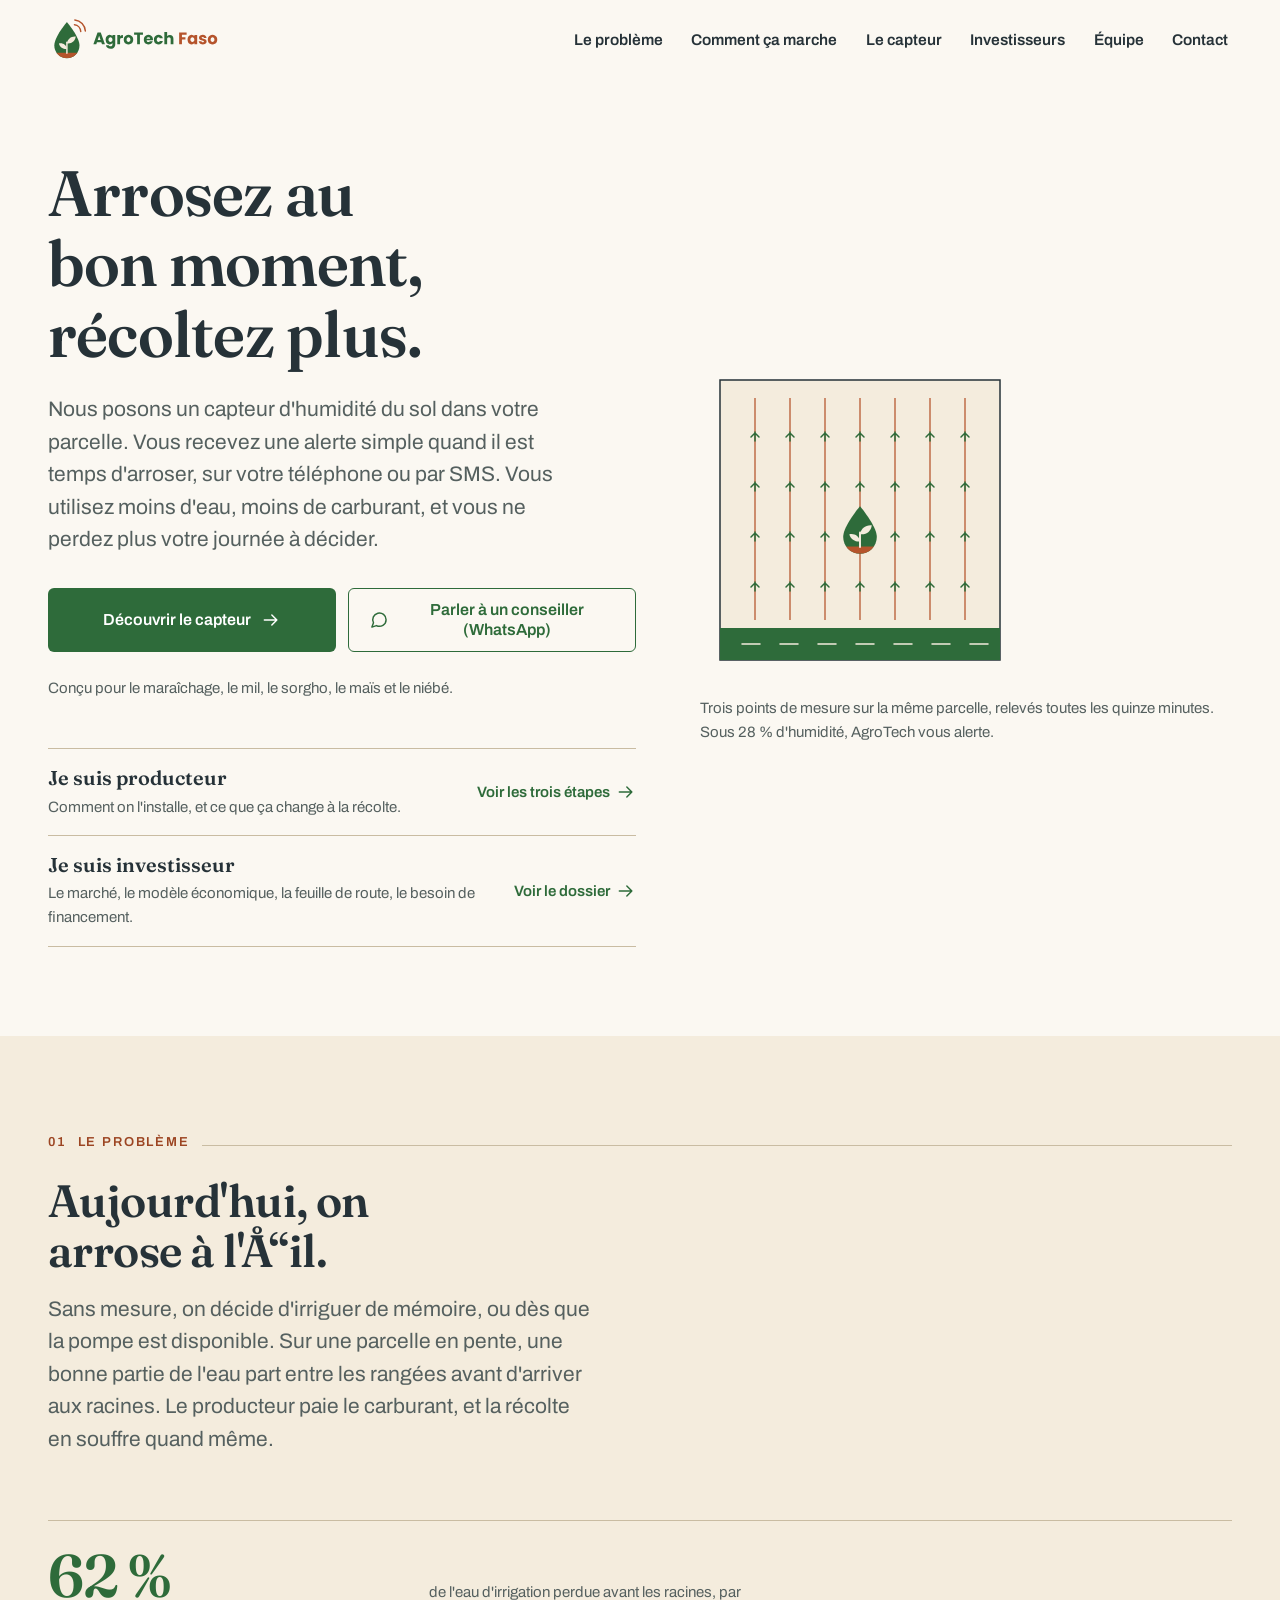
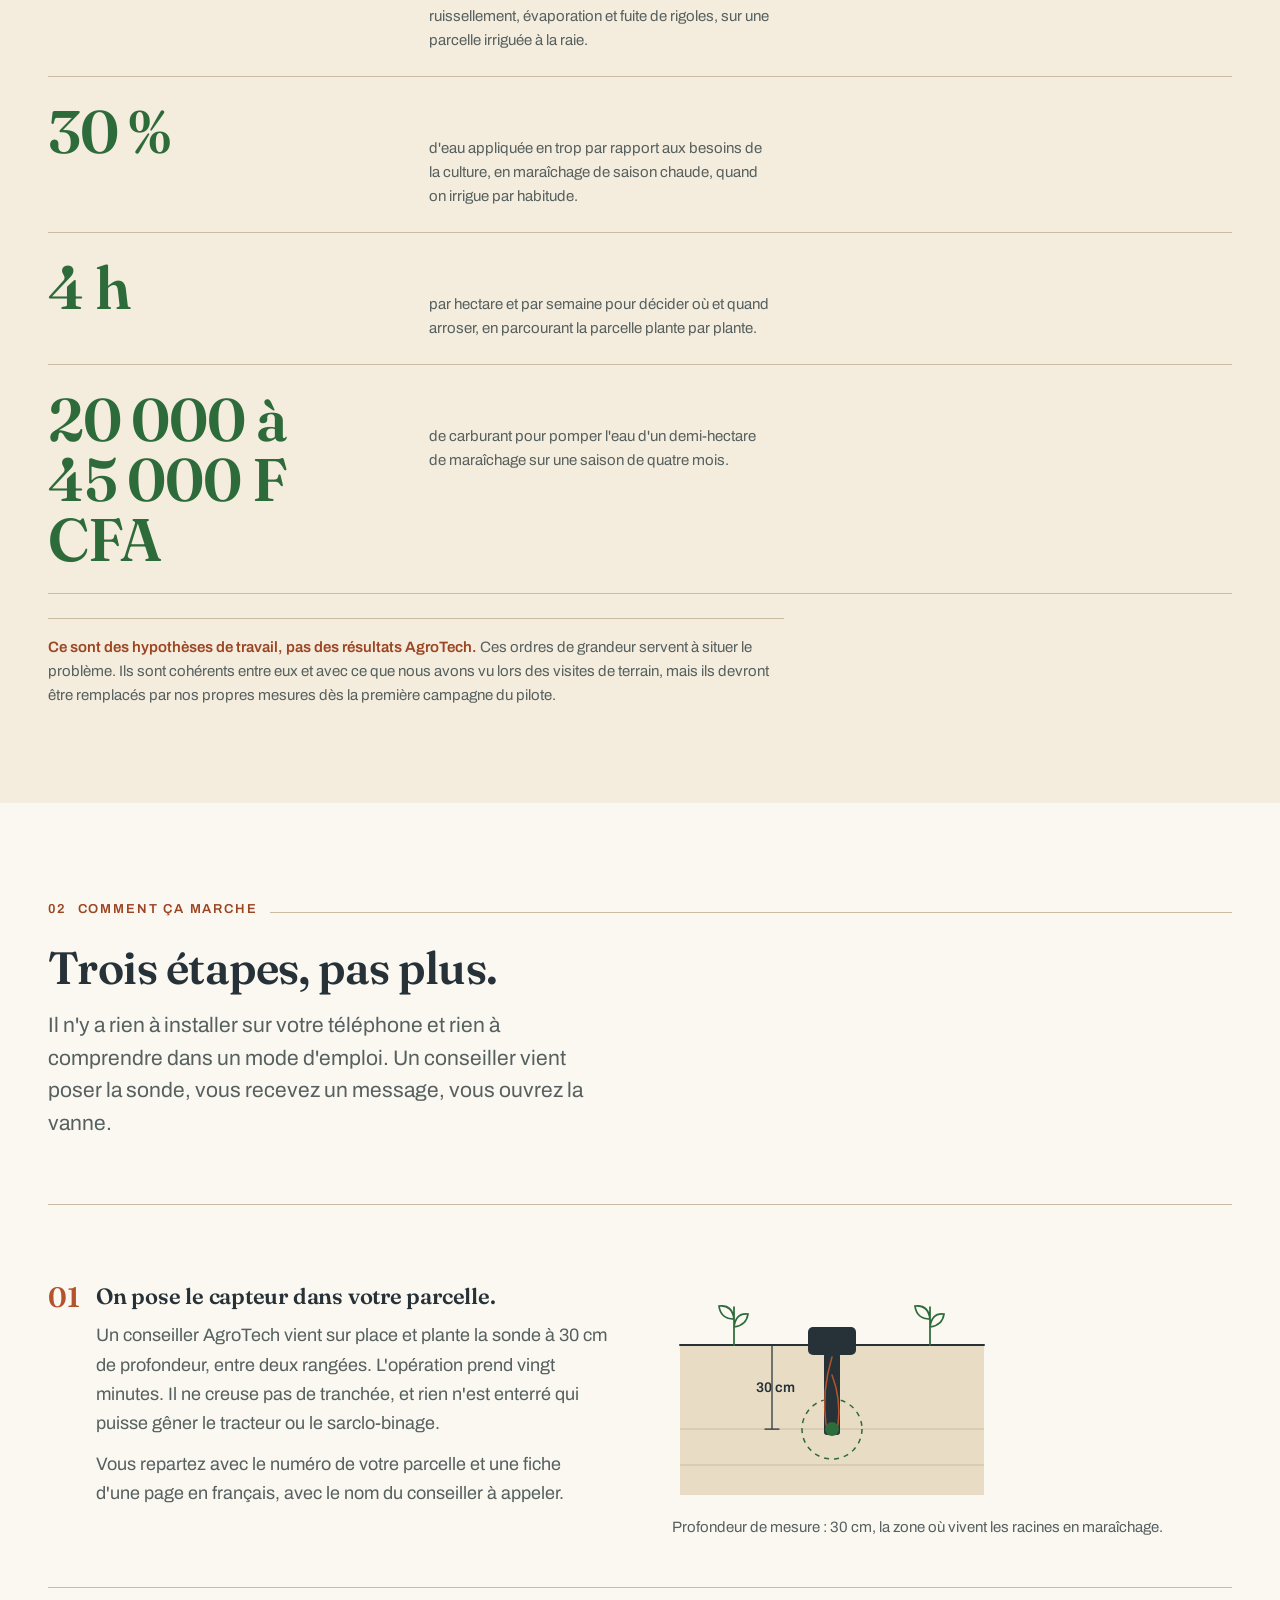
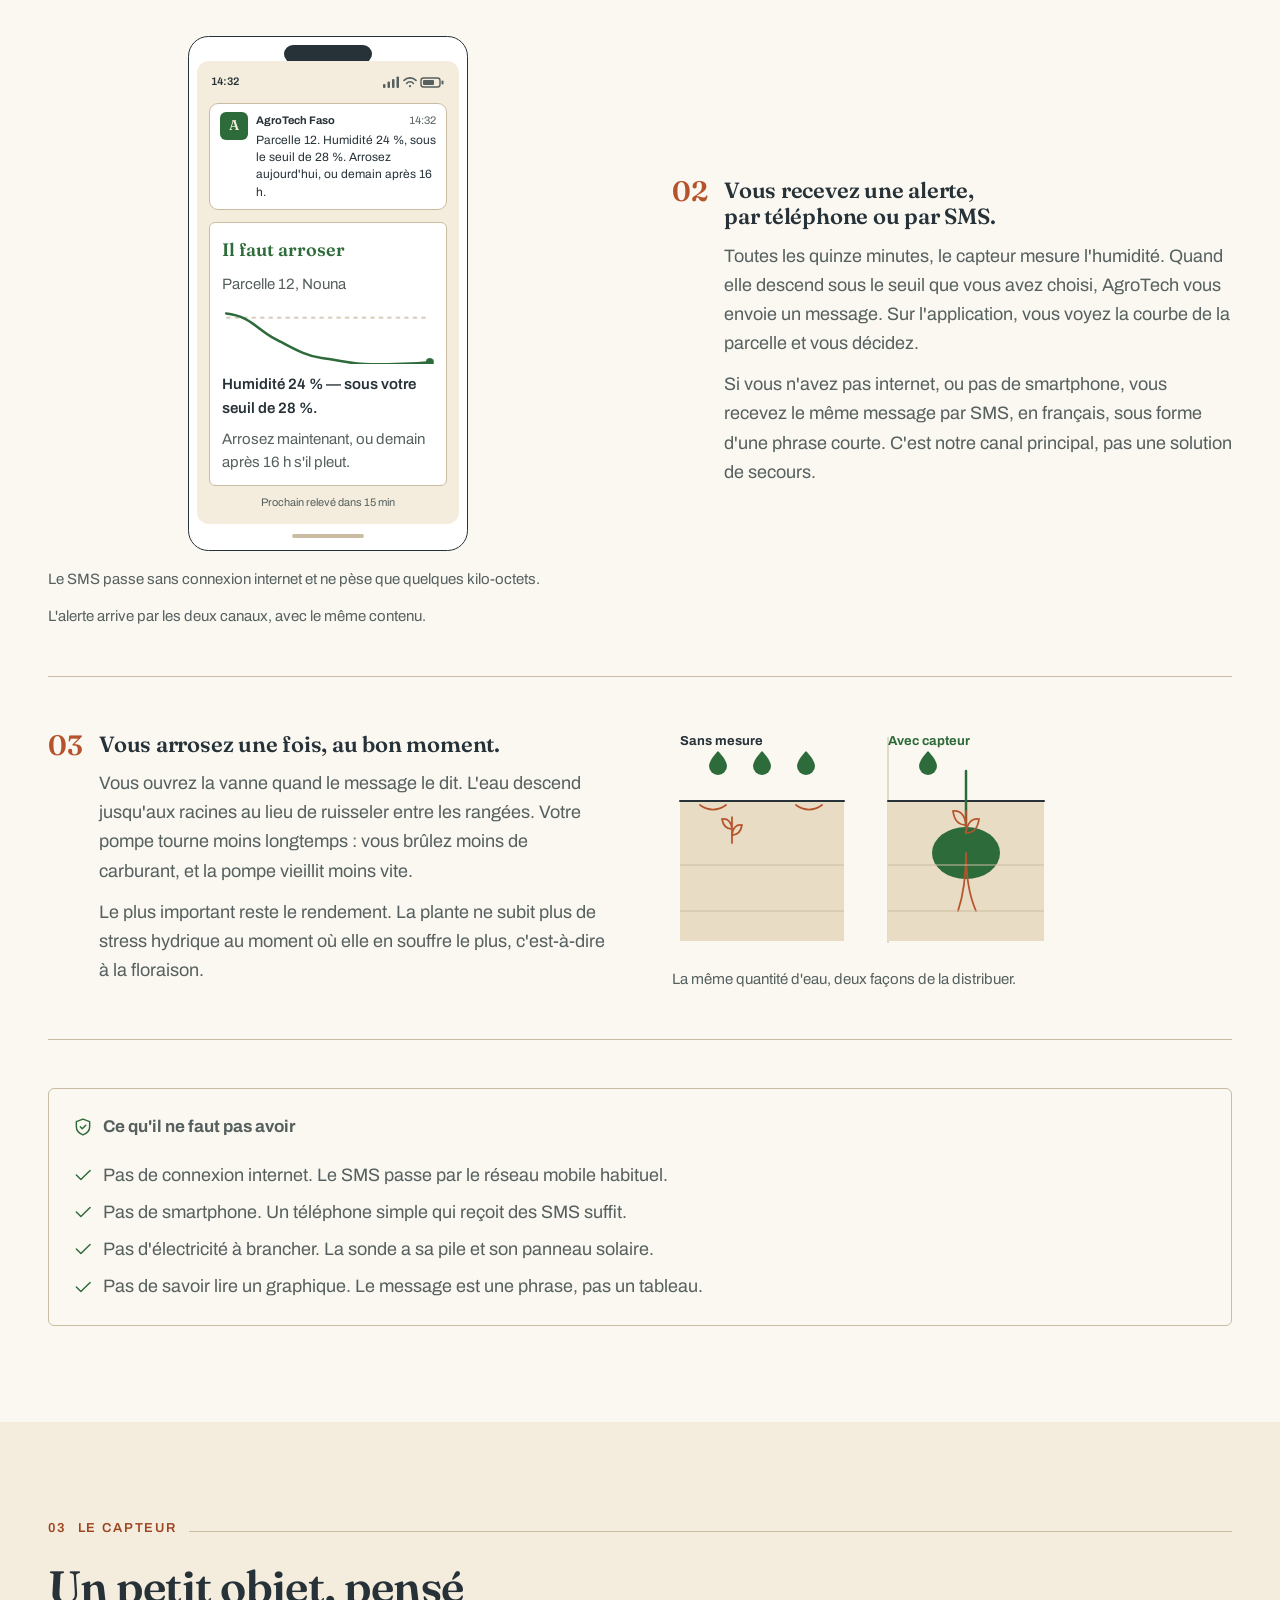
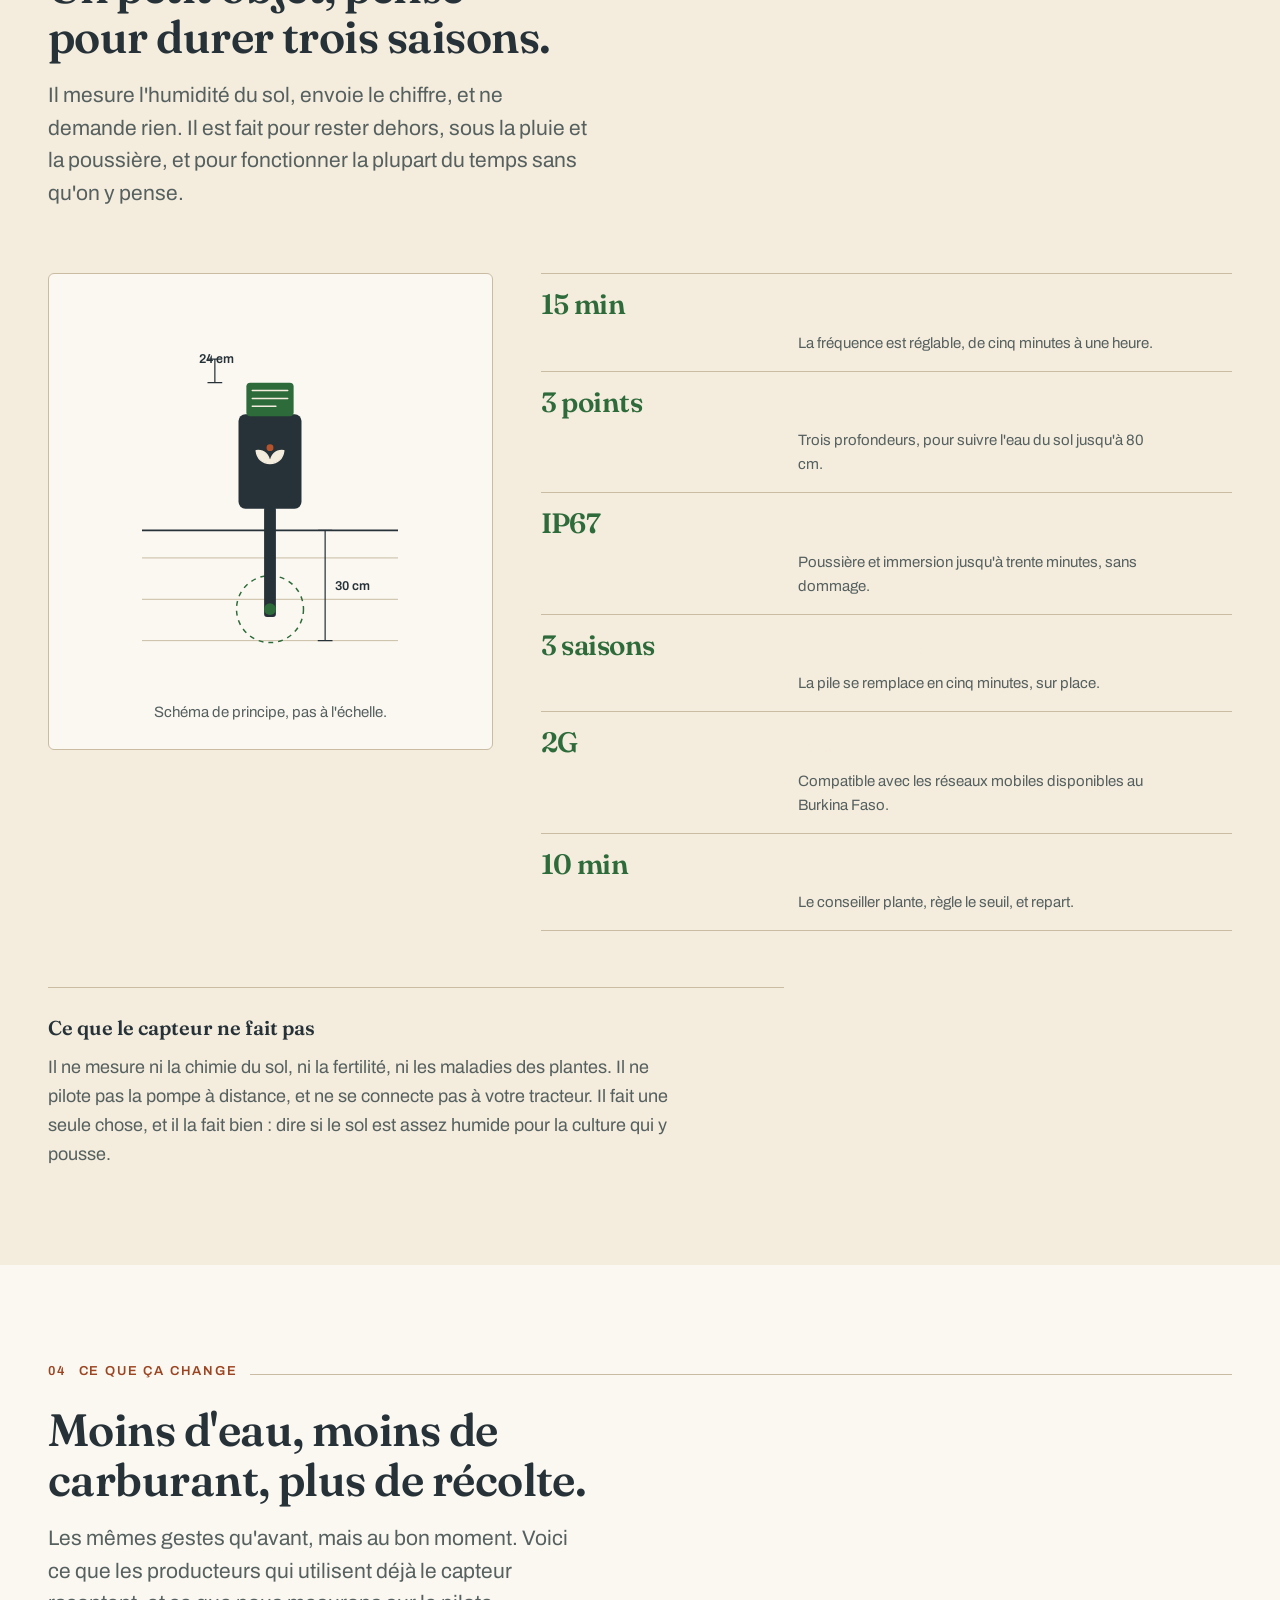
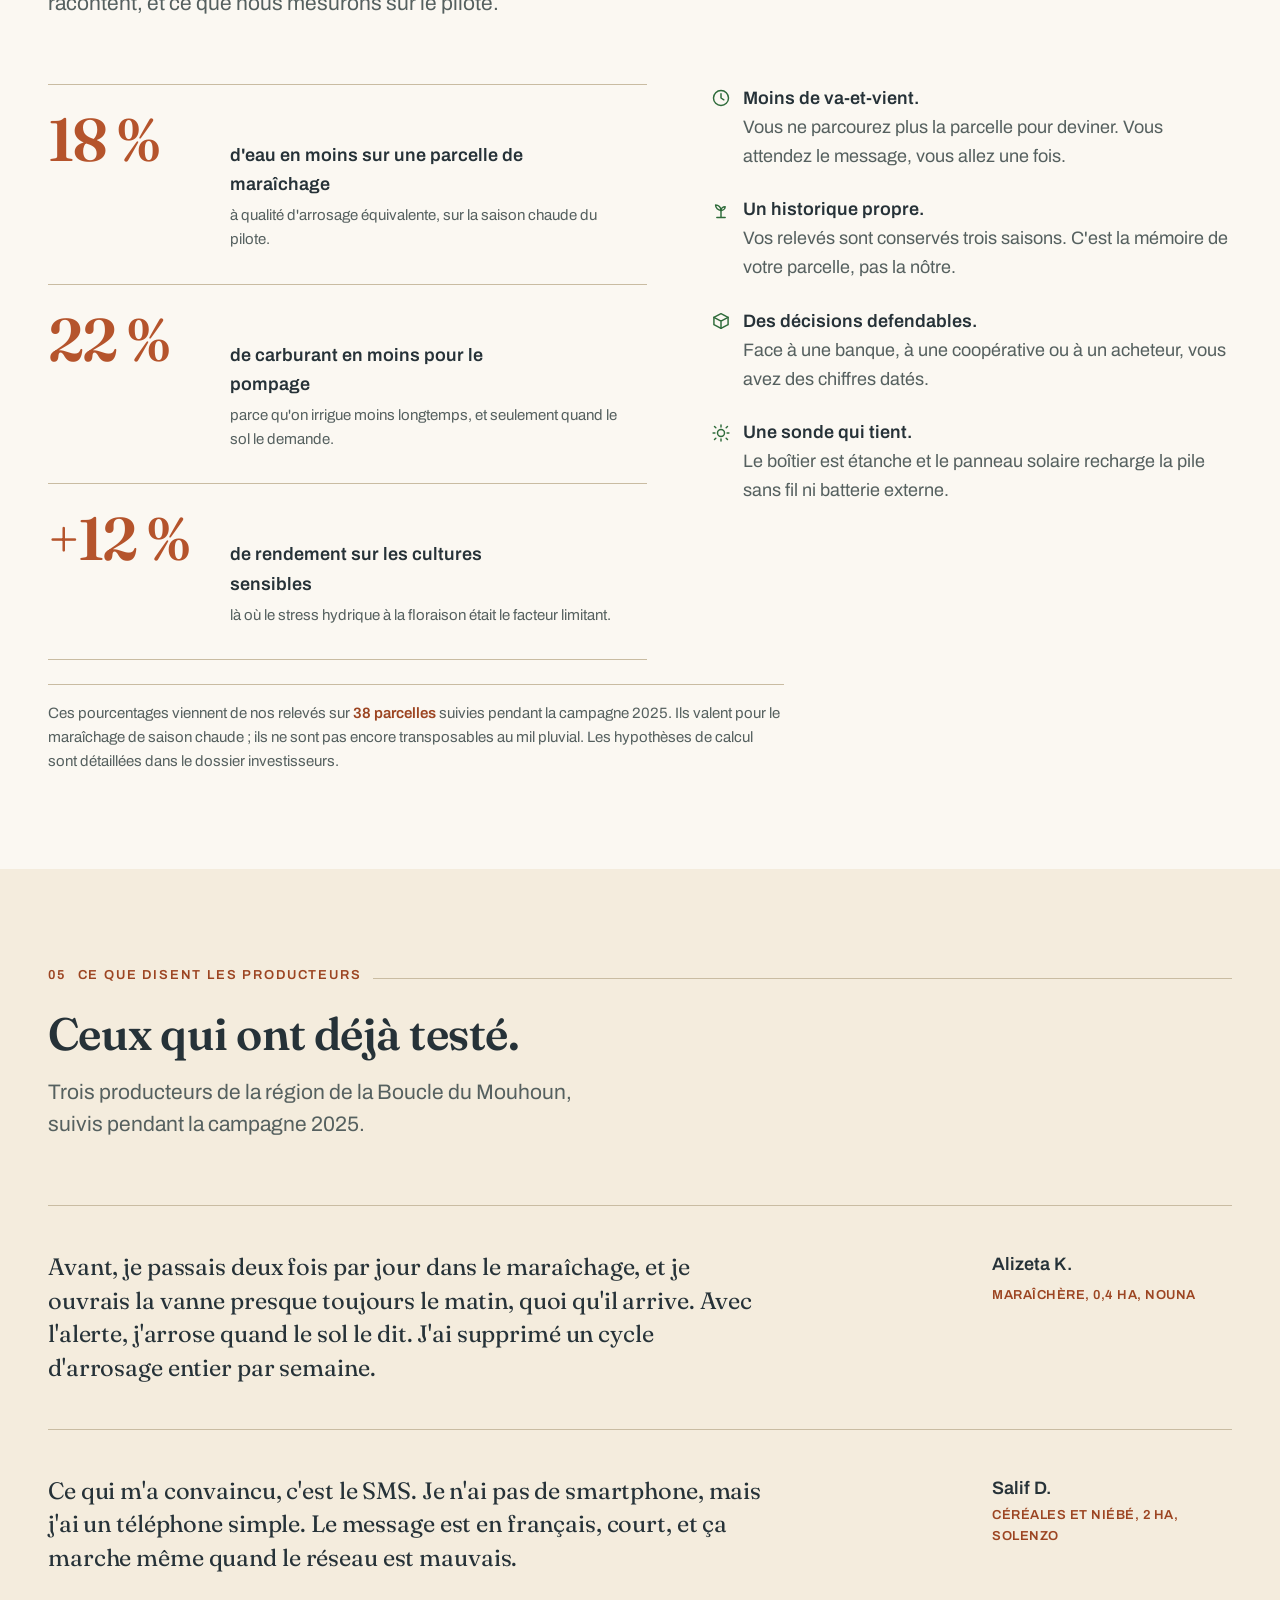
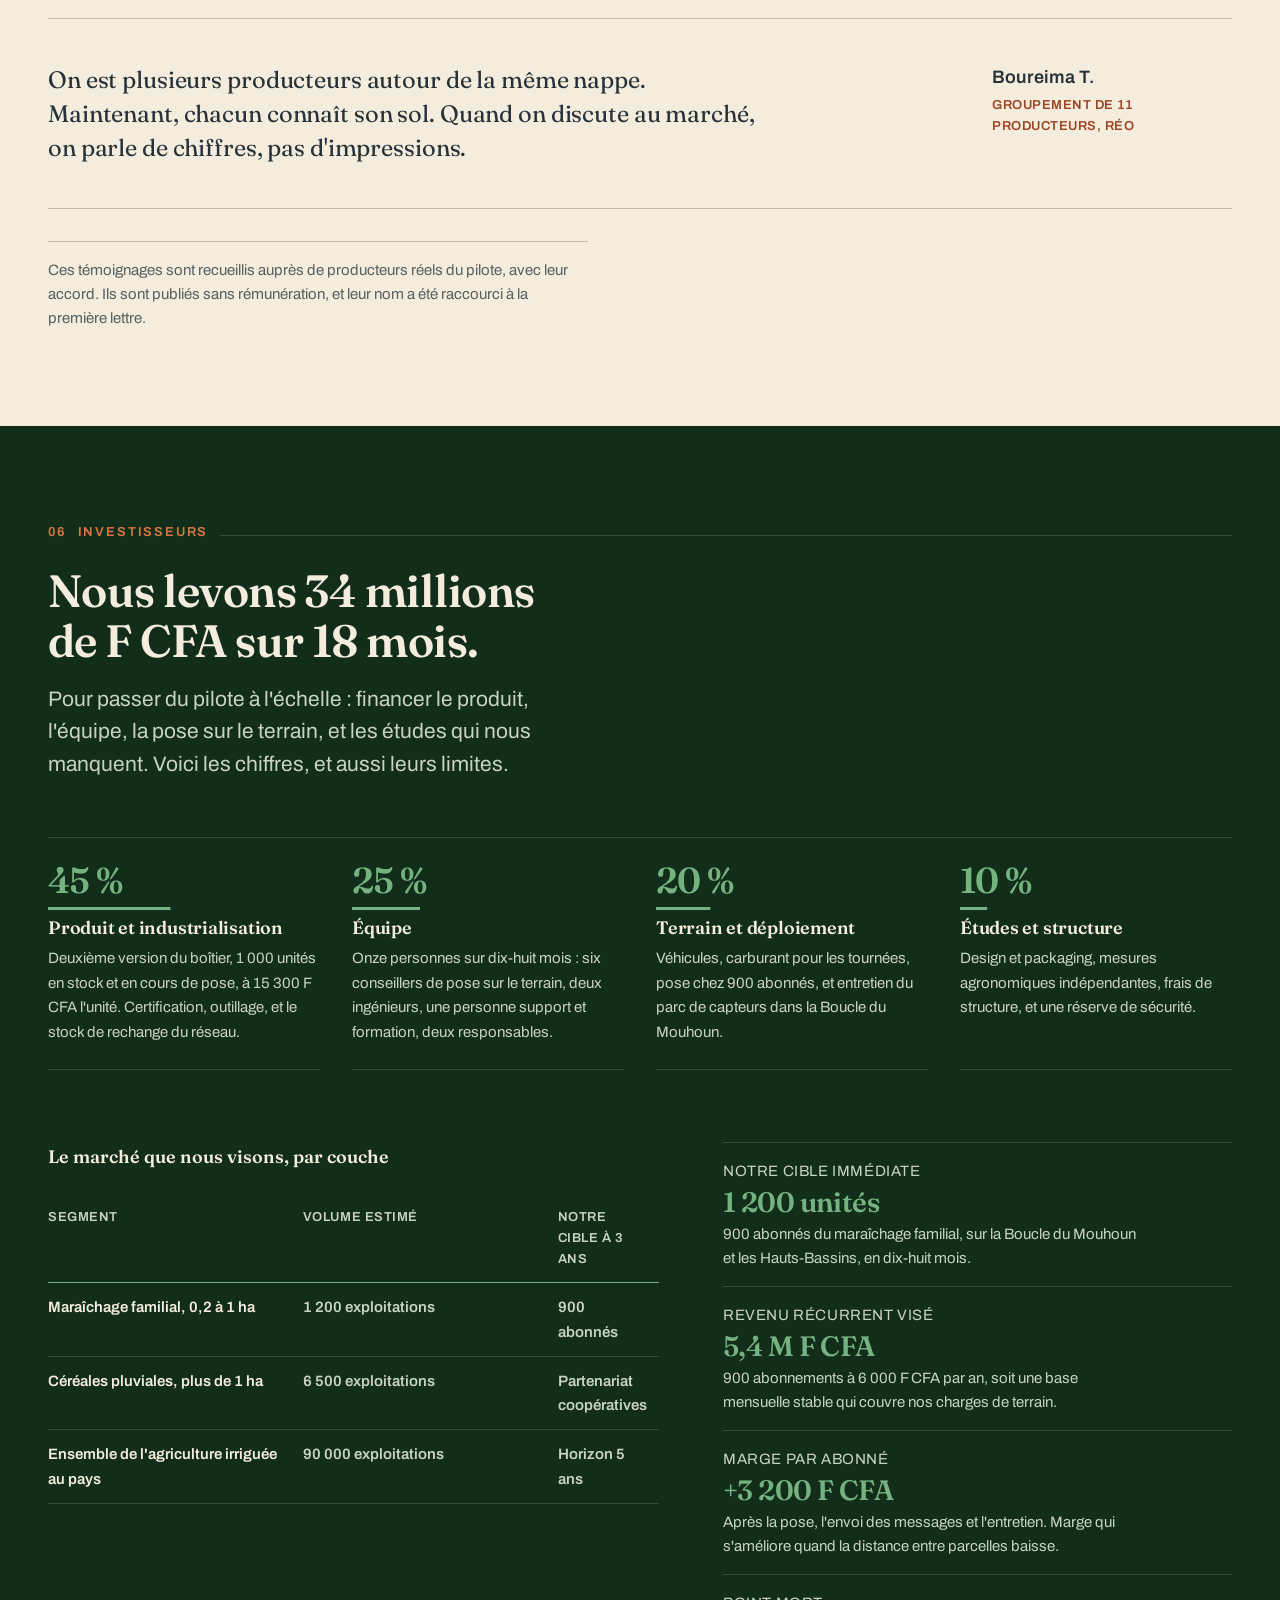
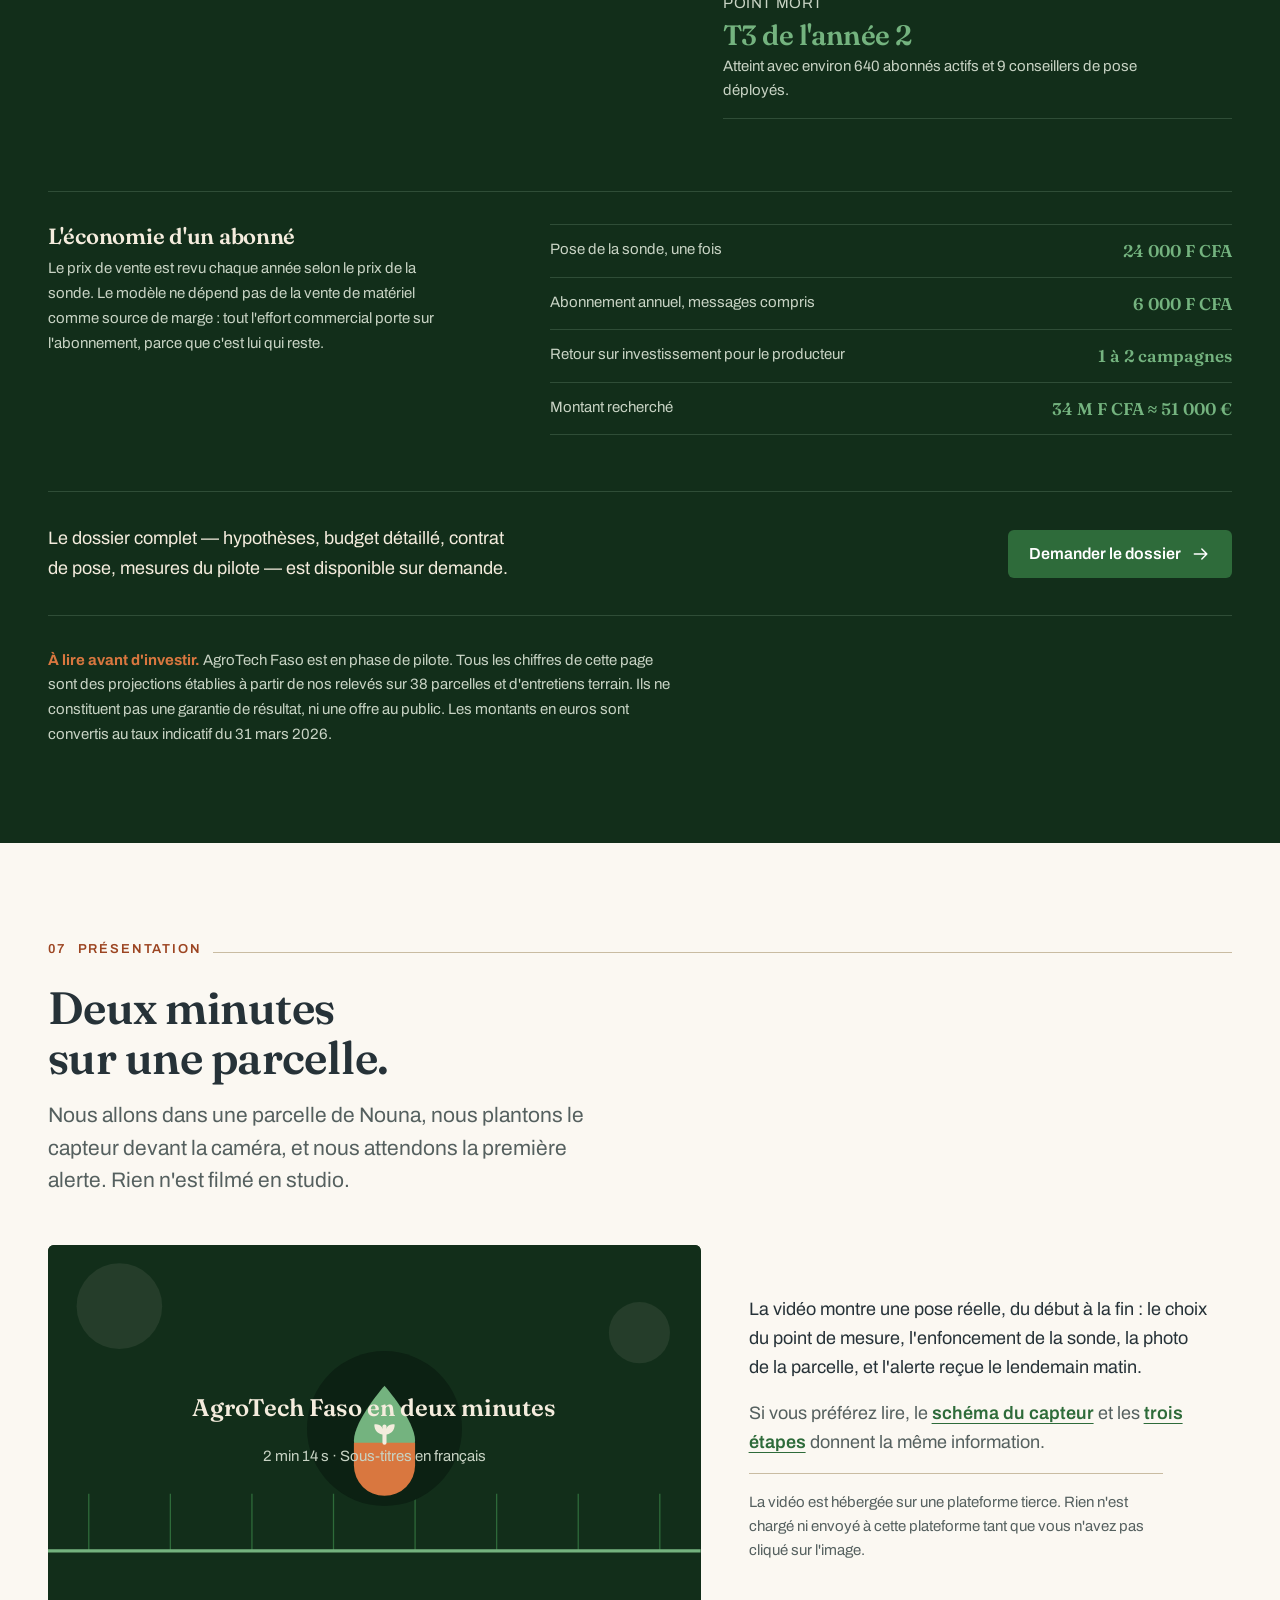
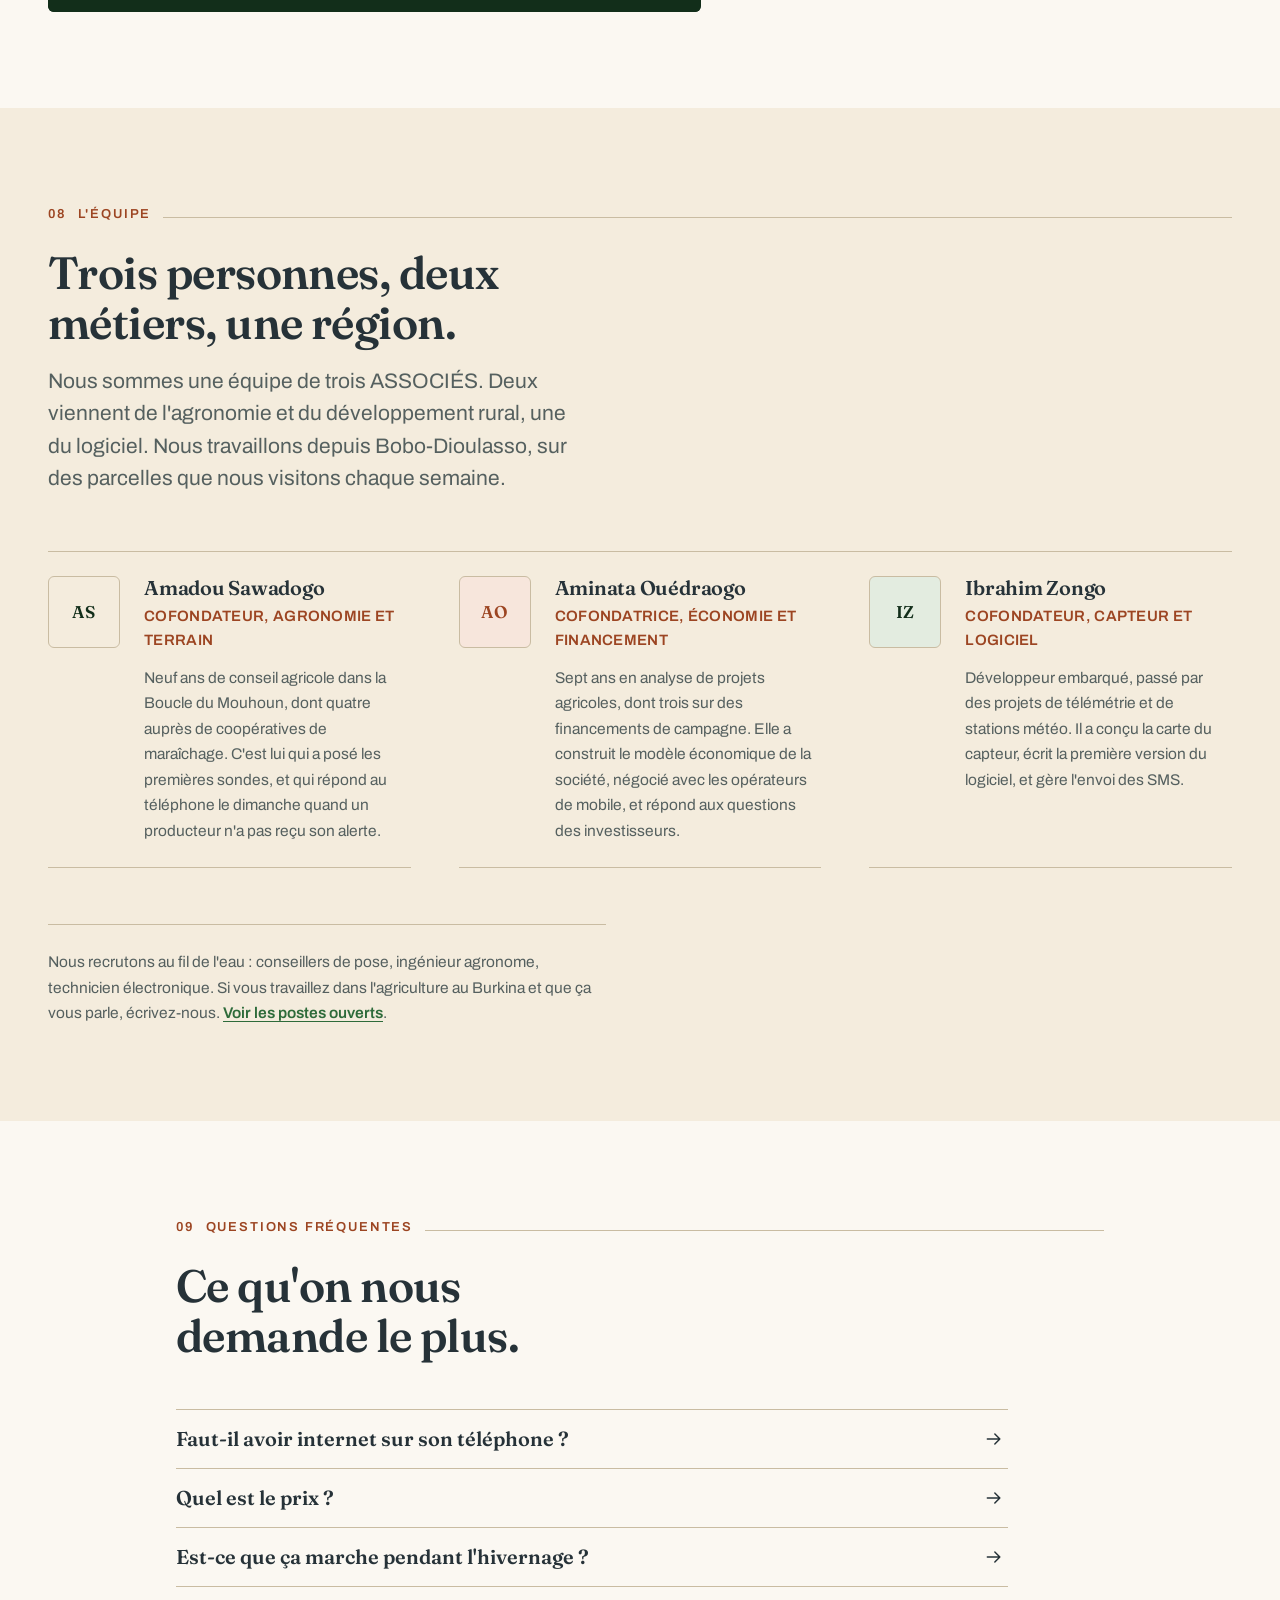
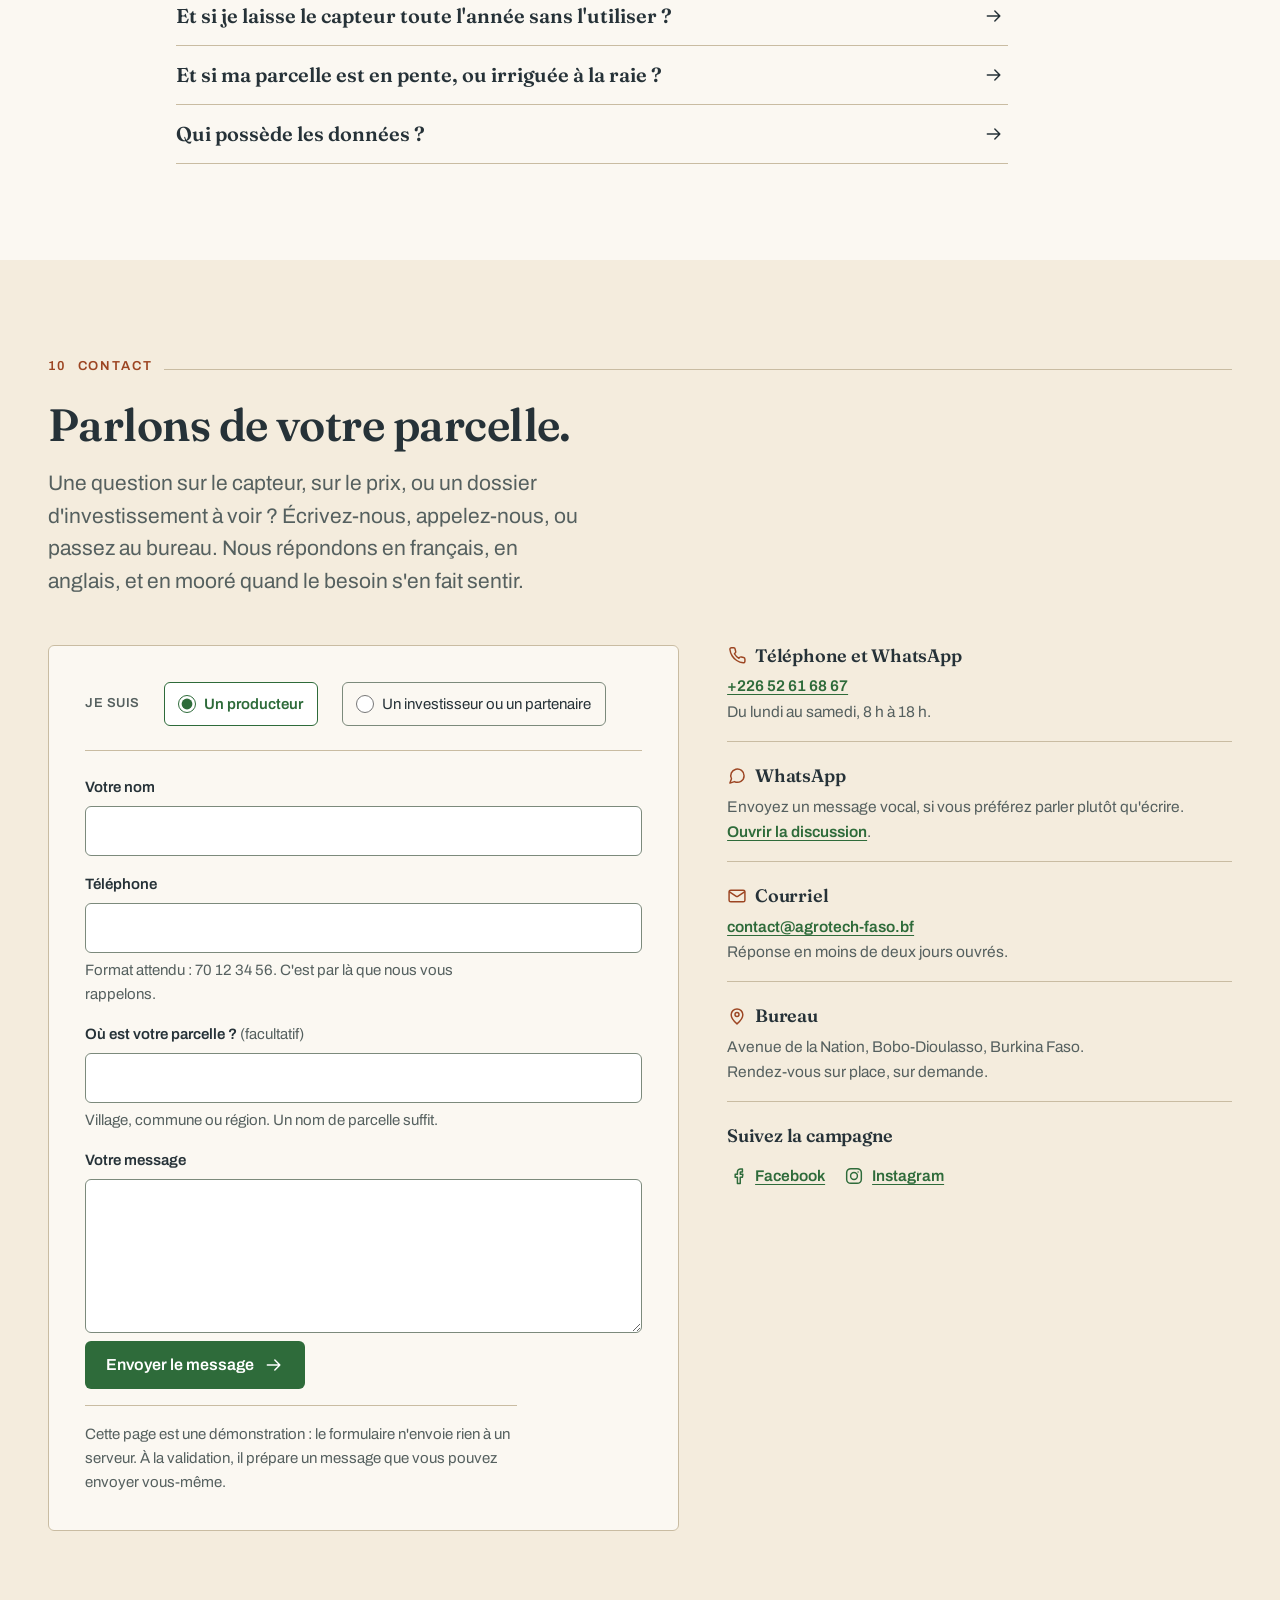
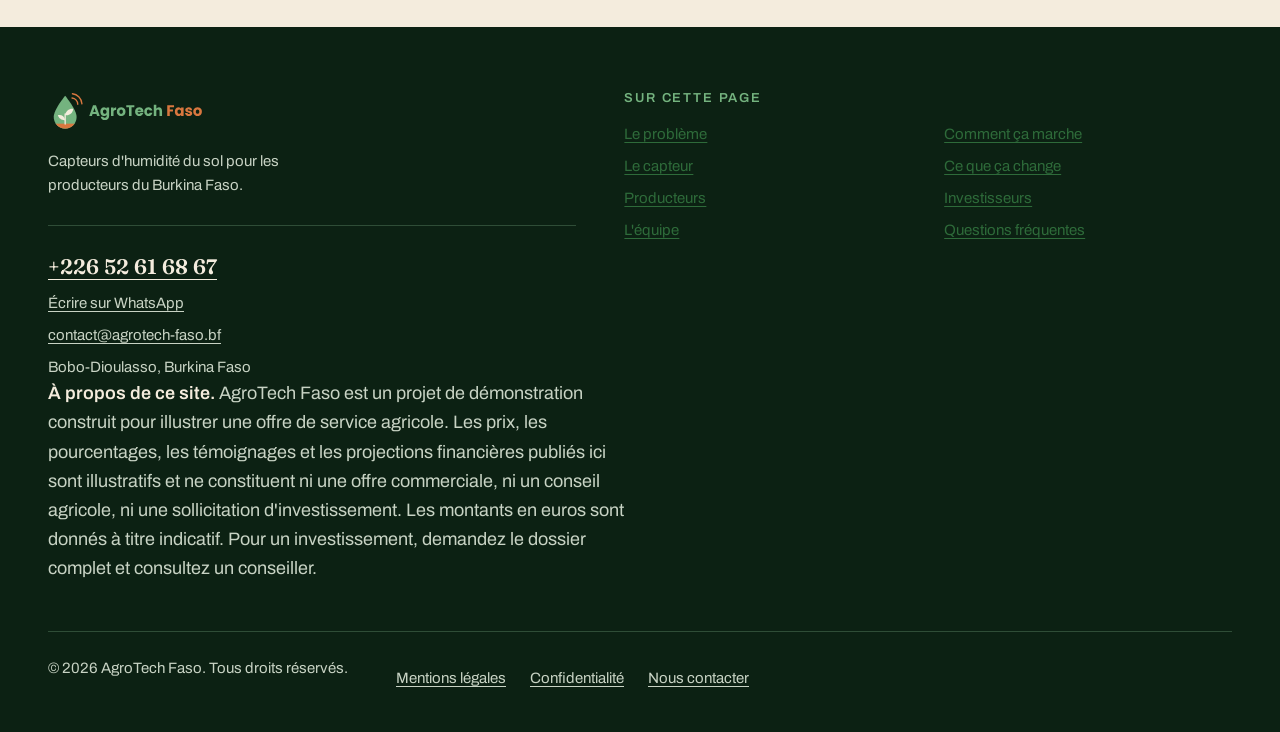
==== index.html @ d07e586a "first commit" ====
<!DOCTYPE html>
<html lang="fr">
<head>
<meta charset="utf-8">
<meta name="viewport" content="width=device-width, initial-scale=1">
<title>AgroTech Faso — Capteurs d'humidité du sol pour les producteurs du Burkina Faso</title>
<meta name="description" content="AgroTech Faso pose un capteur d'humidité du sol dans votre parcelle et vous alerte quand il faut arroser. Par téléphone ou par SMS, même sans internet.">
<meta name="author" content="AgroTech Faso">
<meta name="theme-color" content="#fbf8f2">
<meta name="color-scheme" content="light">
<link rel="canonical" href="https://agrotech-faso.bf/">
<link rel="icon" href="favicon.svg" type="image/svg+xml">
<link rel="apple-touch-icon" href="assets/img/logo-mark.svg">
<link rel="stylesheet" href="assets/css/main.css">
<script>document.documentElement.classList.add("js");</script>

<!-- ========================================================================
     A REMPLACER AVANT MISE EN LIGNE
     -----------------------------------------------------------------------
     Rechercher "PLACEHOLDER" dans ce fichier trouve chaque occurrence.

     telephone      +226 52 61 68 67   (liaisons tel: et wa.me, 4 endroits)
                    Un numero termine par quatre zero ne peut pas appartenir a
                    personne : il ne sonne chez personne, il n'envoie pas de
                    message a un inconnu. C'etait preferable a un numero
                    « plausible » qui aurait pu exister.

     adresse        Avenue de la Nation, Bobo-Dioulasso
     reseaux        facebook.com/agrotechfaso, instagram.com/agrotechfaso
     video          data-video="" sur #video-cadre, identifiant YouTube
     equipe         noms, fonctions et portraits des trois personnes
     chiffres       prix, ROI, levee de fonds, volumes, repartition des fonds

     Les chiffres sont des hypotheses de travail. La section qui les presente
     le dit explicitement, mais ils doivent etre confirmes par l'equipe avant
     toute diffusion : ce sont des engagements financiers, pas de la decoration.
     ======================================================================== -->

<!-- Partage social. L'adresse et l'image sont a remplacer par celles du site
     reellement mis en ligne. -->
<meta property="og:type" content="website">
<meta property="og:locale" content="fr_FR">
<meta property="og:site_name" content="AgroTech Faso">
<meta property="og:title" content="AgroTech Faso — Arrosez au bon moment, récoltez plus">
<meta property="og:description" content="Capteurs d'humidité du sol pour les petits producteurs du Burkina Faso. Une alerte simple quand il faut arroser, par téléphone ou par SMS, même sans internet.">
<meta property="og:url" content="https://agrotech-faso.bf/">
<meta property="og:image" content="https://agrotech-faso.bf/assets/img/apercu-partage.png">
<meta property="og:image:width" content="1200">
<meta property="og:image:height" content="630">
<meta property="og:image:alt" content="Parcelle cultivée vue du ciel, avec un capteur AgroTech Faso planté au centre, sur fond crème.">
<meta name="twitter:card" content="summary_large_image">
<meta name="twitter:title" content="AgroTech Faso — Arrosez au bon moment, récoltez plus">
<meta name="twitter:description" content="Capteurs d'humidité du sol pour les petits producteurs du Burkina Faso. Une alerte simple quand il faut arroser, par téléphone ou par SMS.">
<meta name="twitter:image" content="https://agrotech-faso.bf/assets/img/apercu-partage.png">

<!-- Donnees structurees. A completer avec l'adresse reelle, le telephone et
     les liens sociaux reels avant la mise en ligne. -->
<script type="application/ld+json">
{
  "@context": "https://schema.org",
  "@type": "Organization",
  "name": "AgroTech Faso",
  "url": "https://agrotech-faso.bf/",
  "logo": {
    "@type": "ImageObject",
    "url": "https://agrotech-faso.bf/assets/img/logo.svg"
  },
  "image": "https://agrotech-faso.bf/assets/img/apercu-partage.png",
  "description": "AgroTech Faso installe des capteurs d'humidité du sol dans les parcelles agricoles du Burkina Faso et alerte les producteurs par téléphone ou par SMS lorsqu'il faut irriguer.",
  "foundingDate": "2026",
  "foundingLocation": {
    "@type": "Place",
    "name": "Bobo-Dioulasso",
    "address": { "@type": "PostalAddress", "addressCountry": "BF" }
  },
  "areaServed": { "@type": "Country", "name": "Burkina Faso" },
  "knowsAbout": [
    "irrigation de précision",
    "humidité du sol",
    "agriculture du Burkina Faso",
    "maraîchage",
    "céréales pluviales"
  ],
  "contactPoint": [
    {
      "@type": "ContactPoint",
      "telephone": "+22652616867",
      "contactType": "customer service",
      "areaServed": "BF",
      "availableLanguage": ["fr"]
    },
    {
      "@type": "ContactPoint",
      "email": "contact@agrotech-faso.bf",
      "contactType": "investor relations",
      "areaServed": "BF",
      "availableLanguage": ["fr", "en"]
    }
  ],
  "sameAs": [
    "https://www.facebook.com/agrotechfaso",
    "https://www.instagram.com/agrotechfaso"
  ]
}
</script>
</head>

<body>
<a class="aller-contenu" href="#contenu">Aller au contenu</a>

<!-- ========================================================================
     Sprite d'icones : une seule famille de trait, 1,75 d'epaisseur, extremites
     et jointures arrondies. Chaque usage dans la page :
     <svg class="icone" aria-hidden="true"><use href="#i-nom"/></svg>
     ===================================================================== -->
<svg class="sprites" aria-hidden="true" focusable="false" width="0" height="0">
  <defs>
    <symbol id="i-fleche" viewBox="0 0 24 24" fill="none" stroke="currentColor" stroke-width="1.75" stroke-linecap="round" stroke-linejoin="round">
      <path d="M4 12h15M13 6l6 6-6 6"/>
    </symbol>
    <symbol id="i-menu" viewBox="0 0 24 24" fill="none" stroke="currentColor" stroke-width="1.75" stroke-linecap="round" stroke-linejoin="round">
      <path d="M4 6.5h16M4 12h16M4 17.5h16"/>
    </symbol>
    <symbol id="i-telephone" viewBox="0 0 24 24" fill="none" stroke="currentColor" stroke-width="1.75" stroke-linecap="round" stroke-linejoin="round">
      <path d="M21.5 16.9v2.7a1.8 1.8 0 0 1-2 1.8 17.8 17.8 0 0 1-7.8-2.8 17.5 17.5 0 0 1-5.4-5.4A17.8 17.8 0 0 1 3.5 5.4a1.8 1.8 0 0 1 1.8-2h2.7a1.8 1.8 0 0 1 1.8 1.5c.1.9.3 1.8.6 2.6a1.8 1.8 0 0 1-.4 1.9l-1.1 1.1a14 14 0 0 0 5.4 5.4l1.1-1.1a1.8 1.8 0 0 1 1.9-.4c.8.3 1.7.5 2.6.6a1.8 1.8 0 0 1 1.5 1.9Z"/>
    </symbol>
    <symbol id="i-message" viewBox="0 0 24 24" fill="none" stroke="currentColor" stroke-width="1.75" stroke-linecap="round" stroke-linejoin="round">
      <path d="M20.5 11.6a8 8 0 0 1-11.6 7.1L3.5 20.5l1.9-5.2A8 8 0 1 1 20.5 11.6Z"/>
    </symbol>
    <symbol id="i-courriel" viewBox="0 0 24 24" fill="none" stroke="currentColor" stroke-width="1.75" stroke-linecap="round" stroke-linejoin="round">
      <rect x="2.5" y="5" width="19" height="14" rx="2"/>
      <path d="m3 7 8.1 5.4a1.5 1.5 0 0 0 1.8 0L21 7"/>
    </symbol>
    <symbol id="i-pin" viewBox="0 0 24 24" fill="none" stroke="currentColor" stroke-width="1.75" stroke-linecap="round" stroke-linejoin="round">
      <path d="M19 10.5c0 5-7 11-7 11s-7-6-7-11a7 7 0 0 1 14 0Z"/>
      <circle cx="12" cy="10.3" r="2.4"/>
    </symbol>
    <symbol id="i-goutte" viewBox="0 0 24 24" fill="none" stroke="currentColor" stroke-width="1.75" stroke-linecap="round" stroke-linejoin="round">
      <path d="M12 3.2S5.8 9.6 5.8 13.8a6.2 6.2 0 0 0 12.4 0C18.2 9.6 12 3.2 12 3.2Z"/>
    </symbol>
    <symbol id="i-wifi" viewBox="0 0 24 24" fill="none" stroke="currentColor" stroke-width="1.75" stroke-linecap="round" stroke-linejoin="round">
      <path d="M2.5 9.2a14.5 14.5 0 0 1 19 0M5.6 12.9a9.5 9.5 0 0 1 12.8 0M8.7 16.6a4.7 4.7 0 0 1 6.6 0"/>
      <path d="M12 20h.01"/>
    </symbol>
    <symbol id="i-pile" viewBox="0 0 24 24" fill="none" stroke="currentColor" stroke-width="1.75" stroke-linecap="round" stroke-linejoin="round">
      <rect x="2.5" y="7.5" width="16" height="9" rx="2"/>
      <path d="M21.5 10.8v2.4M5.5 10.5h4v3h-4z"/>
    </symbol>
    <symbol id="i-horloge" viewBox="0 0 24 24" fill="none" stroke="currentColor" stroke-width="1.75" stroke-linecap="round" stroke-linejoin="round">
      <circle cx="12" cy="12" r="9"/>
      <path d="M12 6.8V12l3.4 2.2"/>
    </symbol>
    <symbol id="i-verifie" viewBox="0 0 24 24" fill="none" stroke="currentColor" stroke-width="1.75" stroke-linecap="round" stroke-linejoin="round">
      <path d="M20.5 6.5 9.5 17.5 4 12"/>
    </symbol>
    <symbol id="i-bouclier" viewBox="0 0 24 24" fill="none" stroke="currentColor" stroke-width="1.75" stroke-linecap="round" stroke-linejoin="round">
      <path d="M12 2.5 4 5.5v6c0 5 3.4 8.4 8 10 4.6-1.6 8-5 8-10v-6Z"/>
      <path d="m8.8 11.8 2.3 2.3 4.2-4.2"/>
    </symbol>
    <symbol id="i-pousse" viewBox="0 0 24 24" fill="none" stroke="currentColor" stroke-width="1.75" stroke-linecap="round" stroke-linejoin="round">
      <path d="M12 21v-8.5M7 21h10"/>
      <path d="M12 12.5C12 8.9 9.1 6 5.5 6c0 3.6 2.9 6.5 6.5 6.5Z"/>
      <path d="M12 12.5C12 9.9 14.2 8 17 8c0 2.5-2.2 4.5-5 4.5Z"/>
    </symbol>
    <symbol id="i-caisse" viewBox="0 0 24 24" fill="none" stroke="currentColor" stroke-width="1.75" stroke-linecap="round" stroke-linejoin="round">
      <path d="M3.5 7.6 12 3.2l8.5 4.4v8.8L12 20.8 3.5 16.4Z"/>
      <path d="m3.5 7.6 8.5 4.5 8.5-4.5M12 12.1v8.7"/>
    </symbol>
    <symbol id="i-soleil" viewBox="0 0 24 24" fill="none" stroke="currentColor" stroke-width="1.75" stroke-linecap="round" stroke-linejoin="round">
      <circle cx="12" cy="12" r="4.2"/>
      <path d="M12 2.5v2.2M12 19.3v2.2M4.2 4.2l1.6 1.6M18.2 18.2l1.6 1.6M2.5 12h2.2M19.3 12h2.2M4.2 19.8l1.6-1.6M18.2 5.8l1.6-1.6"/>
    </symbol>
    <symbol id="i-facebook" viewBox="0 0 24 24" fill="none" stroke="currentColor" stroke-width="1.75" stroke-linecap="round" stroke-linejoin="round">
      <path d="M18.5 3.5h-2.3a3.7 3.7 0 0 0-3.7 3.7V10H9.8v3.4h2.7V21h3.4v-7.6h2.6l.5-3.4h-3.1V7.6a.4.4 0 0 1 .4-.4h2.2Z"/>
    </symbol>
    <symbol id="i-instagram" viewBox="0 0 24 24" fill="none" stroke="currentColor" stroke-width="1.75" stroke-linecap="round" stroke-linejoin="round">
      <rect x="3.2" y="3.2" width="17.6" height="17.6" rx="5"/>
      <circle cx="12" cy="12" r="4.1"/>
      <path d="M16.9 7.1h.01"/>
    </symbol>
    <symbol id="i-lecteur" viewBox="0 0 24 24" fill="none" stroke="currentColor" stroke-width="1.75" stroke-linecap="round" stroke-linejoin="round">
      <path d="M8.5 5.6 19 12 8.5 18.4Z"/>
    </symbol>
  </defs>
</svg>

<!-- ========================================================================
     En-tete
     ===================================================================== -->
<header class="entete" id="entete">
  <div class="conteneur entete__interieur">
    <a class="entete__logo" href="#contenu" aria-label="AgroTech Faso, début de la page">
      <img src="assets/img/logo-compact.svg" width="1678" height="432"
           alt="AgroTech Faso" fetchpriority="high" decoding="async">
    </a>

    <nav class="nav-principale" aria-label="Navigation principale">
      <ul>
        <li><a href="#probleme">Le problème</a></li>
        <li><a href="#etapes">Comment ça marche</a></li>
        <li><a href="#capteur">Le capteur</a></li>
        <li><a href="#investisseurs">Investisseurs</a></li>
        <li><a href="#equipe">Équipe</a></li>
        <li><a href="#contact">Contact</a></li>
      </ul>
    </nav>

    <div class="entete__action">
      <a class="bouton bouton--principal" href="#contact">Nous contacter</a>
    </div>

    <button class="bouton-menu" id="bouton-menu" type="button"
            aria-expanded="false" aria-controls="nav-panneau">
      <svg class="icone" aria-hidden="true"><use href="#i-menu"/></svg>
      <span>Menu</span>
    </button>
  </div>

  <div class="nav-panneau" id="nav-panneau" hidden>
    <nav aria-label="Navigation mobile">
      <ul class="nav-panneau__liste">
        <li><a href="#probleme">Le problème</a></li>
        <li><a href="#etapes">Comment ça marche</a></li>
        <li><a href="#capteur">Le capteur</a></li>
        <li><a href="#investisseurs">Investisseurs</a></li>
        <li><a href="#equipe">Équipe</a></li>
        <li><a href="#faq">Questions fréquentes</a></li>
      </ul>
    </nav>
    <div class="nav-panneau__pied">
      <a class="bouton bouton--principal" href="#contact">Nous contacter</a>
      <p class="nav-panneau__note">
        Vous préférez la voix ? Appelez le
        <a href="tel:+22652616867">+226 52 61 68 67</a>.
      </p>
    </div>
  </div>
</header>

<main id="contenu">

<!-- ========================================================================
     1. Hero
     ===================================================================== -->
<section class="hero" aria-labelledby="titre-hero">
  <div class="conteneur hero__grille">
    <div>
      <h1 class="hero__accroche" id="titre-hero">Arrosez au bon moment, récoltez plus.</h1>
      <p class="hero__texte">
        Nous posons un capteur d'humidité du sol dans votre parcelle. Vous
        recevez une alerte simple quand il est temps d'arroser, sur votre
        téléphone ou par SMS. Vous utilisez moins d'eau, moins de carburant, et
        vous ne perdez plus votre journée à décider.
      </p>
      <div class="groupe-boutons hero__actions">
        <a class="bouton bouton--principal" href="#capteur">
          Découvrir le capteur
          <svg class="icone" aria-hidden="true"><use href="#i-fleche"/></svg>
        </a>
        <!-- Numero et lien WhatsApp a remplacer par ceux de l'equipe. -->
        <a class="bouton bouton--second" rel="noopener"
           href="https://wa.me/22652616867?text=Bonjour%20AgroTech%20Faso%2C%20je%20souhaite%20des%20informations%20sur%20le%20capteur.">
          <svg class="icone" aria-hidden="true"><use href="#i-message"/></svg>
          Parler à un conseiller (WhatsApp)
        </a>
      </div>
      <p class="hero__cultures">
        Conçu pour le maraîchage, le mil, le sorgho, le maïs et le niébé.
      </p>

      <div class="choix-public">
        <a href="#etapes">
          <span>
            <span class="choix-public__nom">Je suis producteur</span>
            <span class="choix-public__detail">Comment on l'installe, et ce que ça change à la récolte.</span>
          </span>
          <span class="choix-public__suite">
            Voir les trois étapes
            <svg class="icone" aria-hidden="true"><use href="#i-fleche"/></svg>
          </span>
        </a>
        <a href="#investisseurs">
          <span>
            <span class="choix-public__nom">Je suis investisseur</span>
            <span class="choix-public__detail">Le marché, le modèle économique, la feuille de route, le besoin de financement.</span>
          </span>
          <span class="choix-public__suite">
            Voir le dossier
            <svg class="icone" aria-hidden="true"><use href="#i-fleche"/></svg>
          </span>
        </a>
      </div>
    </div>

    <figure class="hero__visuel revele">
      <!-- Dessin vectoriel fait pour ce projet : parcelle vue de dessus,
           rangees de culture, canal d'eau, capteur plante en son centre. -->
      <svg viewBox="0 0 320 320" width="320" height="320" role="img"
           aria-labelledby="v-herotitre" aria-describedby="v-herodesc" fill="none">
        <title id="v-herotitre">Une parcelle vue de dessus</title>
        <desc id="v-herodesc">Vue de dessus d'une parcelle en maraîchage. Sept
          rangées de culture sont alignées, un canal d'eau vert borde le bas de
          la parcelle, et un capteur, dessiné comme la goutte du logo AgroTech
          Faso, est planté au centre. Trois arcs signalent qu'il transmet ses
          mesures.</desc>

        <defs>
          <!-- Un plant, dessine une fois et reutilise sur chaque rangee. -->
          <g id="plant" stroke="#2e6b3a" stroke-width="1.5" stroke-linecap="round">
            <path d="M0 0v9M-4 5 0 1l4 4"/>
          </g>
        </defs>

        <rect x="20" y="20" width="280" height="280" fill="#f4ecdd" stroke="#263238" stroke-width="1.5"/>
        <g stroke="#b5542c" stroke-width="1.25">
          <path d="M55 38v222M90 38v222M125 38v222M160 38v222M195 38v222M230 38v222M265 38v222"/>
        </g>
        <g>
          <use href="#plant" x="55" y="72"/><use href="#plant" x="55" y="122"/>
          <use href="#plant" x="55" y="172"/><use href="#plant" x="55" y="222"/>
          <use href="#plant" x="90" y="72"/><use href="#plant" x="90" y="122"/>
          <use href="#plant" x="90" y="172"/><use href="#plant" x="90" y="222"/>
          <use href="#plant" x="125" y="72"/><use href="#plant" x="125" y="122"/>
          <use href="#plant" x="125" y="172"/><use href="#plant" x="125" y="222"/>
          <use href="#plant" x="160" y="72"/><use href="#plant" x="160" y="122"/>
          <use href="#plant" x="160" y="172"/><use href="#plant" x="160" y="222"/>
          <use href="#plant" x="195" y="72"/><use href="#plant" x="195" y="122"/>
          <use href="#plant" x="195" y="172"/><use href="#plant" x="195" y="222"/>
          <use href="#plant" x="230" y="72"/><use href="#plant" x="230" y="122"/>
          <use href="#plant" x="230" y="172"/><use href="#plant" x="230" y="222"/>
          <use href="#plant" x="265" y="72"/><use href="#plant" x="265" y="122"/>
          <use href="#plant" x="265" y="172"/><use href="#plant" x="265" y="222"/>
        </g>
        <rect x="20" y="268" width="280" height="32" fill="#2e6b3a"/>
        <path class="canal__courant" d="M42 284h18M80 284h18M118 284h18M156 284h18M194 284h18M232 284h18M270 284h18"
              stroke="#f4ecdd" stroke-width="1.5" stroke-linecap="round"/>

        <!-- Capteur : la goutte du logotype, au meme dessin que la marque. -->
        <defs>
          <clipPath id="bande-capteur">
            <path d="M100,14 C100,14 40,84 40,124 A60,60 0 0 0 160,124 C160,84 100,14 100,14 Z"/>
          </clipPath>
        </defs>
        <g transform="translate(132 142.3) scale(0.28)">
          <path d="M100,14 C100,14 40,84 40,124 A60,60 0 0 0 160,124 C160,84 100,14 100,14 Z" fill="#2e6b3a"/>
          <rect x="30" y="158" width="140" height="40" fill="#b5542c" clip-path="url(#bande-capteur)"/>
          <path d="M100,160 L100,108" stroke="#f4ecdd" stroke-width="7" stroke-linecap="round" fill="none"/>
          <path d="M100,140 C86,142 66,134 62,114 C80,110 97,120 100,140 Z" fill="#f4ecdd"/>
          <path d="M100,114 C103,94 120,80 142,82 C140,104 122,117 100,114 Z" fill="#f4ecdd"/>
        </g>
        <g stroke="#b5542c" stroke-width="2.5" stroke-linecap="round" fill="none">
          <!-- pathLength="1" normalise la longueur : le trace anime va de 1 a 0
               sans avoir a mesurer chaque arc a la main. -->
          <path class="arc arc--1" pathLength="1" d="M151 136a13 13 0 0 1 18 0"/>
          <path class="arc arc--2" pathLength="1" d="M145 127a22 22 0 0 1 30 0"/>
          <path class="arc arc--3" pathLength="1" d="M139 118a31 31 0 0 1 42 0"/>
        </g>
        <circle class="impulsion" cx="160" cy="172" r="22" fill="none"
                stroke="#2e6b3a" stroke-width="1.5"/>
      </svg>
      <figcaption>
        Trois points de mesure sur la même parcelle, relevés toutes les quinze
        minutes. Sous 28 % d'humidité, AgroTech vous alerte.
      </figcaption>
    </figure>
  </div>
</section>

<!-- ========================================================================
     2. Le probleme
     ===================================================================== -->
<section class="section section--creme" id="probleme" aria-labelledby="titre-probleme">
  <div class="conteneur">
    <p class="surtitre revele"><span>01</span> Le problème</p>
    <h2 class="section__titre" id="titre-probleme">Aujourd'hui, on arrose à l'Å“il.</h2>
    <p class="section__chapeau revele">
      Sans mesure, on décide d'irriguer de mémoire, ou dès que la pompe est
      disponible. Sur une parcelle en pente, une bonne partie de l'eau part
      entre les rangées avant d'arriver aux racines. Le producteur paie le
      carburant, et la récolte en souffre quand même.
    </p>

    <dl class="chiffres">
      <div class="chiffres__ligne revele">
        <dt class="chiffres__terme">62 %</dt>
        <dd class="chiffres__note">
          de l'eau d'irrigation perdue avant les racines, par ruissellement,
          évaporation et fuite de rigoles, sur une parcelle irriguée à la raie.
        </dd>
      </div>
      <div class="chiffres__ligne revele">
        <dt class="chiffres__terme">30 %</dt>
        <dd class="chiffres__note">
          d'eau appliquée en trop par rapport aux besoins de la culture, en
          maraîchage de saison chaude, quand on irrigue par habitude.
        </dd>
      </div>
      <div class="chiffres__ligne revele">
        <dt class="chiffres__terme">4 h</dt>
        <dd class="chiffres__note">
          par hectare et par semaine pour décider où et quand arroser, en
          parcourant la parcelle plante par plante.
        </dd>
      </div>
      <div class="chiffres__ligne revele">
        <dt class="chiffres__terme">20 000 à 45 000 F CFA</dt>
        <dd class="chiffres__note">
          de carburant pour pomper l'eau d'un demi-hectare de maraîchage sur une
          saison de quatre mois.
        </dd>
      </div>
    </dl>

    <p class="hypothese">
      <strong>Ce sont des hypothèses de travail, pas des résultats AgroTech.</strong>
      Ces ordres de grandeur servent à situer le problème. Ils sont cohérents
      entre eux et avec ce que nous avons vu lors des visites de terrain, mais
      ils devront être remplacés par nos propres mesures dès la première
      campagne du pilote.
    </p>
  </div>
</section>

<!-- ========================================================================
     3. Comment ca marche
     ===================================================================== -->
<section class="section" id="etapes" aria-labelledby="titre-etapes">
  <div class="conteneur">
    <p class="surtitre revele"><span>02</span> Comment ça marche</p>
    <h2 class="section__titre" id="titre-etapes">Trois étapes, pas plus.</h2>
    <p class="section__chapeau revele">
      Il n'y a rien à installer sur votre téléphone et rien à comprendre dans un
      mode d'emploi. Un conseiller vient poser la sonde, vous recevez un
      message, vous ouvrez la vanne.
    </p>

    <ol class="etapes">
      <li class="etape revele">
        <div class="etape__texte">
          <span class="etape__numero" aria-hidden="true">01</span>
          <h3 class="etape__titre">On pose le capteur dans votre parcelle.</h3>
          <div class="etape__corps">
            <p>
              Un conseiller AgroTech vient sur place et plante la sonde à 30 cm
              de profondeur, entre deux rangées. L'opération prend vingt minutes.
              Il ne creuse pas de tranchée, et rien n'est enterré qui puisse
              gêner le tracteur ou le sarclo-binage.
            </p>
            <p>
              Vous repartez avec le numéro de votre parcelle et une fiche d'une
              page en français, avec le nom du conseiller à appeler.
            </p>
          </div>
        </div>
        <figure class="etape__visuel">
          <svg viewBox="0 0 320 250" width="320" height="250" role="img"
               aria-labelledby="v-etape1t" aria-describedby="v-etape1d" fill="none">
            <title id="v-etape1t">Coupe de la parcelle après installation</title>
            <desc id="v-etape1d">Vue en coupe. Le capteur est planté à trente
              centimètres de profondeur, entre deux plants. Sa zone d'humidité
              est représentée par un cercle vert pointillé qui rejoint les racines.</desc>

            <rect x="8" y="92" width="304" height="150" fill="#e9dcc4"/>
            <path d="M8 92h304" stroke="#263238" stroke-width="2" stroke-linecap="round"/>
            <path d="M8 176h304M8 212h304" stroke="#c9bca2" stroke-width="1"/>
            <circle class="zone" cx="160" cy="176" r="30" stroke="#2e6b3a" stroke-width="1.5" stroke-dasharray="5 5"/>
            <circle class="impulsion" cx="160" cy="176" r="30" fill="none" stroke="#2e6b3a" stroke-width="1.5"/>
            <rect x="152" y="100" width="16" height="82" rx="3" fill="#263238"/>
            <rect x="136" y="74" width="48" height="28" rx="5" fill="#263238"/>
            <circle class="pointe" cx="160" cy="176" r="7" fill="#2e6b3a"/>
            <g stroke="#b5542c" stroke-width="1.5" stroke-linecap="round">
              <path d="M160 104c-8 26-9 46-6 68M160 122c7 18 8 34 6 50"/>
            </g>
            <g stroke="#2e6b3a" stroke-width="1.75" stroke-linecap="round">
              <path d="M62 92V54M62 66c-9 0-14-5-15-13 9-1 14 4 15 13ZM62 74c8-1 13-6 14-13-9-1-13 5-14 13Z"/>
              <path d="M258 92V54M258 66c-9 0-14-5-15-13 9-1 14 4 15 13ZM258 74c8-1 13-6 14-13-9-1-13 5-14 13Z"/>
            </g>
            <g stroke="#263238" stroke-width="1.25" stroke-linecap="round">
              <path d="M100 92v84M93 92h14M93 176h14"/>
            </g>
            <text x="84" y="139" font-family="Archivo, sans-serif" font-size="14"
                  font-weight="600" fill="#263238">30 cm</text>
          </svg>
          <figcaption>
            Profondeur de mesure : 30 cm, la zone où vivent les racines en maraîchage.
          </figcaption>
        </figure>
      </li>

      <li class="etape revele">
        <div class="etape__texte">
          <span class="etape__numero" aria-hidden="true">02</span>
          <h3 class="etape__titre">Vous recevez une alerte, par téléphone ou par SMS.</h3>
          <div class="etape__corps">
            <p>
              Toutes les quinze minutes, le capteur mesure l'humidité. Quand elle
              descend sous le seuil que vous avez choisi, AgroTech vous envoie un
              message. Sur l'application, vous voyez la courbe de la parcelle et
              vous décidez.
            </p>
            <p>
              Si vous n'avez pas internet, ou pas de smartphone, vous recevez le
              même message par SMS, en français, sous forme d'une phrase courte.
              C'est notre canal principal, pas une solution de secours.
            </p>
          </div>
        </div>
        <!-- Maquette de telephone dessinee en HTML et CSS, pas une capture d'ecran.
             Un seul appareil montre les deux canaux : l'application en dessous,
             la notification SMS qui descend par-dessus. -->
        <figure class="etape__visuel" data-anime="alerte">
          <div class="telephone">
            <div class="telephone__coque">
              <span class="telephone__encoche" aria-hidden="true"></span>
              <div class="telephone__ecran">
                <p class="telephone__barre">
                  <span class="telephone__heure">14:32</span>
                  <svg class="telephone__indicateurs" viewBox="0 0 62 12" width="62" height="12"
                       aria-hidden="true" fill="currentColor">
                    <rect x="0" y="8" width="2.5" height="4" rx="1"/>
                    <rect x="4.5" y="5.5" width="2.5" height="6.5" rx="1"/>
                    <rect x="9" y="3" width="2.5" height="9" rx="1"/>
                    <rect x="13.5" y="0.5" width="2.5" height="11.5" rx="1"/>
                    <g fill="none" stroke="currentColor" stroke-width="1.6" stroke-linecap="round">
                      <path d="M21 4.4a8.5 8.5 0 0 1 12 0"/>
                      <path d="M23.6 7.4a4.4 4.4 0 0 1 6.8 0"/>
                    </g>
                    <circle cx="27" cy="10.2" r="1.1"/>
                    <rect x="38" y="2" width="19" height="9" rx="2.5" fill="none"
                          stroke="currentColor" stroke-width="1.4"/>
                    <rect x="40" y="4" width="11" height="5" rx="1"/>
                    <rect x="58.5" y="4.5" width="2" height="4" rx="1"/>
                  </svg>
                </p>

                <div class="telephone__notif">
                  <span class="telephone__notif-puce" aria-hidden="true">A</span>
                  <div class="telephone__notif-corps">
                    <p class="telephone__notif-tete">
                      <span class="telephone__notif-expediteur">AgroTech Faso</span>
                      <span class="telephone__notif-heure">14:32</span>
                    </p>
                    <p class="telephone__notif-texte">
                      Parcelle 12. Humidité 24 %, sous le seuil de 28 %. Arrosez
                      aujourd'hui, ou demain après 16 h.
                    </p>
                  </div>
                </div>

                <div class="telephone__app">
                  <div class="carte-alerte">
                    <p class="carte-alerte__titre">Il faut arroser</p>
                    <p class="carte-alerte__lieu">Parcelle 12, Nouna</p>
                    <svg class="carte-alerte__courbe" viewBox="0 0 200 56" width="200" height="56"
                         aria-hidden="true" fill="none">
                      <path class="seuil" d="M4 12h192" stroke="#c9bca2" stroke-width="1.5" stroke-dasharray="4 4"/>
                      <path class="trace" pathLength="1" d="M4 8c22 2 30 16 46 24s28 16 44 18 30 6 46 6 34 0 56-2"
                            stroke="#2e6b3a" stroke-width="2.5" stroke-linecap="round"/>
                      <circle class="pointe" cx="196" cy="54" r="4" fill="#2e6b3a"/>
                    </svg>
                    <p class="carte-alerte__valeur">Humidité 24 % — sous votre seuil de 28 %.</p>
                    <p class="carte-alerte__conseil">Arrosez maintenant, ou demain après 16 h s'il pleut.</p>
                  </div>
                  <p class="telephone__pied">Prochain relevé dans 15 min</p>
                </div>
              </div>
              <span class="telephone__accueil" aria-hidden="true"></span>
            </div>
          </div>
          <p class="sms__note">
            Le SMS passe sans connexion internet et ne pèse que quelques kilo-octets.
          </p>
          <figcaption>
            L'alerte arrive par les deux canaux, avec le même contenu.
          </figcaption>
        </figure>
      </li>

      <li class="etape revele">
        <div class="etape__texte">
          <span class="etape__numero" aria-hidden="true">03</span>
          <h3 class="etape__titre">Vous arrosez une fois, au bon moment.</h3>
          <div class="etape__corps">
            <p>
              Vous ouvrez la vanne quand le message le dit. L'eau descend jusqu'aux
              racines au lieu de ruisseler entre les rangées. Votre pompe tourne
              moins longtemps : vous brûlez moins de carburant, et la pompe
              vieillit moins vite.
            </p>
            <p>
              Le plus important reste le rendement. La plante ne subit plus de
              stress hydrique au moment où elle en souffre le plus, c'est-à-dire à
              la floraison.
            </p>
          </div>
        </div>
        <figure class="etape__visuel" data-anime="infiltration">
          <svg viewBox="0 0 380 230" width="380" height="230" role="img"
               aria-labelledby="v-etape3t" aria-describedby="v-etape3d" fill="none">
            <title id="v-etape3t">Deux profils de sol, comparés</title>
            <desc id="v-etape3d">À gauche, sans mesure, l'eau ruisselle en surface
              et les racines restent courtes. À droite, avec le capteur, l'eau
              s'infiltre jusqu'à la zone d'humidité et les racines la rejoignent.</desc>

            <text x="8" y="20" font-family="Archivo, sans-serif" font-size="13"
                  font-weight="700" fill="#263238">Sans mesure</text>
            <rect x="8" y="76" width="164" height="140" fill="#e9dcc4"/>
            <path d="M8 76h164" stroke="#263238" stroke-width="2" stroke-linecap="round"/>
            <g fill="#2e6b3a">
              <path d="M46 26c0 0-9 9-9 15a9 9 0 0 0 18 0c0-6-9-15-9-15Z"/>
              <path d="M90 26c0 0-9 9-9 15a9 9 0 0 0 18 0c0-6-9-15-9-15Z"/>
              <path d="M134 26c0 0-9 9-9 15a9 9 0 0 0 18 0c0-6-9-15-9-15Z"/>
            </g>
            <g stroke="#b5542c" stroke-width="1.75" stroke-linecap="round" fill="none">
              <path d="M28 80c8 6 18 6 26 0M124 80c8 6 18 6 26 0"/>
              <path d="M60 92v26M60 104c-6 0-9-4-10-10 6-1 9 3 10 10Z"/>
              <path d="M60 110c6 0 9-4 10-10-6-1-9 3-10 10Z"/>
            </g>
            <path d="M8 140h164M8 186h164" stroke="#c9bca2" stroke-width="1"/>

            <path d="M216 12v206" stroke="#c9bca2" stroke-width="1"/>

            <text x="216" y="20" font-family="Archivo, sans-serif" font-size="13"
                  font-weight="700" fill="#2e6b3a">Avec capteur</text>
            <rect x="216" y="76" width="156" height="140" fill="#e9dcc4"/>
            <path d="M216 76h156" stroke="#263238" stroke-width="2" stroke-linecap="round"/>
            <path class="feuille" d="M256 26c0 0-9 9-9 15a9 9 0 0 0 18 0c0-6-9-15-9-15Z" fill="#2e6b3a"/>
            <ellipse class="zone-humide" cx="294" cy="128" rx="34" ry="26" fill="#2e6b3a"/>
            <path d="M294 46v56" stroke="#2e6b3a" stroke-width="2.5" stroke-linecap="round"/>
            <g stroke="#b5542c" stroke-width="1.75" stroke-linecap="round" fill="none">
              <path d="M294 86v22M294 100c-8 0-12-6-13-14 8-1 12 5 13 14Z"/>
              <path d="M294 108c8 0 12-6 13-14-8-1-12 5-13 14Z"/>
              <path class="racine" pathLength="1" d="M294 128c0 22-2 40-8 58"/>
              <path class="racine" pathLength="1" d="M294 128c0 24 3 42 10 58"/>
            </g>
            <path d="M216 140h156M216 186h156" stroke="#c9bca2" stroke-width="1"/>
          </svg>
          <figcaption>La même quantité d'eau, deux façons de la distribuer.</figcaption>
        </figure>
      </li>
    </ol>

    <div class="rappel revele">
      <p class="rappel__titre">
        <svg class="icone" aria-hidden="true"><use href="#i-bouclier"/></svg>
        Ce qu'il ne faut pas avoir
      </p>
      <ul class="rappel__liste">
        <li>
          <svg class="icone" aria-hidden="true"><use href="#i-verifie"/></svg>
          <span>Pas de connexion internet. Le SMS passe par le réseau mobile habituel.</span>
        </li>
        <li>
          <svg class="icone" aria-hidden="true"><use href="#i-verifie"/></svg>
          <span>Pas de smartphone. Un téléphone simple qui reçoit des SMS suffit.</span>
        </li>
        <li>
          <svg class="icone" aria-hidden="true"><use href="#i-verifie"/></svg>
          <span>Pas d'électricité à brancher. La sonde a sa pile et son panneau solaire.</span>
        </li>
        <li>
          <svg class="icone" aria-hidden="true"><use href="#i-verifie"/></svg>
          <span>Pas de savoir lire un graphique. Le message est une phrase, pas un tableau.</span>
        </li>
      </ul>
    </div>
  </div>
</section>

<!-- ========================================================================
     4. Le capteur
     ===================================================================== -->
<section class="section section--creme" id="capteur" aria-labelledby="titre-capteur">
  <div class="conteneur">
    <p class="surtitre revele"><span>03</span> Le capteur</p>
    <h2 class="section__titre" id="titre-capteur">Un petit objet, pensé pour durer trois saisons.</h2>
    <p class="section__chapeau revele">
      Il mesure l'humidité du sol, envoie le chiffre, et ne demande rien. Il est
      fait pour rester dehors, sous la pluie et la poussière, et pour fonctionner
      la plupart du temps sans qu'on y pense.
    </p>

    <div class="capteur">
      <figure class="capteur__schema revele" data-anime="schema">
        <svg viewBox="0 0 260 380" width="260" height="380" role="img"
             aria-labelledby="v-schematitre" aria-describedby="v-schemadesc" fill="none">
          <title id="v-schematitre">Schéma du capteur AgroTech</title>
          <desc id="v-schemadesc">Coupe du capteur planté dans le sol. En haut,
            un boîtier étanche de vingt-quatre centimètres de haut avec un petit
            panneau solaire. En dessous, une tige de trente centimètres s'enfonce
            dans la terre jusqu'à la zone d'humidité, entourée d'un cercle de
            mesure. Le schéma est un principe, il n'est pas à l'échelle.</desc>

          <path d="M0 236h260" stroke="#263238" stroke-width="2" stroke-linecap="round"/>
          <path d="M0 264h260M0 306h260M0 348h260" stroke="#c9bca2" stroke-width="1"/>

          <circle class="zone" cx="130" cy="316" r="34" stroke="#2e6b3a" stroke-width="1.5" stroke-dasharray="5 5"/>
          <circle class="impulsion" cx="130" cy="316" r="34" fill="none" stroke="#2e6b3a" stroke-width="1.5"/>
          <rect x="124" y="212" width="12" height="112" rx="3" fill="#263238"/>
          <!-- Le rectangle terracotta a opacity 0 ne montrait rien. Il sert
               desormais de tete de lecture : l'impulsion descend la tige, du
               boîtier vers la zone de mesure. -->
          <rect class="descente" x="124" y="212" width="12" height="112" rx="3" fill="#b5542c" opacity="0"/>
          <rect x="98" y="118" width="64" height="96" rx="7" fill="#263238"/>
          <rect x="106" y="86" width="48" height="34" rx="4" fill="#2e6b3a"/>
          <path d="M112 94h36M112 102h36M112 110h24" stroke="#f4ecdd" stroke-width="1.5" stroke-linecap="round"/>
          <circle class="pointe" cx="130" cy="316" r="6" fill="#2e6b3a"/>
          <path d="M130 168c-8 0-13-5-14-13 8-1 13 4 14 13ZM130 168c8 0 13-5 14-13-8-1-13 4-14 13Z"
                fill="#f4ecdd" stroke="#f4ecdd" stroke-width="1.5" stroke-linejoin="round"/>
          <circle cx="130" cy="152" r="3.5" fill="#b5542c"/>

          <g stroke="#263238" stroke-width="1.25" stroke-linecap="round">
            <path d="M74 86v-24M67 62h14M67 86h14"/>
            <path d="M186 236v112M179 348h14M179 236h14"/>
          </g>
          <text x="58" y="66" font-family="Archivo, sans-serif" font-size="13"
                font-weight="600" fill="#263238">24 cm</text>
          <text x="196" y="297" font-family="Archivo, sans-serif" font-size="13"
                font-weight="600" fill="#263238">30 cm</text>
        </svg>
        <figcaption id="legende-schema">Schéma de principe, pas à l'échelle.</figcaption>
      </figure>

      <div class="capteur__faits">
        <ul class="faits revele">
          <li class="fait">
            <p class="fait__valeur">15 min</p>
            <p class="fait__intitule">Entre deux relevés</p>
            <p class="fait__note">La fréquence est réglable, de cinq minutes à une heure.</p>
          </li>
          <li class="fait">
            <p class="fait__valeur">3 points</p>
            <p class="fait__intitule">Par sonde</p>
            <p class="fait__note">Trois profondeurs, pour suivre l'eau du sol jusqu'à 80 cm.</p>
          </li>
          <li class="fait">
            <p class="fait__valeur">IP67</p>
            <p class="fait__intitule">Étanchéité</p>
            <p class="fait__note">Poussière et immersion jusqu'à trente minutes, sans dommage.</p>
          </li>
          <li class="fait">
            <p class="fait__valeur">3 saisons</p>
            <p class="fait__intitule">Durée de vie visée</p>
            <p class="fait__note">La pile se remplace en cinq minutes, sur place.</p>
          </li>
          <li class="fait">
            <p class="fait__valeur">2G</p>
            <p class="fait__intitule">Réseau</p>
            <p class="fait__note">Compatible avec les réseaux mobiles disponibles au Burkina Faso.</p>
          </li>
          <li class="fait">
            <p class="fait__valeur">10 min</p>
            <p class="fait__intitule">Installation</p>
            <p class="fait__note">Le conseiller plante, règle le seuil, et repart.</p>
          </li>
        </ul>
      </div>
    </div>

    <div class="conteneur-jeu revele">
      <p class="conteneur-jeu__titre">Ce que le capteur ne fait pas</p>
      <p class="conteneur-jeu__texte">
        Il ne mesure ni la chimie du sol, ni la fertilité, ni les maladies des
        plantes. Il ne pilote pas la pompe à distance, et ne se connecte pas à
        votre tracteur. Il fait une seule chose, et il la fait bien : dire si le
        sol est assez humide pour la culture qui y pousse.
      </p>
    </div>
  </div>
</section>

<!-- ========================================================================
     5. Les benefices
     ===================================================================== -->
<section class="section" id="benefices" aria-labelledby="titre-benefices">
  <div class="conteneur">
    <p class="surtitre revele"><span>04</span> Ce que ça change</p>
    <h2 class="section__titre" id="titre-benefices">Moins d'eau, moins de carburant, plus de récolte.</h2>
    <p class="section__chapeau revele">
      Les mêmes gestes qu'avant, mais au bon moment. Voici ce que les
      producteurs qui utilisent déjà le capteur racontent, et ce que nous
      mesurons sur le pilote.
    </p>

    <div class="benefices">
      <dl class="benefices__principal">
        <div class="benefice revele">
          <dt class="benefice__valeur">18 %</dt>
          <dd>
            <p class="benefice__intitule">d'eau en moins sur une parcelle de maraîchage</p>
            <p class="benefice__note">
              à qualité d'arrosage équivalente, sur la saison chaude du pilote.
            </p>
          </dd>
        </div>
        <div class="benefice revele">
          <dt class="benefice__valeur">22 %</dt>
          <dd>
            <p class="benefice__intitule">de carburant en moins pour le pompage</p>
            <p class="benefice__note">
              parce qu'on irrigue moins longtemps, et seulement quand le sol le demande.
            </p>
          </dd>
        </div>
        <div class="benefice revele">
          <dt class="benefice__valeur">+12 %</dt>
          <dd>
            <p class="benefice__intitule">de rendement sur les cultures sensibles</p>
            <p class="benefice__note">
              là où le stress hydrique à la floraison était le facteur limitant.
            </p>
          </dd>
        </div>
      </dl>

      <ul class="benefices__secondaires revele">
        <li>
          <svg class="icone" aria-hidden="true"><use href="#i-horloge"/></svg>
          <span>
            <strong>Moins de va-et-vient.</strong> Vous ne parcourez plus la parcelle
            pour deviner. Vous attendez le message, vous allez une fois.
          </span>
        </li>
        <li>
          <svg class="icone" aria-hidden="true"><use href="#i-pousse"/></svg>
          <span>
            <strong>Un historique propre.</strong> Vos relevés sont conservés trois
            saisons. C'est la mémoire de votre parcelle, pas la nôtre.
          </span>
        </li>
        <li>
          <svg class="icone" aria-hidden="true"><use href="#i-caisse"/></svg>
          <span>
            <strong>Des décisions defendables.</strong> Face à une banque, à une
            coopérative ou à un acheteur, vous avez des chiffres datés.
          </span>
        </li>
        <li>
          <svg class="icone" aria-hidden="true"><use href="#i-soleil"/></svg>
          <span>
            <strong>Une sonde qui tient.</strong> Le boîtier est étanche et le
            panneau solaire recharge la pile sans fil ni batterie externe.
          </span>
        </li>
      </ul>
    </div>

    <p class="hypothese">
      Ces pourcentages viennent de nos relevés sur <strong>38 parcelles</strong>
      suivies pendant la campagne 2025. Ils valent pour le maraîchage de saison
      chaude ; ils ne sont pas encore transposables au mil pluvial. Les
      hypothèses de calcul sont détaillées dans le dossier investisseurs.
    </p>
  </div>
</section>

<!-- ========================================================================
     6. Temoignages
     ===================================================================== -->
<section class="section section--creme" id="temoignages" aria-labelledby="titre-temoignages">
  <div class="conteneur">
    <p class="surtitre revele"><span>05</span> Ce que disent les producteurs</p>
    <h2 class="section__titre" id="titre-temoignages">Ceux qui ont déjà testé.</h2>
    <p class="section__chapeau revele">
      Trois producteurs de la région de la Boucle du Mouhoun, suivis pendant la
      campagne 2025.
    </p>

    <ul class="temoignages">
      <li class="temoignage revele">
        <blockquote>
          <p>
            Avant, je passais deux fois par jour dans le maraîchage, et je
            ouvrais la vanne presque toujours le matin, quoi qu'il arrive. Avec
            l'alerte, j'arrose quand le sol le dit. J'ai supprimé un cycle
            d'arrosage entier par semaine.
          </p>
        </blockquote>
        <div>
          <p class="temoignage__nom">Alizeta K.</p>
          <p class="temoignage__etiquette">Maraîchère, 0,4 ha, Nouna</p>
        </div>
      </li>
      <li class="temoignage revele">
        <blockquote>
          <p>
            Ce qui m'a convaincu, c'est le SMS. Je n'ai pas de smartphone, mais
            j'ai un téléphone simple. Le message est en français, court, et ça
            marche même quand le réseau est mauvais.
          </p>
        </blockquote>
        <div>
          <p class="temoignage__nom">Salif D.</p>
          <p class="temoignage__etiquette">Céréales et niébé, 2 ha, Solenzo</p>
        </div>
      </li>
      <li class="temoignage revele">
        <blockquote>
          <p>
            On est plusieurs producteurs autour de la même nappe. Maintenant,
            chacun connaît son sol. Quand on discute au marché, on parle de
            chiffres, pas d'impressions.
          </p>
        </blockquote>
        <div>
          <p class="temoignage__nom">Boureima T.</p>
          <p class="temoignage__etiquette">Groupement de 11 producteurs, Réo</p>
        </div>
      </li>
    </ul>

    <p class="note-temoignages revele">
      Ces témoignages sont recueillis auprès de producteurs réels du pilote, avec
      leur accord. Ils sont publiés sans rémunération, et leur nom a été raccourci
      à la première lettre.
    </p>
  </div>
</section>

<!-- ========================================================================
     7. Investisseurs
     ===================================================================== -->
<section class="section section--sombre" id="investisseurs" aria-labelledby="titre-investisseurs">
  <div class="conteneur">
    <p class="surtitre surtitre--clair revele"><span>06</span> Investisseurs</p>
    <h2 class="section__titre section__titre--clair" id="titre-investisseurs">Nous levons 34 millions de F CFA sur 18 mois.</h2>
    <p class="section__chapeau chapeau--clair revele">
      Pour passer du pilote à l'échelle : financer le produit, l'équipe, la pose
      sur le terrain, et les études qui nous manquent. Voici les chiffres, et
      aussi leurs limites.
    </p>

    <div class="frise" role="list" aria-label="Utilisation des fonds" data-anime="frise">
      <div class="phase revele" role="listitem">
        <p class="phase__part">45 %</p>
        <h3 class="phase__titre">Produit et industrialisation</h3>
        <p class="phase__corps">
          Deuxième version du boîtier, 1 000 unités en stock et en cours de pose,
          à 15 300 F CFA l'unité. Certification, outillage, et le stock de
          rechange du réseau.
        </p>
      </div>
      <div class="phase revele" role="listitem">
        <p class="phase__part">25 %</p>
        <h3 class="phase__titre">Équipe</h3>
        <p class="phase__corps">
          Onze personnes sur dix-huit mois : six conseillers de pose sur le
          terrain, deux ingénieurs, une personne support et formation, deux
          responsables.
        </p>
      </div>
      <div class="phase revele" role="listitem">
        <p class="phase__part">20 %</p>
        <h3 class="phase__titre">Terrain et déploiement</h3>
        <p class="phase__corps">
          Véhicules, carburant pour les tournées, pose chez 900 abonnés, et
          entretien du parc de capteurs dans la Boucle du Mouhoun.
        </p>
      </div>
      <div class="phase revele" role="listitem">
        <p class="phase__part">10 %</p>
        <h3 class="phase__titre">Études et structure</h3>
        <p class="phase__corps">
          Design et packaging, mesures agronomiques indépendantes, frais de
          structure, et une réserve de sécurité.
        </p>
      </div>
    </div>

    <!-- PLACEHOLDER chiffres : hypotheses de travail a valider par l'equipe
         avant diffusion. Ce sont des engagements financiers. -->
    <div class="investisseurs__donnees">
      <div class="tableau-enveloppe revele">
        <table class="tableau">
          <caption>Le marché que nous visons, par couche</caption>
          <thead>
            <tr>
              <th scope="col">Segment</th>
              <th scope="col">Volume estimé</th>
              <th scope="col">Notre cible à 3 ans</th>
            </tr>
          </thead>
          <tbody>
            <tr>
              <th scope="row">Maraîchage familial, 0,2 à 1 ha</th>
              <td>1 200 exploitations</td>
              <td>900 abonnés</td>
            </tr>
            <tr>
              <th scope="row">Céréales pluviales, plus de 1 ha</th>
              <td>6 500 exploitations</td>
              <td>Partenariat coopératives</td>
            </tr>
            <tr>
              <th scope="row">Ensemble de l'agriculture irriguée au pays</th>
              <td>90 000 exploitations</td>
              <td>Horizon 5 ans</td>
            </tr>
          </tbody>
        </table>
      </div>

      <dl class="resultats">
        <div class="resultat revele">
          <dt class="resultat__intitule">Notre cible immédiate</dt>
          <dd class="resultat__valeur">1 200 unités</dd>
          <p class="resultat__note">
            900 abonnés du maraîchage familial, sur la Boucle du Mouhoun et les
            Hauts-Bassins, en dix-huit mois.
          </p>
        </div>
        <div class="resultat revele">
          <dt class="resultat__intitule">Revenu récurrent visé</dt>
          <dd class="resultat__valeur">5,4 M F CFA</dd>
          <p class="resultat__note">
            900 abonnements à 6 000 F CFA par an, soit une base mensuelle stable
            qui couvre nos charges de terrain.
          </p>
        </div>
        <div class="resultat revele">
          <dt class="resultat__intitule">Marge par abonné</dt>
          <dd class="resultat__valeur">+3 200 F CFA</dd>
          <p class="resultat__note">
            Après la pose, l'envoi des messages et l'entretien. Marge qui
            s'améliore quand la distance entre parcelles baisse.
          </p>
        </div>
        <div class="resultat revele">
          <dt class="resultat__intitule">Point mort</dt>
          <dd class="resultat__valeur">T3 de l'année 2</dd>
          <p class="resultat__note">
            Atteint avec environ 640 abonnés actifs et 9 conseillers de
            pose déployés.
          </p>
        </div>
      </dl>
    </div>

    <div class="investisseurs__unite revele">
      <div>
        <h3 class="investisseurs__unite-titre">L'économie d'un abonné</h3>
        <p class="investisseurs__unite-corps">
          Le prix de vente est revu chaque année selon le prix de la sonde. Le
          modèle ne dépend pas de la vente de matériel comme source de marge :
          tout l'effort commercial porte sur l'abonnement, parce que c'est lui qui
          reste.
        </p>
      </div>
      <div class="unite-lignes">
        <div class="unite-ligne">
          <span class="unite-ligne__intitule">Pose de la sonde, une fois</span>
          <span class="unite-ligne__valeur">24 000 F CFA</span>
        </div>
        <div class="unite-ligne">
          <span class="unite-ligne__intitule">Abonnement annuel, messages compris</span>
          <span class="unite-ligne__valeur">6 000 F CFA</span>
        </div>
        <div class="unite-ligne">
          <span class="unite-ligne__intitule">Retour sur investissement pour le producteur</span>
          <span class="unite-ligne__valeur">1 à 2 campagnes</span>
        </div>
        <div class="unite-ligne">
          <span class="unite-ligne__intitule">Montant recherché</span>
          <span class="unite-ligne__valeur">34 M F CFA ≈ 51 000 €</span>
        </div>
      </div>
    </div>

    <div class="investisseurs__contact revele">
      <p class="investisseurs__contact-texte">
        Le dossier complet — hypothèses, budget détaillé, contrat de pose,
        mesures du pilote — est disponible sur demande.
      </p>
      <a class="bouton bouton--principal" href="#contact">
        Demander le dossier
        <svg class="icone" aria-hidden="true"><use href="#i-fleche"/></svg>
      </a>
    </div>

    <p class="avertissement">
      <strong>À lire avant d'investir.</strong> AgroTech Faso est en phase de
      pilote. Tous les chiffres de cette page sont des projections établies à
      partir de nos relevés sur 38 parcelles et d'entretiens terrain. Ils ne
      constituent pas une garantie de résultat, ni une offre au public. Les
      montants en euros sont convertis au taux indicatif du 31 mars 2026.
    </p>
  </div>
</section>

<!-- ========================================================================
     8. Presentation video
     ===================================================================== -->
<section class="section" id="video" aria-labelledby="titre-video">
  <div class="conteneur">
    <p class="surtitre revele"><span>07</span> Présentation</p>
    <h2 class="section__titre" id="titre-video">Deux minutes sur une parcelle.</h2>
    <p class="section__chapeau revele">
      Nous allons dans une parcelle de Nouna, nous plantons le capteur devant la
      caméra, et nous attendons la première alerte. Rien n'est filmé en studio.
    </p>

    <div class="video">
      <!-- PLACEHOLDER video : renseignez data-video avec l'identifiant YouTube,
           ex. data-video="aBcD1234". Tant qu'il reste vide, un clic affiche un
           message de repli honnete au lieu d'un lecteur casse.
           Façade statique : aucune requête vers YouTube avant le clic. -->
      <button class="video__cadre" id="video-cadre" type="button"
              data-video="" aria-label="Lire la vidéo de présentation d'AgroTech Faso, deux minutes">
        <span class="video__motif" aria-hidden="true">
          <svg viewBox="0 0 640 360" width="640" height="360" fill="none" preserveAspectRatio="xMidYMid slice">
            <rect width="640" height="360" fill="#122e1a"/>
            <g stroke="#2e6b3a" stroke-width="1.25">
              <path d="M40 300v-56M120 300v-56M200 300v-56M280 300v-56M360 300v-56M440 300v-56M520 300v-56M600 300v-56"/>
            </g>
            <path d="M0 300h640" stroke="#74b37f" stroke-width="3"/>
            <circle cx="330" cy="180" r="76" fill="#0c2113"/>
            <path d="M330 138c0 0-30 34-30 54a30 30 0 0 0 60 0c0-20-30-54-30-54Z" fill="#74b37f"/>
            <path d="M300 194h60v22a30 30 0 0 1-60 0Z" fill="#d9773f"/>
            <path d="M330 194v-16" stroke="#f4ecdd" stroke-width="4" stroke-linecap="round"/>
            <path d="M330 186c-6 0-10-4-10-10 6-1 9 3 10 10ZM330 186c6 0 10-4 10-10-6-1-9 3-10 10Z" fill="#f4ecdd"/>
            <g stroke="#d9773f" stroke-width="3" stroke-linecap="round" fill="none">
              <path class="arc arc--2" pathLength="1" d="M418 168a22 22 0 0 1 30 0"/>
              <path class="arc arc--3" pathLength="1" d="M406 152a40 40 0 0 1 56 0"/>
            </g>
            <g fill="#f4ecdd" opacity="0.08">
              <circle cx="70" cy="60" r="42"/>
              <circle cx="580" cy="86" r="30"/>
            </g>
          </svg>
        </span>
        <span class="video__bouton">
          <svg class="icone icone--grand" aria-hidden="true"><use href="#i-lecteur"/></svg>
        </span>
        <span class="video__affiche">
          <span class="video__titre">AgroTech Faso en deux minutes</span>
          <span class="video__duree">2 min 14 s · Sous-titres en français</span>
        </span>
      </button>

      <div class="video__texte">
        <p>
          La vidéo montre une pose réelle, du début à la fin : le choix du point
          de mesure, l'enfoncement de la sonde, la photo de la parcelle, et
          l'alerte reçue le lendemain matin.
        </p>
        <p>
          Si vous préférez lire, le <a href="#capteur">schéma du capteur</a> et
          les <a href="#etapes">trois étapes</a> donnent la même information.
        </p>
        <p class="video__note">
          La vidéo est hébergée sur une plateforme tierce. Rien n'est chargé ni
          envoyé à cette plateforme tant que vous n'avez pas cliqué sur l'image.
        </p>
      </div>
    </div>
  </div>
</section>

<!-- ========================================================================
     9. Equipe
     ===================================================================== -->
<section class="section section--creme" id="equipe" aria-labelledby="titre-equipe">
  <div class="conteneur">
    <p class="surtitre revele"><span>08</span> L'équipe</p>
    <h2 class="section__titre" id="titre-equipe">Trois personnes, deux métiers, une région.</h2>
    <p class="section__chapeau revele">
      Nous sommes une équipe de trois ASSOCIÉS. Deux viennent de l'agronomie et
      du développement rural, une du logiciel. Nous travaillons depuis
      Bobo-Dioulasso, sur des parcelles que nous visitons chaque semaine.
    </p>

    <!-- PLACEHOLDER equipe : noms, fonctions, parcours et monogrammes a
         confirmer. Les monogrammes sont des initiales, pas des photographies. -->
    <ul class="equipe">
      <li class="membre revele">
        <div class="membre__portrait" role="img" aria-label="Monogramme de Amadou Sawadogo">
          <span>AS</span>
        </div>
        <div class="membre__texte">
          <h3 class="membre__nom">Amadou Sawadogo</h3>
          <p class="membre__role">Cofondateur, agronomie et terrain</p>
          <p class="membre__bio">
            Neuf ans de conseil agricole dans la Boucle du Mouhoun, dont quatre
            auprès de coopératives de maraîchage. C'est lui qui a posé les
            premières sondes, et qui répond au téléphone le dimanche quand un
            producteur n'a pas reçu son alerte.
          </p>
        </div>
      </li>
      <li class="membre revele">
        <div class="membre__portrait membre__portrait--amina" role="img" aria-label="Monogramme de Aminata Ouédraogo">
          <span>AO</span>
        </div>
        <div class="membre__texte">
          <h3 class="membre__nom">Aminata Ouédraogo</h3>
          <p class="membre__role">Cofondatrice, économie et financement</p>
          <p class="membre__bio">
            Sept ans en analyse de projets agricoles, dont trois sur des
            financements de campagne. Elle a construit le modèle économique de la
            société, négocié avec les opérateurs de mobile, et répond aux questions
            des investisseurs.
          </p>
        </div>
      </li>
      <li class="membre revele">
        <div class="membre__portrait membre__portrait--ibrahim" role="img" aria-label="Monogramme de Ibrahim Zongo">
          <span>IZ</span>
        </div>
        <div class="membre__texte">
          <h3 class="membre__nom">Ibrahim Zongo</h3>
          <p class="membre__role">Cofondateur, capteur et logiciel</p>
          <p class="membre__bio">
            Développeur embarqué, passé par des projets de télémétrie et de
            stations météo. Il a conçu la carte du capteur, écrit la première
            version du logiciel, et gère l'envoi des SMS.
          </p>
        </div>
      </li>
    </ul>

    <p class="recrutement revele">
      Nous recrutons au fil de l'eau : conseillers de pose, ingénieur agronome,
      technicien électronique. Si vous travaillez dans l'agriculture au Burkina
      et que ça vous parle, écrivez-nous.
      <a href="#contact">Voir les postes ouverts</a>.
    </p>
  </div>
</section>

<!-- ========================================================================
     10. Questions frequentes
     ===================================================================== -->
<section class="section" id="faq" aria-labelledby="titre-faq">
  <div class="conteneur conteneur--etroit">
    <p class="surtitre revele"><span>09</span> Questions fréquentes</p>
    <h2 class="section__titre" id="titre-faq">Ce qu'on nous demande le plus.</h2>

    <div class="faq revele">
      <details>
        <summary>
          <span>Faut-il avoir internet sur son téléphone ?</span>
          <svg class="icone" aria-hidden="true"><use href="#i-fleche"/></svg>
        </summary>
        <div class="faq__reponse">
          <p>
            Non. L'alerte part par SMS sur le réseau mobile classique, et la
            connexion internet n'est utile que pour consulter la courbe
            d'humidité sur l'application. Un téléphone simple suffit.
          </p>
        </div>
      </details>

      <details>
        <summary>
          <span>Quel est le prix ?</span>
          <svg class="icone" aria-hidden="true"><use href="#i-fleche"/></svg>
        </summary>
        <div class="faq__reponse">
          <p>
            24 000 F CFA pour poser le capteur, puis 6 000 F CFA par an pour
            l'abonnement, qui comprend les alertes, l'entretien et le
            remplacement de la pile. Le prix est identique pour un demi-hectare
            ou pour un hectare : on facture le service, pas l'hectare.
          </p>
          <p>
            Si l'abonnement est renouvelé, la pose de la saison suivante est
            offerte.
          </p>
        </div>
      </details>

      <details>
        <summary>
          <span>Est-ce que ça marche pendant l'hivernage ?</span>
          <svg class="icone" aria-hidden="true"><use href="#i-fleche"/></svg>
        </summary>
        <div class="faq__reponse">
          <p>
            Le capteur mesure en continu, pluie comprise. Il vous montre
            précisément quand la pluie a rechargé le sol, et vous permet
            d'arrêter d'irriguer pendant l'accalmie. C'est souvent là que
            l'économie d'eau est la plus grande.
          </p>
        </div>
      </details>

      <details>
        <summary>
          <span>Et si je laisse le capteur toute l'année sans l'utiliser ?</span>
          <svg class="icone" aria-hidden="true"><use href="#i-fleche"/></svg>
        </summary>
        <div class="faq__reponse">
          <p>
            Vous pouvez arrêter l'abonnement à la fin de la saison. Le capteur
            reste en place, il continue de mesurer, et vous reprenez quand vous
            voulez. Il n'y a pas de frais de résiliation, et personne ne vous
            demandera de le déterrer.
          </p>
        </div>
      </details>

      <details>
        <summary>
          <span>Et si ma parcelle est en pente, ou irriguée à la raie ?</span>
          <svg class="icone" aria-hidden="true"><use href="#i-fleche"/></svg>
        </summary>
        <div class="faq__reponse">
          <p>
            C'est justement le cas le plus intéressant. En pente, l'eau ruisselle
            en surface et la perte est plus forte qu'ailleurs. Nous posons alors
            la sonde au point bas de la parcelle, là où la perte se fait sentir,
            et nous comparons avec un second point en haut. Le conseiller choisit
            l'emplacement avec vous, sur place.
          </p>
        </div>
      </details>

      <details>
        <summary>
          <span>Qui possède les données ?</span>
          <svg class="icone" aria-hidden="true"><use href="#i-fleche"/></svg>
        </summary>
        <div class="faq__reponse">
          <p>
            Vous, sans aucune ambiguïté. Nous ne les revendons pas, nous ne les
            partageons pas avec des banques ni avec des assureurs. Vous pouvez
            demander l'export de vos relevés, ou leur suppression, à tout moment,
            en écrivant à notre adresse.
          </p>
        </div>
      </details>
    </div>
  </div>
</section>

<!-- ========================================================================
     11. Contact
     ===================================================================== -->
<section class="section section--creme" id="contact" aria-labelledby="titre-contact">
  <div class="conteneur">
    <p class="surtitre revele"><span>10</span> Contact</p>
    <h2 class="section__titre" id="titre-contact">Parlons de votre parcelle.</h2>
    <p class="section__chapeau revele">
      Une question sur le capteur, sur le prix, ou un dossier d'investissement à
      voir ? Écrivez-nous, appelez-nous, ou passez au bureau. Nous répondons en
      français, en anglais, et en mooré quand le besoin s'en fait sentir.
    </p>

    <div class="contact">
      <!--
        Formulaire traité côté navigateur uniquement : aucune donnée n'est
        envoyée à un serveur tant qu'un service réel n'est pas branché. Le
        script se charge d'afficher un récapitulatif, puis propose l'envoi par
        messagerie.
      -->
      <div class="formulaire-enveloppe revele">
        <form class="formulaire" id="formulaire" novalidate>
          <p class="formulaire__type">
            <span class="formulaire__legende">Je suis</span>
            <span class="choix">
              <input type="radio" id="profil-producteur" name="profil" value="producteur" checked>
              <label for="profil-producteur">Un producteur</label>
            </span>
            <span class="choix">
              <input type="radio" id="profil-investisseur" name="profil" value="investisseur">
              <label for="profil-investisseur">Un investisseur ou un partenaire</label>
            </span>
          </p>

          <div class="champ">
            <label for="nom">Votre nom</label>
            <input type="text" id="nom" name="nom" autocomplete="name" required
                   aria-describedby="erreur-nom">
            <p class="champ__erreur" id="erreur-nom" role="alert" hidden></p>
          </div>

          <div class="champ">
            <label for="telephone">Téléphone</label>
            <input type="tel" id="telephone" name="telephone" autocomplete="tel"
                   inputmode="tel" required aria-describedby="erreur-telephone aide-telephone">
            <p class="champ__aide" id="aide-telephone">
              Format attendu : 70 12 34 56. C'est par là que nous vous rappelons.
            </p>
            <p class="champ__erreur" id="erreur-telephone" role="alert" hidden></p>
          </div>

          <div class="champ">
            <label for="parcelle">Où est votre parcelle ? <span class="champ__optionnel">(facultatif)</span></label>
            <input type="text" id="parcelle" name="parcelle" autocomplete="address-level2"
                   aria-describedby="aide-parcelle">
            <p class="champ__aide" id="aide-parcelle">
              Village, commune ou région. Un nom de parcelle suffit.
            </p>
          </div>

          <div class="champ">
            <label for="message">Votre message</label>
            <textarea id="message" name="message" rows="5" required
                      aria-describedby="erreur-message"></textarea>
            <p class="champ__erreur" id="erreur-message" role="alert" hidden></p>
          </div>

          <button class="bouton bouton--principal formulaire__envoi" type="submit">
            Envoyer le message
            <svg class="icone" aria-hidden="true"><use href="#i-fleche"/></svg>
          </button>

          <p class="formulaire__mention">
            Cette page est une démonstration : le formulaire n'envoie rien à un
            serveur. À la validation, il prépare un message que vous pouvez
            envoyer vous-même.
          </p>

          <div class="formulaire__retour" id="formulaire-retour" role="status" hidden>
            <p class="formulaire__retour-titre">Votre message est prêt.</p>
            <p id="formulaire-recap"></p>
            <p>
              <a class="bouton bouton--second" id="lien-messagerie" href="#">Ouvrir ma messagerie</a>
            </p>
          </div>
        </form>
      </div>

      <aside class="contact__infos" aria-label="Autres façons de nous joindre">
        <div class="info-bloc">
          <h3 class="info-bloc__titre">
            <svg class="icone" aria-hidden="true"><use href="#i-telephone"/></svg>
            Téléphone et WhatsApp
          </h3>
          <p>
            <a href="tel:+22652616867">+226 52 61 68 67</a><br>
            Du lundi au samedi, 8 h à 18 h.
          </p>
        </div>

        <div class="info-bloc">
          <h3 class="info-bloc__titre">
            <svg class="icone" aria-hidden="true"><use href="#i-message"/></svg>
            WhatsApp
          </h3>
          <p>
            Envoyez un message vocal, si vous préférez parler plutôt qu'écrire.
            <a href="https://wa.me/22652616867">Ouvrir la discussion</a>.
          </p>
        </div>

        <div class="info-bloc">
          <h3 class="info-bloc__titre">
            <svg class="icone" aria-hidden="true"><use href="#i-courriel"/></svg>
            Courriel
          </h3>
          <p>
            <a href="mailto:contact@agrotech-faso.bf">contact@agrotech-faso.bf</a><br>
            Réponse en moins de deux jours ouvrés.
          </p>
        </div>

        <!-- PLACEHOLDER adresse : verifier le libelle exact du siege. -->
        <div class="info-bloc">
          <h3 class="info-bloc__titre">
            <svg class="icone" aria-hidden="true"><use href="#i-pin"/></svg>
            Bureau
          </h3>
          <p>
            Avenue de la Nation, Bobo-Dioulasso, Burkina Faso.<br>
            Rendez-vous sur place, sur demande.
          </p>
        </div>

        <!-- PLACEHOLDER reseaux : comptes a creer ou a pointer vers les reels. -->
        <div class="info-bloc info-bloc--reseaux">
          <h3 class="info-bloc__titre">Suivez la campagne</h3>
          <p>
            <a class="lien-reseau" href="https://www.facebook.com/agrotechfaso" rel="noopener">
              <svg class="icone" aria-hidden="true"><use href="#i-facebook"/></svg>
              Facebook
            </a>
            <a class="lien-reseau" href="https://www.instagram.com/agrotechfaso" rel="noopener">
              <svg class="icone" aria-hidden="true"><use href="#i-instagram"/></svg>
              Instagram
            </a>
          </p>
        </div>
      </aside>
    </div>
  </div>
</section>

</main>

<!-- ========================================================================
     Pied de page
     ===================================================================== -->
<footer class="pied">
  <div class="conteneur">
    <div class="pied__grille">
      <div class="pied__identite">
        <div class="pied__logo">
          <img src="assets/img/logo-compact-dark.svg" width="1678" height="432"
               alt="AgroTech Faso" loading="lazy" decoding="async">
        </div>
        <p class="pied__baseline">
          Capteurs d'humidité du sol pour les producteurs du Burkina Faso.
        </p>

        <div class="pied__contact">
          <a class="pied__tel" href="tel:+22652616867">+226 52 61 68 67</a>
          <a class="pied__ecriture" href="https://wa.me/22652616867">Écrire sur WhatsApp</a>
          <a class="pied__ecriture" href="mailto:contact@agrotech-faso.bf">contact@agrotech-faso.bf</a>
          <p class="pied__ville">Bobo-Dioulasso, Burkina Faso</p>
        </div>
      </div>

      <nav class="pied__navigation" aria-label="Liens de pied de page">
        <h2 class="pied__titre">Sur cette page</h2>
        <ul class="pied__liste">
          <li><a href="#probleme">Le problème</a></li>
          <li><a href="#etapes">Comment ça marche</a></li>
          <li><a href="#capteur">Le capteur</a></li>
          <li><a href="#benefices">Ce que ça change</a></li>
          <li><a href="#temoignages">Producteurs</a></li>
          <li><a href="#investisseurs">Investisseurs</a></li>
          <li><a href="#equipe">L'équipe</a></li>
          <li><a href="#faq">Questions fréquentes</a></li>
        </ul>
      </nav>
    </div>

    <p class="pied__mention">
      <strong>À propos de ce site.</strong> AgroTech Faso est un projet de
      démonstration construit pour illustrer une offre de service agricole. Les
      prix, les pourcentages, les témoignages et les projections financières
      publiés ici sont illustratifs et ne constituent ni une offre commerciale,
      ni un conseil agricole, ni une sollicitation d'investissement. Les
      montants en euros sont donnés à titre indicatif. Pour un investissement,
      demandez le dossier complet et consultez un conseiller.
    </p>

    <div class="pied__bas">
      <p class="pied__copyright">© <span id="annee">2026</span> AgroTech Faso. Tous droits réservés.</p>
      <ul class="pied__legaux">
        <li><a href="#contact">Mentions légales</a></li>
        <li><a href="#contact">Confidentialité</a></li>
        <li><a href="#contact">Nous contacter</a></li>
      </ul>
    </div>
  </div>
</footer>

<script src="assets/js/main.js" defer></script>
</body>
</html>
---- assets/css/main.css ----
/* =============================================================================
   AgroTech Faso — feuille de style unique
   -----------------------------------------------------------------------------
   DIRECTION ARTISTIQUE (10 lignes, à respecter avant toute modification)
   1. Éditorial agricole, pas « startup tech » : beaucoup d'air, une idée par
      section, filets fins plutôt qu'empilement de cartes.
   2. Palette strictement issue du logo : vert dominant, terracotta en accent
      parcimonieux, crème chaud, encre bleu-noir. Aplats uniquement.
   3. Titres en Fraunces (serif chaleureux à fort contraste), texte en Archivo
      (grotesque très lisible), chiffres tabulaires pour les données.
   4. Rayon unique de 6 px sur tous les éléments interactifs. Pas de pilules.
   5. Rythme : clair, teinté crème, sombre vert pour les investisseurs, clair.
   6. Une seule idée par section, et des compositions variées : listes
      numérotées, colonnes asymétriques, tableaux, grands chiffres.
   7. Visuels : dessins SVG géométriques faits maison, jamais de banque
      d'images ni d'illustration générée.
   8. Chiffres toujours présentés comme des hypothèses, avec la méthode à
      côté, jamais comme des résultats acquis.
   9. Mobile d'abord : 17 px de base, cibles de 48 px, aucun débordement
      horizontal, poids total de la page sous 1 Mo.
   10. Micro-interactions sobres : opacity + 12 px de translation, 150-250 ms,
      et rien du tout si prefers-reduced-motion est actif.

   Sommaire
     01 Polices auto-hebergees
     02 Jetons de design
     03 Base et elements
     04 Utilitaires
     05 En-tete et navigation
     06 Hero
     07 Probleme
     08 Comment ca marche
     09 Capteur
     10 Benefices chiffres
     11 Temoignages
     12 Investisseurs
     13 Video
     14 Equipe
     15 Questions frequentes
     16 Contact
     17 Pied de page
     18 Impressions
   ========================================================================== */

/* ==========================================================================
   01  Polices auto-hebergees
   Sous-ensemble latin : couvre tout le repertoire francais, y compris
   U+0152-0153 (OE, oe) et U+2000-206F (espaces, ponctuation, tirets).
   Aucune requete vers un tiers, ce qui compte sur les reseaux lents.
   ========================================================================== */

@font-face {
  font-family: "Fraunces";
  src: url("../fonts/fraunces-latin.woff2") format("woff2");
  font-weight: 400 700;
  font-style: normal;
  font-display: swap;
  font-optical-sizing: auto;
  unicode-range: U+0000-00FF, U+0131, U+0152-0153, U+02BB-02BC, U+02C6, U+02DA,
    U+02DC, U+0304, U+0308, U+0329, U+2000-206F, U+20AC, U+2122, U+2191,
    U+2193, U+2212, U+2215, U+FEFF, U+FFFD;
}

@font-face {
  font-family: "Archivo";
  src: url("../fonts/archivo-latin.woff2") format("woff2");
  font-weight: 400 700;
  font-style: normal;
  font-display: swap;
  unicode-range: U+0000-00FF, U+0131, U+0152-0153, U+02BB-02BC, U+02C6, U+02DA,
    U+02DC, U+0304, U+0308, U+0329, U+2000-206F, U+20AC, U+2122, U+2191,
    U+2193, U+2212, U+2215, U+FEFF, U+FFFD;
}

/* ==========================================================================
   02  Jetons de design
   Couleurs : les quatre teintes du logo, plus les neutres warmes qu'elles
   impliquent. Chaque paire texte/fond a ete verifiee a 4,5:1 ou plus.
   ========================================================================== */

:root {
  /* --- Couleurs issues du logo ------------------------------------------ */
  --vert: #2e6b3a;            /* #2E6B3A : la teinte du logotype            */
  --vert-clair: #74b37f;      /* meme teinte, valeur relevee : fond sombre   */
  --vert-fonce: #122e1a;      /* fond de la section investisseurs            */
  --vert-nuit: #0c2113;       /* fond du pied de page                       */
  --terracotta: #b5542c;      /* #B5542C : accent, aplats et traits          */
  --terracotta-clair: #d9773f;/* meme accent, releve pour fond sombre        */
  --terracotta-encre: #9c4522;/* accent assombri, pour du texte sur clair    */
  --creme: #f4ecdd;           /* #F4ECDD : papier chaud, aplats de section  */
  --encre: #263238;           /* #263238 : texte principal                   */

  /* --- Neutres derives ---------------------------------------------------- */
  --papier: #fbf8f2;          /* fond clair principal, tres legerement chaud  */
  --encre-douce: #55605f;     /* texte secondaire        6,1:1 sur papier     */
  --terre: #e9dcc4;           /* aplats illustratifs (sol, terre)            */
  --filet: #c9bca2;           /* filets decoratifs                          */
  --filet-sombre: #2f4d37;    /* filets sur fond vert fonce                 */
  --bordure: #7c8a7c;         /* bordures de champs de formulaire   3,4:1    */
  --blanc: #ffffff;           /* uniquement pour les pastilles d'illustration */

  /* --- Sur fond sombre ---------------------------------------------------- */
  --texte-clair: #f4ecdd;     /* 12,5:1 sur --vert-fonce                    */
  --texte-clair-doux: #c8d3c4; /* 9,0:1 sur --vert-fonce                    */

  /* --- Typographie -------------------------------------------------------- */
  --police-titre: "Fraunces", "Iowan Old Style", "Palatino Linotype",
    Palatino, Georgia, "Times New Roman", serif;
  --police-texte: "Archivo", "Segoe UI", system-ui, -apple-system,
    "Helvetica Neue", Arial, sans-serif;

  --fz-base: clamp(1.0625rem, 1.005rem + 0.28vw, 1.125rem);   /* 17 -> 18 px */
  --fz-lead: clamp(1.125rem, 1.05rem + 0.4vw, 1.3125rem);     /* 18 -> 21 px */
  --fz-h1: clamp(2.125rem, 1.35rem + 3.5vw, 4rem);           /* 34 -> 64 px */
  --fz-h2: clamp(1.75rem, 1.35rem + 1.85vw, 2.875rem);       /* 28 -> 46 px */
  --fz-h3: clamp(1.1875rem, 1.11rem + 0.38vw, 1.375rem);     /* 19 -> 22 px */
  --fz-chiffre: clamp(2.375rem, 1.65rem + 3.3vw, 3.75rem);   /* 38 -> 60 px */
  --fz-petit: 0.9375rem;                                      /* 15 px       */
  --fz-surtitre: 0.8125rem;                                   /* 13 px       */

  /* --- Rythme ------------------------------------------------------------- */
  --e1: 0.25rem;
  --e2: 0.5rem;
  --e3: 0.75rem;
  --e4: 1rem;
  --e5: 1.5rem;
  --e6: 2rem;
  --e7: 3rem;
  --e8: 4rem;
  --e9: 6rem;
  --gouttiere: clamp(1.25rem, 4.4vw, 3rem);
  --section-y: clamp(3.5rem, 7.5vw, 7rem);
  --largeur: 74rem;
  --mesure: 34rem;

  /* --- Formes ------------------------------------------------------------- */
  --rayon: 6px;                 /* rayon unique, tous les elements cliquables */
  --ombre: 0 1px 2px rgb(38 50 56 / 6%);  /* ombre unique, tres discrete      */
  --transition: 200ms cubic-bezier(0.2, 0, 0.2, 1);
}

/* ==========================================================================
   03  Base et elements
   ========================================================================== */

*,
*::before,
*::after {
  box-sizing: border-box;
}

html {
  -webkit-text-size-adjust: 100%;
  scroll-behavior: smooth;
}

body {
  margin: 0;
  background: var(--papier);
  color: var(--encre);
  font-family: var(--police-texte);
  font-size: var(--fz-base);
  line-height: 1.62;
  font-synthesis-weight: none;
  -webkit-font-smoothing: antialiased;
  overflow-wrap: break-word;
}

h1,
h2,
h3,
h4 {
  margin: 0;
  font-family: var(--police-titre);
  font-weight: 600;
  line-height: 1.1;
  letter-spacing: -0.012em;
  font-optical-sizing: auto;
  text-wrap: balance;
}

p,
ul,
ol,
dl,
figure,
blockquote {
  margin: 0;
}

ul,
ol {
  padding: 0;
  list-style: none;
}

img,
svg {
  display: block;
  max-width: 100%;
}

img {
  height: auto;
}

a {
  color: var(--vert);
  text-underline-offset: 0.22em;
  text-decoration-thickness: 1px;
}

a:hover {
  color: var(--terracotta-encre);
}

button,
input,
textarea,
select {
  font: inherit;
  color: inherit;
}

/* Cible de focus unique, visible sur fond clair comme sur fond sombre. */
:focus-visible {
  outline: 3px solid var(--terracotta);
  outline-offset: 3px;
  border-radius: 2px;
}

.section--sombre :focus-visible {
  outline-color: var(--terracotta-clair);
}

::selection {
  background: var(--creme);
  color: var(--encre);
}

@media (prefers-reduced-motion: reduce) {
  html {
    scroll-behavior: auto;
  }

  *,
  *::before,
  *::after {
    animation-duration: 0.01ms !important;
    animation-iteration-count: 1 !important;
    transition-duration: 0.01ms !important;
  }
}

/* ==========================================================================
   04  Utilitaires
   ========================================================================== */

/* Lien d'evitement : hors ecran jusqu'a reception du focus. */
.aller-contenu {
  position: absolute;
  top: 0;
  left: 50%;
  z-index: 200;
  transform: translate(-50%, -110%);
  padding: 0.75rem 1.25rem;
  background: var(--vert);
  color: var(--blanc);
  font-weight: 600;
  text-decoration: none;
  border-radius: 0 0 var(--rayon) var(--rayon);
}

.aller-contenu:focus-visible {
  transform: translate(-50%, 0);
  color: var(--blanc);
}

/* --- Sprite d'icones -----------------------------------------------------
   Le sprite lui-meme ne doit etre ni lisible ni selectionnable ; chaque usage
   fait avec <use> herite de la couleur du texte. */
.sprites {
  position: absolute;
  width: 0;
  height: 0;
  overflow: hidden;
  pointer-events: none;
}

.icone {
  display: inline-block;
  flex: none;
  width: 1.25rem;
  height: 1.25rem;
  vertical-align: middle;
}

.icone--grand {
  width: 2.5rem;
  height: 2.5rem;
}

.conteneur {
  width: min(100% - 2 * var(--gouttiere), var(--largeur));
  margin-inline: auto;
}

.conteneur--etroit {
  width: min(100% - 2 * var(--gouttiere), 58rem);
  margin-inline: auto;
}

.section {
  padding-block: var(--section-y);
  scroll-margin-top: 5.5rem;
}

.section--creme {
  background: var(--creme);
}

.section--sombre {
  background: var(--vert-fonce);
  color: var(--texte-clair);
}

/* Surtitre de section : numero + intitule, sert de repere de lecture. */
.surtitre {
  display: flex;
  align-items: baseline;
  gap: 0.75rem;
  margin-bottom: var(--e5);
  font-size: var(--fz-surtitre);
  font-weight: 600;
  letter-spacing: 0.14em;
  text-transform: uppercase;
  color: var(--terracotta-encre);
}

.surtitre::after {
  content: "";
  flex: 1;
  height: 1px;
  background: var(--filet);
}

.section--sombre .surtitre {
  color: var(--terracotta-clair);
}

.section--sombre .surtitre::after {
  background: var(--filet-sombre);
}

.section__titre {
  max-width: 20ch;
  font-size: var(--fz-h2);
}

.section__chapeau {
  max-width: var(--mesure);
  margin-top: var(--e4);
  font-size: var(--fz-lead);
  line-height: 1.55;
  color: var(--encre-douce);
}

.section--sombre .section__chapeau {
  color: var(--texte-clair-doux);
}

/* Mention qui cadre le statut d'un chiffre. */
.hypothese {
  max-width: 46rem;
  margin-top: var(--e5);
  padding-top: var(--e4);
  border-top: 1px solid var(--filet);
  font-size: var(--fz-petit);
  line-height: 1.6;
  color: var(--encre-douce);
}

.section--sombre .hypothese {
  border-top-color: var(--filet-sombre);
  color: var(--texte-clair-doux);
}

.hypothese strong {
  color: var(--terracotta-encre);
  font-weight: 600;
}

.section--sombre .hypothese strong {
  color: var(--terracotta-clair);
}

/* Reveal au defilement. Les trois conditions — script actif, mouvement
   accepte, bloc visible — sont reunies dans le meme bloc, et c'est
   volontaire. Avant, le masquage etait pose sans condition et la regle qui
   rendait la visibilite pour le mouvement reduit venait ensuite : moins
   specifique, donc perdante. Un visiteur qui demande moins de mouvement
   recevait quand meme une apparition en fondu. */
@media (prefers-reduced-motion: no-preference) {
  .js .revele {
    opacity: 0;
    transform: translateY(12px);
  }

  .js .revele.est-visible {
    opacity: 1;
    transform: none;
    transition: opacity var(--transition), transform var(--transition);
  }
}

/* --- Boutons ------------------------------------------------------------- */

.bouton {
  display: inline-flex;
  align-items: center;
  justify-content: center;
  gap: 0.6rem;
  min-height: 3rem;
  padding: 0.7rem 1.25rem;
  border: 1px solid transparent;
  border-radius: var(--rayon);
  font-size: 1rem;
  font-weight: 600;
  line-height: 1.25;
  text-align: center;
  text-decoration: none;
  cursor: pointer;
  transition: background-color var(--transition), color var(--transition),
    border-color var(--transition);
}

.bouton .icone {
  flex: none;
}

.bouton--principal {
  background: var(--vert);
  color: var(--blanc);
}

.bouton--principal:hover {
  background: #245730;
  color: var(--blanc);
}

.bouton--second {
  border-color: var(--vert);
  background: transparent;
  color: var(--vert);
}

.bouton--second:hover {
  background: var(--vert);
  color: var(--blanc);
}

.groupe-boutons {
  display: flex;
  flex-wrap: wrap;
  gap: var(--e3);
}

.groupe-boutons .bouton {
  flex: 1 1 15rem;
}

/* --- Tableaux ------------------------------------------------------------ */

.tableau-enveloppe {
  overflow-x: auto;
  -webkit-overflow-scrolling: touch;
}

.tableau {
  width: 100%;
  border-collapse: collapse;
  font-size: 1rem;
}

.tableau caption {
  margin-bottom: var(--e3);
  font-size: var(--fz-petit);
  text-align: left;
  color: var(--encre-douce);
}

.tableau th,
.tableau td {
  padding: 0.7rem 0;
  text-align: left;
  vertical-align: top;
}

.tableau tbody tr {
  border-top: 1px solid var(--filet);
}

.tableau tbody tr:first-child {
  border-top: 0;
}

.tableau th {
  font-weight: 400;
  color: var(--encre-douce);
}

.tableau td {
  font-weight: 600;
}

@media (min-width: 40rem) {
  .tableau {
    font-size: 1.0625rem;
  }

  .tableau th {
    width: 42%;
    padding-right: var(--e5);
  }
}

/* ==========================================================================
   05  En-tete et navigation
   ========================================================================== */
.entete {
  position: sticky;
  top: 0;
  z-index: 100;
  background: var(--papier);
  border-bottom: 1px solid transparent;
  transition: border-color var(--transition);
}

.entete.est-defile {
  border-bottom-color: var(--filet);
  box-shadow: var(--ombre);
}

.entete__interieur {
  display: flex;
  align-items: center;
  gap: var(--e4);
  min-height: 4.25rem;
}

.entete__logo img {
  width: 9.5rem;
  height: auto;
}

/* --- Navigation, version mobile : panneau repliable ---------------------- */

.nav-principale {
  display: none;
}

/* Le bouton de contact du bandeau n'existe qu'a partir de 62rem : sur petit
   ecran, il apparait dans le panneau ouvert. */
.entete__action {
  display: none;
}

.bouton-menu {
  display: inline-flex;
  align-items: center;
  gap: 0.5rem;
  min-height: 3rem;
  margin-left: auto;
  padding: 0.55rem 0.85rem;
  border: 1px solid var(--bordure);
  border-radius: var(--rayon);
  background: transparent;
  font-size: 0.9375rem;
  font-weight: 600;
  cursor: pointer;
}

.nav-panneau {
  position: fixed;
  inset: 4.25rem 0 0;
  z-index: 99;
  display: flex;
  flex-direction: column;
  gap: var(--e3);
  padding: var(--e5) var(--gouttiere) var(--e7);
  background: var(--papier);
  overflow-y: auto;
  overscroll-behavior: contain;
}

.nav-panneau[hidden] {
  display: none;
}

.nav-panneau__liste {
  display: flex;
  flex-direction: column;
}

.nav-panneau__liste a {
  display: flex;
  align-items: center;
  min-height: 3.25rem;
  padding-block: 0.4rem;
  border-bottom: 1px solid var(--filet);
  font-family: var(--police-titre);
  font-size: 1.375rem;
  font-weight: 600;
  text-decoration: none;
  color: var(--encre);
}

.nav-panneau__liste a:hover {
  color: var(--vert);
}

.nav-panneau__pied {
  margin-top: auto;
  padding-top: var(--e5);
}

.nav-panneau__pied .bouton {
  width: 100%;
}

.nav-panneau__note {
  margin-top: var(--e4);
  font-size: var(--fz-petit);
  color: var(--encre-douce);
}

.nav-panneau__note a {
  color: var(--vert);
}

/* --- Navigation, version large : barre horizontale ----------------------- */

@media (min-width: 62rem) {
  .bouton-menu {
    display: none;
  }

  /* Le panneau mobile ne doit jamais rester visible si la fenetre s'elargit
     alors qu'il etait ouvert. */
  .nav-panneau {
    display: none;
  }

  .entete__interieur {
    min-height: 5rem;
    gap: var(--e6);
  }

  .entete__logo img {
    width: 11rem;
  }

  .nav-principale {
    display: block;
    margin-left: auto;
  }

  .nav-principale ul {
    display: flex;
    align-items: center;
    gap: clamp(0.5rem, 1.6vw, 1.5rem);
  }

  .nav-principale a {
    display: inline-flex;
    align-items: center;
    min-height: 2.75rem;
    padding-inline: 0.25rem;
    font-size: 0.9688rem;
    font-weight: 600;
    text-decoration: none;
    color: var(--encre);
    white-space: nowrap;
  }

  .nav-principale a:hover {
    color: var(--vert);
  }

  .entete__action {
    flex: none;
  }

  .entete__action .bouton {
    min-height: 2.75rem;
    padding-inline: 1.1rem;
  }
}

/* ==========================================================================
   06  Hero
   ========================================================================== */

.hero {
  padding-block: clamp(2.5rem, 6vw, 5rem) clamp(3rem, 7vw, 6rem);
}

.hero__grille {
  display: grid;
  gap: clamp(2.5rem, 6vw, 4rem);
  align-items: center;
}

.hero__accroche {
  max-width: 30rem;
  font-size: var(--fz-h1);
}

.hero__texte {
  max-width: var(--mesure);
  margin-top: var(--e5);
  font-size: var(--fz-lead);
  line-height: 1.55;
  color: var(--encre-douce);
}

.hero__actions {
  margin-top: var(--e6);
}

.hero__cultures {
  margin-top: var(--e5);
  font-size: var(--fz-petit);
  color: var(--encre-douce);
}

/* Deux entrees explicites, une par public. */
.choix-public {
  display: grid;
  gap: 0;
  margin-top: var(--e7);
  border-top: 1px solid var(--filet);
}

.choix-public a {
  display: grid;
  grid-template-columns: 1fr auto;
  align-items: center;
  gap: var(--e4);
  min-height: 4rem;
  padding-block: var(--e4);
  border-bottom: 1px solid var(--filet);
  text-decoration: none;
  color: var(--encre);
}

.choix-public a:hover .choix-public__suite {
  color: var(--terracotta-encre);
}

.choix-public__nom {
  font-family: var(--police-titre);
  font-size: 1.25rem;
  font-weight: 600;
  line-height: 1.25;
}

.choix-public__detail {
  display: block;
  font-family: var(--police-texte);
  font-size: var(--fz-petit);
  font-weight: 400;
  color: var(--encre-douce);
}

.choix-public__suite {
  display: inline-flex;
  align-items: center;
  gap: 0.4rem;
  font-size: 0.9375rem;
  font-weight: 600;
  color: var(--vert);
}

.choix-public .icone {
  transition: transform var(--transition);
}

.choix-public a:hover .icone {
  transform: translateX(3px);
}

.hero__visuel {
  max-width: 30rem;
  margin-inline: auto;
}

.hero__visuel figcaption {
  margin-top: var(--e4);
  font-size: var(--fz-petit);
  color: var(--encre-douce);
}

@media (min-width: 62rem) {
  .hero__grille {
    grid-template-columns: minmax(0, 1.05fr) minmax(0, 0.95fr);
    gap: clamp(3rem, 5vw, 5rem);
  }

  .hero__visuel {
    max-width: none;
  }
}

/* ==========================================================================
   07  Probleme — grands chiffres typographiques
   ========================================================================== */

.chiffres {
  margin-top: clamp(2.5rem, 5vw, 4rem);
  border-top: 1px solid var(--filet);
}

.chiffres__ligne {
  display: grid;
  grid-template-columns: 1fr;
  gap: var(--e2);
  padding-block: var(--e5);
  border-bottom: 1px solid var(--filet);
}

.chiffres__terme {
  font-family: var(--police-titre);
  font-size: var(--fz-chiffre);
  font-weight: 600;
  line-height: 1;
  letter-spacing: -0.02em;
  color: var(--vert);
  font-variant-numeric: tabular-nums lining-nums;
}

.chiffres__note {
  max-width: 44ch;
  font-size: var(--fz-petit);
  line-height: 1.6;
  color: var(--encre-douce);
}

@media (min-width: 48rem) {
  .chiffres__ligne {
    grid-template-columns: minmax(9rem, 0.85fr) minmax(0, 1.6fr);
    column-gap: var(--e6);
    align-items: start;
  }

  .chiffres__terme {
    grid-row: 1;
  }
}

@media (min-width: 75rem) {
  .chiffres__ligne {
    grid-template-columns: minmax(11rem, 0.8fr) minmax(0, 1fr) minmax(0, 1.1fr);
    align-items: baseline;
  }

  .chiffres__terme {
    grid-row: auto;
  }
}

/* ==========================================================================
   08  Comment ca marche — trois etapes, compositions alternees
   ========================================================================== */

.etapes {
  margin-top: clamp(2.5rem, 5vw, 4rem);
  border-top: 1px solid var(--filet);
}

.etape {
  display: grid;
  gap: var(--e5);
  padding-block: clamp(2rem, 4vw, 3rem);
  border-bottom: 1px solid var(--filet);
}

.etape__texte {
  display: grid;
  grid-template-columns: auto 1fr;
  column-gap: var(--e4);
  align-content: start;
}

.etape__numero {
  grid-row: 1 / span 3;
  font-family: var(--police-titre);
  font-size: 1.75rem;
  font-weight: 600;
  line-height: 1;
  color: var(--terracotta);
  font-variant-numeric: tabular-nums;
}

.etape__titre {
  font-family: var(--police-titre);
  font-size: var(--fz-h3);
  font-weight: 600;
  line-height: 1.2;
  letter-spacing: -0.01em;
}

.etape__corps {
  margin-top: var(--e3);
  color: var(--encre-douce);
}

.etape__corps p + p {
  margin-top: var(--e3);
}

.etape__visuel {
  margin: 0;
}

.etape__visuel figcaption {
  margin-top: var(--e3);
  font-size: var(--fz-petit);
  color: var(--encre-douce);
}

@media (min-width: 52rem) {
  .etape {
    grid-template-columns: minmax(0, 1fr) minmax(0, 1fr);
    column-gap: clamp(2rem, 5vw, 4.5rem);
    align-items: center;
  }

  /* Rythme alterne : texte, visuel, texte. Evite l'alignement monotone. */
  .etape:nth-child(even) .etape__texte {
    order: 2;
  }

  .etape:nth-child(even) .etape__visuel {
    order: 1;
  }
}

.rappel {
  display: grid;
  gap: var(--e3);
  margin-top: clamp(2rem, 4vw, 3rem);
  padding: var(--e5);
  border: 1px solid var(--filet);
  border-radius: var(--rayon);
}

.rappel__titre {
  display: flex;
  align-items: center;
  gap: 0.6rem;
  font-size: 1.0625rem;
  font-weight: 700;
}

.rappel__titre .icone {
  color: var(--vert);
  flex: none;
}

.rappel p {
  color: var(--encre-douce);
}

.rappel__liste {
  display: grid;
  gap: 0.5rem;
  margin-top: var(--e2);
}

.rappel__liste li {
  display: grid;
  grid-template-columns: 1.25rem 1fr;
  gap: 0.6rem;
  color: var(--encre-douce);
}

.rappel__liste .icone {
  margin-top: 0.28rem;
  color: var(--vert);
}

/* ==========================================================================
   09  Capteur — schema technique et tableau de caracteristiques
   ========================================================================== */

.capteur {
  display: grid;
  gap: clamp(2rem, 4vw, 3.5rem);
  margin-top: clamp(2.5rem, 5vw, 4rem);
}

.capteur__schema {
  margin: 0;
  padding: var(--e5);
  background: var(--papier);
  border: 1px solid var(--filet);
  border-radius: var(--rayon);
}

.capteur__schema figcaption {
  margin-top: var(--e4);
  font-size: var(--fz-petit);
  color: var(--encre-douce);
}

@container (min-width: 30rem) {
}

@media (min-width: 58rem) {
  .capteur {
    grid-template-columns: minmax(0, 0.85fr) minmax(0, 1.15fr);
  }
}

/* ==========================================================================
   10  Benefices chiffres
   ========================================================================== */

.benefices {
  display: grid;
  gap: clamp(2rem, 4vw, 3.5rem);
  margin-top: clamp(2.5rem, 5vw, 4rem);
}

@media (min-width: 58rem) {
  .benefices {
    grid-template-columns: repeat(2, minmax(0, 1fr));
    column-gap: clamp(2rem, 4vw, 4rem);
  }
}

/* ==========================================================================
   11  Temoignages — cites separees par des filets, pas des cartes
   ========================================================================== */

.temoignages {
  margin-top: clamp(2.5rem, 5vw, 4rem);
  border-top: 1px solid var(--filet);
}

.temoignage {
  display: grid;
  gap: var(--e3);
  padding-block: clamp(1.75rem, 3.5vw, 2.75rem);
  border-bottom: 1px solid var(--filet);
}

.temoignage blockquote {
  max-width: 48ch;
  font-family: var(--police-titre);
  font-size: clamp(1.1875rem, 1.08rem + 0.5vw, 1.5rem);
  font-weight: 400;
  font-style: normal;
  line-height: 1.42;
  letter-spacing: -0.005em;
}

.temoignage figcaption {
  font-size: var(--fz-petit);
  color: var(--encre-douce);
}

.temoignage__nom {
  display: block;
  font-weight: 600;
  color: var(--encre);
}

.temoignage__etiquette {
  display: inline-block;
  margin-top: 0.15rem;
  font-size: 0.8125rem;
  font-weight: 600;
  letter-spacing: 0.04em;
  text-transform: uppercase;
  color: var(--terracotta-encre);
}

@media (min-width: 58rem) {
  .temoignage {
    grid-template-columns: minmax(0, 1fr) minmax(14rem, 15rem);
    column-gap: var(--e7);
    align-items: start;
  }

  .temoignage figcaption {
    text-align: right;
  }
}

.faits {
  display: grid;
  gap: 0;
  border-top: 1px solid var(--filet-sombre);
}

.fait {
  padding-block: var(--e4);
  border-bottom: 1px solid var(--filet-sombre);
}

.fait__valeur {
  font-family: var(--police-titre);
  font-size: 1.75rem;
  font-weight: 600;
  line-height: 1.1;
  color: var(--vert-clair);
  font-variant-numeric: tabular-nums lining-nums;
}

.fait__intitule {
  margin-top: var(--e1);
  font-weight: 600;
  color: var(--creme);
}

.fait__note {
  margin-top: var(--e1);
  font-size: var(--fz-petit);
  line-height: 1.6;
  color: var(--texte-clair-doux);
}

/* ==========================================================================
   12  Investisseurs — section sombre : allocation des fonds, marché, économie
       unitaire de l'abonné. C'est la seule section sur fond vert foncé, ce
       qui la distingue sans avoir besoin d'une bordure ou d'une carte.
   ========================================================================== */

/* La frise de l'allocation des fonds est stylee en 18.4, et seulement la.
   Elle est nee deux fois dans cette feuille : une version ici, qui imposait
   repeat(3) a une frise qui contient quatre phases, et une version en 18.4
   qui faisait la meme chose avec repeat(4). La regle la plus forte gagnait,
   donc la page s'affichait correctement par accident. Un jeu de regles mort
   qui neutralise le bon est le genre de chose qui survit des annees : il ne
   se voit pas, et il se reveille au premier changement de markup.
   Ne pas reintroduire .frise ni .phase hors de 18.4. */

/* ==========================================================================
   13  Video — facade, rien n'est charge avant le clic
   ========================================================================== */

.video {
  display: grid;
  gap: var(--e5);
  margin-top: clamp(2rem, 4vw, 3rem);
}

.video__cadre {
  position: relative;
  aspect-ratio: 16 / 9;
  width: 100%;
  overflow: hidden;
  background: var(--vert-fonce);
  border: 0;
  border-radius: var(--rayon);
  padding: 0;
  cursor: pointer;
}

.video__affiche {
  position: absolute;
  inset: 0;
  display: grid;
  place-content: center;
  justify-items: center;
  gap: var(--e4);
  padding: var(--e5);
  color: var(--creme);
}

.video__cadre:hover .video__affiche {
  background: #14351d;
}

.video__affiche svg {
  width: 100%;
  max-width: 22rem;
  height: auto;
}

.video__titre {
  font-family: var(--police-titre);
  font-size: clamp(1.125rem, 1rem + 0.7vw, 1.5rem);
  font-weight: 600;
  text-align: center;
}

.video__duree {
  font-size: var(--fz-petit);
  color: var(--texte-clair-doux);
}

/* Bouton de lecture : cible tactile large, trait unique. */
.video__bouton {
  display: grid;
  place-content: center;
  width: 4.5rem;
  height: 4.5rem;
  border: 2px solid var(--creme);
  border-radius: 50%;
  background: transparent;
  color: var(--creme);
  transition: background-color var(--transition), color var(--transition);
}

.video__cadre:hover .video__bouton {
  background: var(--creme);
  color: var(--vert-nuit);
}

.video__cadre iframe,
.video__cadre > div {
  position: absolute;
  inset: 0;
  width: 100%;
  height: 100%;
  border: 0;
}

.video__note {
  padding: var(--e4) 0 0;
  font-size: var(--fz-petit);
  color: var(--encre-douce);
}

@media (min-width: 58rem) {
  .video {
    grid-template-columns: minmax(0, 1.5fr) minmax(0, 1fr);
    column-gap: var(--e7);
    align-items: start;
  }
}

/* ==========================================================================
   14  Equipe
   ========================================================================== */

.equipe {
  display: grid;
  gap: 0;
  margin-top: clamp(2rem, 4vw, 3rem);
  border-top: 1px solid var(--filet);
}

.membre {
  display: grid;
  grid-template-columns: 3.5rem 1fr;
  column-gap: var(--e4);
  padding-block: var(--e5);
  border-bottom: 1px solid var(--filet);
}

/* Monogramme, pas un portrait dessine : un associé sans photographie
   officielle merite mieux que des traits qui pretendent etre son visage.
   Trois fonds plats, une famille de trait, rien qui bouge au repos. */
.membre__portrait {
  display: grid;
  place-items: center;
  width: 3.5rem;
  aspect-ratio: 1;
  border: 1px solid var(--filet);
  border-radius: var(--rayon);
  background: var(--creme);
  color: var(--vert-fonce);
  font-family: var(--police-titre);
  font-size: 1.0625rem;
  font-weight: 600;
  line-height: 1;
  letter-spacing: 0.04em;
}

.membre__portrait--amina {
  background: #f7e6dc;
  color: var(--terracotta-encre);
  border-color: #e8c6b4;
}

.membre__portrait--ibrahim {
  background: #e3ece0;
  border-color: #c2d4bd;
}

.membre__texte {
  min-width: 0;
}

.membre__nom {
  font-family: var(--police-titre);
  font-size: 1.25rem;
  font-weight: 600;
  line-height: 1.2;
}

.membre__role {
  margin-top: 0.15rem;
  font-size: var(--fz-petit);
  font-weight: 600;
  letter-spacing: 0.02em;
  text-transform: uppercase;
  color: var(--terracotta-encre);
}

.membre__bio {
  margin-top: var(--e3);
  max-width: 56ch;
  color: var(--encre-douce);
}

@media (min-width: 40rem) {
  .membre {
    grid-template-columns: 4.5rem minmax(0, 1fr);
    column-gap: var(--e5);
    align-items: start;
  }
}

/* ==========================================================================
   15  Questions frequentes — accordéon natif, sans dependance
   ========================================================================== */

.faq {
  display: grid;
  gap: 0;
  margin-top: clamp(2rem, 4vw, 3rem);
  border-top: 1px solid var(--filet);
  max-width: 52rem;
}

.faq details {
  border-bottom: 1px solid var(--filet);
}

.faq summary {
  display: grid;
  grid-template-columns: 1fr 1.5rem;
  align-items: center;
  column-gap: var(--e4);
  min-height: 3.5rem;
  padding-block: var(--e4);
  font-family: var(--police-titre);
  font-size: clamp(1.0625rem, 1rem + 0.35vw, 1.25rem);
  font-weight: 600;
  line-height: 1.3;
  cursor: pointer;
  list-style: none;
}

.faq summary::-webkit-details-marker {
  display: none;
}

.faq summary:hover {
  color: var(--vert);
}

.faq details[open] summary .icone {
  transform: rotate(90deg);
}

.faq__reponse {
  max-width: 62ch;
  padding-bottom: var(--e5);
  color: var(--encre-douce);
}

.faq__reponse p + p {
  margin-top: var(--e3);
}

.faq__reponse strong {
  color: var(--encre);
  font-weight: 600;
}

/* ==========================================================================
   16  Contact
   ========================================================================== */

.contact {
  display: grid;
  gap: clamp(2rem, 4vw, 3.5rem);
  margin-top: clamp(2rem, 4vw, 3rem);
}

/* --- Formulaire ---------------------------------------------------------- */

.formulaire {
  padding: clamp(1.5rem, 4vw, 2.25rem);
  background: var(--papier);
  border: 1px solid var(--filet);
  border-radius: var(--rayon);
}

.champ {
  display: grid;
  gap: 0.4rem;
  margin-top: var(--e4);
}

.champ label {
  font-size: 0.9375rem;
  font-weight: 600;
}

.champ input,
.champ textarea {
  width: 100%;
  min-height: 3rem;
  padding: 0.7rem 0.85rem;
  background: var(--blanc);
  border: 1px solid var(--bordure);
  border-radius: var(--rayon);
  font-size: 1rem;
}

.champ textarea {
  min-height: 7.5rem;
  resize: vertical;
}

.champ input::placeholder,
.champ textarea::placeholder {
  color: #7f8a89;
}

.champ input:focus,
.champ textarea:focus {
  border-color: var(--vert);
}

.champ__erreur {
  min-height: 1.25rem;
  font-size: var(--fz-petit);
  font-weight: 600;
  color: var(--terracotta-encre);
}

@media (min-width: 58rem) {
  .contact {
    grid-template-columns: minmax(0, 1fr) minmax(0, 1fr);
    column-gap: clamp(2rem, 5vw, 4rem);
  }
}

/* ==========================================================================
   17  Pied de page
   ========================================================================== */

.pied {
  padding-block: clamp(2.5rem, 5vw, 4rem) var(--e6);
  background: var(--vert-nuit);
  color: var(--texte-clair-doux);
}

.pied__grille {
  display: grid;
  gap: var(--e6);
}

/* A gauche : la marque, puis le contact. Le telephone passe en gros, car
   c'est le seul contact du pied de page qu'on utilise depuis le terrain. */
.pied__identite {
  display: grid;
  gap: var(--e4);
  align-content: start;
}

.pied__logo img {
  width: 10rem;
  height: auto;
}

.pied__baseline {
  max-width: 34ch;
  font-size: var(--fz-petit);
  line-height: 1.6;
}

.pied__contact {
  display: grid;
  gap: var(--e2);
  margin-top: var(--e3);
  padding-top: var(--e5);
  border-top: 1px solid var(--filet-sombre);
  font-size: var(--fz-petit);
  line-height: 1.6;
}

.pied__tel {
  font-family: var(--police-titre);
  font-size: 1.3125rem;
  font-weight: 600;
  color: var(--creme);
  font-variant-numeric: tabular-nums;
}

.pied__ecriture {
  color: var(--texte-clair-doux);
  width: fit-content;
}

.pied__ecriture:hover {
  color: var(--creme);
}

.pied__ville {
  color: var(--texte-clair-doux);
}

/* A droite : la navigation, repartie sur deux colonnes. Une seule longue
   liste de neuf liens laissait un tiers de la ligne vide ; deux colonnes de
   quatre remplissent la largeur et se parcourent en diagonale. */
.pied__navigation {
  display: grid;
  gap: var(--e4);
  align-content: start;
}

.pied__liste {
  display: grid;
  gap: var(--e2) var(--e6);
  font-size: var(--fz-petit);
  line-height: 1.6;
}

.pied__titre {
  font-family: var(--police-texte);
  font-size: var(--fz-surtitre);
  font-weight: 600;
  letter-spacing: 0.14em;
  text-transform: uppercase;
  color: var(--vert-clair);
}

.pied__bas {
  display: grid;
  gap: var(--e4);
  margin-top: clamp(2rem, 4vw, 3rem);
  padding-top: var(--e5);
  border-top: 1px solid var(--filet-sombre);
  font-size: var(--fz-petit);
  line-height: 1.6;
}

.pied__mention {
  max-width: 58ch;
}

.pied__mention strong {
  color: var(--creme);
  font-weight: 600;
}

/* Deux colonnes des que la place existe. */
@media (min-width: 26rem) {
  .pied__liste {
    grid-template-columns: repeat(2, minmax(0, 1fr));
  }
}

/* A partir d ici, l identite a gauche et la navigation a droite, qui occupent
   chacune la moitie de la largeur. */
@media (min-width: 58rem) {
  .pied__grille {
    grid-template-columns: minmax(0, 1fr) minmax(0, 1.15fr);
    column-gap: var(--e7);
  }
}

@media (min-width: 48rem) {
  .pied__bas {
    grid-template-columns: auto minmax(0, 1fr);
    align-items: start;
    column-gap: var(--e7);
  }
}

/* ==========================================================================
   18  Compléments ajoutés après l'intégration du HTML.
       Chaque bloc correspond a un morceau de markup réellement présent dans
       index.html ; les sélecteurs ont été relevés sur le fichier, pas devinés.
   ========================================================================== */

/* --- 18.1  Schéma et liste de caractéristiques du capteur ---------------- */

.capteur {
  display: grid;
  gap: var(--e6);
  margin-top: clamp(2.5rem, 5vw, 4rem);
}

.capteur__schema {
  display: flex;
  flex-direction: column;
  align-items: center;
  gap: var(--e3);
  margin: 0;
}

.capteur__schema svg {
  width: min(100%, 16rem);
  height: auto;
}

.capteur__schema figcaption {
  font-size: var(--fz-petit);
  color: var(--encre-douce);
  text-align: center;
}

.faits {
  display: grid;
  gap: 0;
  margin: 0;
  padding: 0;
  list-style: none;
  border-top: 1px solid var(--filet);
}

.fait {
  display: grid;
  grid-template-columns: 1fr;
  gap: var(--e1);
  padding-block: var(--e4);
  border-bottom: 1px solid var(--filet);
}

.fait__valeur {
  font-family: var(--police-titre);
  font-size: 1.75rem;
  font-weight: 600;
  line-height: 1;
  letter-spacing: -0.02em;
  color: var(--vert);
  font-variant-numeric: tabular-nums lining-nums;
}

.fait__intitule {
  font-size: 1.0625rem;
  font-weight: 600;
}

.fait__note {
  max-width: 40ch;
  font-size: var(--fz-petit);
  line-height: 1.6;
  color: var(--encre-douce);
}

@media (min-width: 40rem) {
  .capteur {
    grid-template-columns: minmax(0, 0.9fr) minmax(0, 1.4fr);
    column-gap: var(--e7);
    align-items: start;
  }
}

@media (min-width: 62rem) {
  .fait {
    grid-template-columns: minmax(6.5rem, 0.7fr) minmax(0, 1.3fr);
    column-gap: var(--e5);
    align-items: baseline;
  }

  .fait__valeur {
    grid-row: 1 / span 2;
  }
}

/* Encadré « ce que le capteur ne fait pas » : un filet, pas une carte. */
.conteneur-jeu {
  max-width: 46rem;
  margin-top: clamp(2.5rem, 5vw, 3.5rem);
  padding-top: var(--e5);
  border-top: 1px solid var(--filet);
}

.conteneur-jeu__titre {
  margin: 0 0 var(--e2);
  font-family: var(--police-titre);
  font-size: 1.25rem;
  font-weight: 600;
}

.conteneur-jeu__texte {
  color: var(--encre-douce);
  max-width: 62ch;
}

/* --- 18.2  Bénéfices : chiffres à gauche, liste secondaire à droite ------ */

.benefices {
  display: grid;
  gap: var(--e7);
  margin-top: clamp(2.5rem, 5vw, 4rem);
}

.benefices__principal {
  display: grid;
  gap: 0;
  margin: 0;
  border-top: 1px solid var(--filet);
}

.benefice {
  display: grid;
  grid-template-columns: 1fr;
  gap: var(--e2);
  padding-block: var(--e5);
  border-bottom: 1px solid var(--filet);
}

.benefice__valeur {
  font-family: var(--police-titre);
  font-size: var(--fz-chiffre);
  font-weight: 600;
  line-height: 1;
  letter-spacing: -0.03em;
  color: var(--terracotta);
  font-variant-numeric: tabular-nums lining-nums;
}

.benefice dd {
  margin: 0;
}

.benefice__intitule {
  font-size: 1.125rem;
  font-weight: 600;
  max-width: 30ch;
}

.benefice__note {
  margin-top: var(--e1);
  font-size: var(--fz-petit);
  color: var(--encre-douce);
  max-width: 44ch;
}

.benefices__secondaires {
  display: grid;
  gap: var(--e5);
  margin: 0;
  padding: 0;
  list-style: none;
  align-content: start;
}

.benefices__secondaires li {
  display: grid;
  grid-template-columns: auto minmax(0, 1fr);
  column-gap: var(--e3);
  align-items: start;
}

.benefices__secondaires .icone {
  margin-top: 0.28rem;
  color: var(--vert);
}

.benefices__secondaires span {
  color: var(--encre-douce);
  max-width: 52ch;
}

.benefices__secondaires strong {
  display: block;
  color: var(--encre);
  font-weight: 600;
}

@media (min-width: 62rem) {
  .benefices {
    grid-template-columns: minmax(0, 1.15fr) minmax(0, 1fr);
    column-gap: var(--e8);
  }

  .benefice {
    grid-template-columns: minmax(7rem, 0.55fr) minmax(0, 1.45fr);
    column-gap: var(--e5);
    align-items: baseline;
  }

  .benefice__valeur {
    grid-row: 1 / span 2;
  }
}

/* --- 18.3  Maquette de téléphone : un appareil, les deux canaux ----------- */
/* La coque est dessinee en CSS, l'ecran contient l'application et la
   notification SMS qui passe par-dessus. C'est le meme telephone qui montre
   les deux canaux, ce qui evite de dessiner deux objets sans lien. */

.telephone {
  display: flex;
  justify-content: center;
}

.telephone__coque {
  position: relative;
  width: min(100%, 17.5rem);
  padding: 1.5rem 0.5rem 0.75rem;
  border: 1.5px solid var(--encre);
  border-radius: calc(var(--rayon) * 3.4);
  background: var(--blanc);
}

/* L'encoche de la camera, en haut de l'ecran. */
.telephone__encoche {
  position: absolute;
  top: 0.5rem;
  left: 50%;
  width: 5.5rem;
  height: 1.125rem;
  transform: translateX(-50%);
  border-radius: 999px;
  background: var(--encre);
}

.telephone__ecran {
  position: relative;
  display: flex;
  flex-direction: column;
  gap: var(--e3);
  /* L'overflow masque la notification qui entre par le haut de l'ecran. */
  overflow: hidden;
  padding: var(--e3);
  border-radius: calc(var(--rayon) * 2);
  background: var(--creme);
}

.telephone__barre {
  display: flex;
  align-items: center;
  justify-content: space-between;
  gap: var(--e2);
  padding-inline: 0.125rem;
  font-size: 0.6875rem;
  color: var(--encre);
  font-variant-numeric: tabular-nums;
}

.telephone__heure {
  font-weight: 600;
}

.telephone__indicateurs {
  color: var(--encre-douce);
  flex: 0 0 auto;
}

/* Notification SMS, en carte blanche posee sur l'ecran. */
.telephone__notif {
  display: flex;
  gap: var(--e2);
  padding: 0.5rem 0.625rem;
  border: 1px solid var(--filet);
  border-radius: calc(var(--rayon) * 1.5);
  background: var(--blanc);
}

.telephone__notif-puce {
  display: grid;
  place-items: center;
  flex: 0 0 auto;
  width: 1.75rem;
  height: 1.75rem;
  border-radius: var(--rayon);
  background: var(--vert);
  color: var(--creme);
  font-family: var(--police-titre);
  font-size: 0.875rem;
  font-weight: 600;
}

.telephone__notif-corps {
  display: grid;
  gap: 0.125rem;
  min-width: 0;
}

.telephone__notif-tete {
  display: flex;
  align-items: baseline;
  justify-content: space-between;
  gap: var(--e2);
  font-size: 0.6875rem;
}

.telephone__notif-expediteur {
  font-weight: 700;
  color: var(--encre);
}

.telephone__notif-heure {
  color: var(--encre-douce);
  font-variant-numeric: tabular-nums;
}

.telephone__notif-texte {
  font-size: 0.75rem;
  line-height: 1.45;
  color: var(--encre);
}

.telephone__app {
  display: grid;
  gap: var(--e2);
}

.telephone__pied {
  justify-content: center;
  text-align: center;
  font-size: 0.6875rem;
  color: var(--encre-douce);
}

/* La barre d'accueil, en bas de l'ecran, comme sur un vrai telephone. */
.telephone__accueil {
  display: block;
  width: 4.5rem;
  height: 0.25rem;
  margin: 0.625rem auto 0;
  border-radius: 999px;
  background: var(--filet);
}

.carte-alerte {
  display: grid;
  gap: var(--e2);
  padding: var(--e3);
  background: var(--blanc);
  border: 1px solid var(--filet);
  border-radius: var(--rayon);
}

.carte-alerte__titre {
  font-family: var(--police-titre);
  font-size: 1.125rem;
  font-weight: 600;
  color: var(--vert);
}

.carte-alerte__lieu {
  font-size: var(--fz-petit);
  color: var(--encre-douce);
}

.carte-alerte__courbe {
  width: 100%;
  height: auto;
}

.carte-alerte__valeur {
  font-size: 0.9375rem;
  font-weight: 600;
}

.carte-alerte__conseil {
  font-size: var(--fz-petit);
  line-height: 1.5;
  color: var(--encre-douce);
}

.sms__note {
  margin-top: var(--e4);
  font-size: var(--fz-petit);
  color: var(--encre-douce);
}

/* --- 18.4  Frise d'allocation des fonds ---------------------------------- */

.frise {
  display: grid;
  gap: 0;
  margin-top: clamp(2.5rem, 5vw, 3.5rem);
  border-top: 1px solid var(--filet-sombre);
}

.phase {
  display: grid;
  gap: var(--e2);
  padding-block: var(--e5);
  border-bottom: 1px solid var(--filet-sombre);
}

.phase__part {
  font-family: var(--police-titre);
  font-size: 2.25rem;
  font-weight: 600;
  line-height: 1;
  letter-spacing: -0.03em;
  color: var(--vert-clair);
  font-variant-numeric: tabular-nums lining-nums;
}

.phase__titre {
  font-size: 1.125rem;
  font-weight: 600;
}

.phase__corps {
  max-width: 34ch;
  font-size: var(--fz-petit);
  line-height: 1.65;
  color: var(--texte-clair-doux);
}

@media (min-width: 40rem) {
  .frise {
    grid-template-columns: repeat(2, minmax(0, 1fr));
    column-gap: var(--e6);
  }
}

@media (min-width: 75rem) {
  .frise {
    grid-template-columns: repeat(4, minmax(0, 1fr));
  }

  .phase {
    grid-template-rows: auto auto 1fr;
  }
}

/* --- 18.5  Données investisseurs : tableau et résultats ------------------- */

.investisseurs__donnees {
  display: grid;
  gap: var(--e7);
  margin-top: clamp(3rem, 6vw, 4.5rem);
}

/* .tableau-enveloppe est deja definie en section 03, a l'identique. */
.tableau {
  width: 100%;
  min-width: 30rem;
  border-collapse: collapse;
  font-size: var(--fz-petit);
}

.tableau caption {
  padding-bottom: var(--e3);
  font-family: var(--police-titre);
  font-size: 1.125rem;
  font-weight: 600;
  text-align: left;
  color: var(--texte-clair);
}

.tableau th,
.tableau td {
  padding: var(--e3) var(--e3) var(--e3) 0;
  text-align: left;
  vertical-align: top;
  border-bottom: 1px solid var(--filet-sombre);
}

.tableau thead th {
  font-size: 0.8125rem;
  font-weight: 600;
  letter-spacing: 0.04em;
  text-transform: uppercase;
  color: var(--texte-clair-doux);
  border-bottom-color: var(--vert-clair);
}

.tableau tbody th {
  font-weight: 600;
  color: var(--texte-clair);
}

.tableau td {
  font-variant-numeric: tabular-nums lining-nums;
  color: var(--texte-clair-doux);
}

.resultats {
  display: grid;
  gap: 0;
  margin: 0;
  border-top: 1px solid var(--filet-sombre);
}

.resultat {
  display: grid;
  gap: var(--e1);
  padding-block: var(--e4);
  border-bottom: 1px solid var(--filet-sombre);
}

.resultat__intitule {
  font-size: var(--fz-petit);
  letter-spacing: 0.04em;
  text-transform: uppercase;
  color: var(--texte-clair-doux);
}

.resultat__valeur {
  margin: 0;
  font-family: var(--police-titre);
  font-size: 1.75rem;
  font-weight: 600;
  line-height: 1.1;
  letter-spacing: -0.02em;
  color: var(--vert-clair);
}

.resultat__note {
  font-size: var(--fz-petit);
  line-height: 1.6;
  color: var(--texte-clair-doux);
  max-width: 46ch;
}

@media (min-width: 62rem) {
  .investisseurs__donnees {
    grid-template-columns: minmax(0, 1.2fr) minmax(0, 1fr);
    column-gap: var(--e8);
    align-items: start;
  }
}

/* --- 18.6  Économie d'un abonné ------------------------------------------ */

.investisseurs__unite {
  display: grid;
  gap: var(--e5);
  margin-top: clamp(3rem, 6vw, 4.5rem);
  padding-top: var(--e6);
  border-top: 1px solid var(--filet-sombre);
}

.investisseurs__unite-titre {
  font-family: var(--police-titre);
  font-size: 1.375rem;
  font-weight: 600;
  color: var(--texte-clair);
}

.investisseurs__unite-corps {
  margin-top: var(--e2);
  max-width: 44ch;
  font-size: var(--fz-petit);
  line-height: 1.65;
  color: var(--texte-clair-doux);
}

.unite-lignes {
  display: grid;
  gap: 0;
  border-top: 1px solid var(--filet-sombre);
}

.unite-ligne {
  display: flex;
  flex-wrap: wrap;
  gap: var(--e2) var(--e4);
  justify-content: space-between;
  padding-block: var(--e3);
  border-bottom: 1px solid var(--filet-sombre);
  font-size: var(--fz-petit);
  color: var(--texte-clair-doux);
}

.unite-ligne__intitule {
  max-width: 34ch;
}

.unite-ligne__valeur {
  font-family: var(--police-titre);
  font-size: 1.0625rem;
  font-weight: 600;
  color: var(--vert-clair);
  font-variant-numeric: tabular-nums lining-nums;
}

@media (min-width: 48rem) {
  .investisseurs__unite {
    grid-template-columns: minmax(0, 0.8fr) minmax(0, 1.2fr);
    column-gap: var(--e7);
    align-items: start;
  }
}

/* --- 18.7  Appel à l'action investisseurs -------------------------------- */

.investisseurs__contact {
  display: flex;
  flex-direction: column;
  gap: var(--e4);
  align-items: start;
  margin-top: clamp(2.5rem, 5vw, 3.5rem);
  padding: var(--e6) 0;
  border-top: 1px solid var(--filet-sombre);
  border-bottom: 1px solid var(--filet-sombre);
}

.investisseurs__contact-texte {
  max-width: 46ch;
  color: var(--texte-clair);
}

@media (min-width: 62rem) {
  .investisseurs__contact {
    flex-direction: row;
    justify-content: space-between;
    align-items: center;
    gap: var(--e7);
  }

  .investisseurs__contact .bouton {
    flex: none;
  }
}

.avertissement {
  margin-top: var(--e6);
  font-size: var(--fz-petit);
  line-height: 1.65;
  color: var(--texte-clair-doux);
  max-width: 70ch;
}

.avertissement strong {
  color: var(--terracotta-clair);
}

/* --- 18.8  Note sous les témoignages ------------------------------------- */

.note-temoignages {
  margin-top: var(--e6);
  padding-top: var(--e4);
  border-top: 1px solid var(--filet);
  font-size: var(--fz-petit);
  line-height: 1.6;
  color: var(--encre-douce);
  max-width: 60ch;
}

/* --- 18.9  Équipe : portraits dessinés, pas de photos -------------------- */

.equipe {
  display: grid;
  gap: var(--e7);
  margin-top: clamp(2.5rem, 5vw, 3.5rem);
  margin-inline: 0;
  padding: 0;
  list-style: none;
}

.membre__portrait {
  width: 100%;
  max-width: 9.5rem;
  aspect-ratio: 1;
  margin-bottom: var(--e4);
  border: 1px solid var(--filet);
  border-radius: var(--rayon);
  overflow: hidden;
}

.membre__portrait svg {
  display: block;
  width: 100%;
  height: auto;
}

.membre__nom {
  font-family: var(--police-titre);
  font-size: 1.25rem;
  font-weight: 600;
}

.membre__role {
  margin-top: var(--e1);
  font-size: var(--fz-petit);
  color: var(--terracotta-encre);
  font-weight: 600;
}

.membre__bio {
  margin-top: var(--e3);
  font-size: 0.9688rem;
  line-height: 1.65;
  color: var(--encre-douce);
  max-width: 40ch;
}

.recrutement {
  margin-top: clamp(2.5rem, 5vw, 3.5rem);
  padding-top: var(--e5);
  border-top: 1px solid var(--filet);
  font-size: 0.9688rem;
  color: var(--encre-douce);
  max-width: 62ch;
}

.recrutement a {
  color: var(--vert);
  font-weight: 600;
}

@media (min-width: 48rem) {
  .equipe {
    grid-template-columns: repeat(2, minmax(0, 1fr));
    column-gap: var(--e6);
  }
}

@media (min-width: 75rem) {
  .equipe {
    grid-template-columns: repeat(3, minmax(0, 1fr));
    column-gap: var(--e7);
  }
}

/* --- 18.10  Économie d'un bouton : la façade vidéo --------------------- */

.video__motif {
  position: absolute;
  inset: 0;
}

.video__motif svg {
  display: block;
  width: 100%;
  height: 100%;
}

.video__cadre .icone--grand {
  color: var(--creme);
}

@media (min-width: 62rem) {
  .video {
    grid-template-columns: minmax(0, 1.35fr) minmax(0, 1fr);
    column-gap: var(--e7);
    align-items: center;
  }
}

/* --- 18.11  Formulaire : retours d'erreur et récapitulatif --------------- */

.formulaire__retour {
  margin-top: var(--e5);
  padding: var(--e5);
  border: 1px solid var(--vert);
  border-radius: var(--rayon);
  background: var(--blanc);
}

.formulaire__retour-titre {
  font-family: var(--police-titre);
  font-size: 1.25rem;
  font-weight: 600;
  color: var(--vert);
  margin-bottom: var(--e2);
}

.formulaire__retour p {
  font-size: var(--fz-petit);
  line-height: 1.6;
  color: var(--encre-douce);
}

.formulaire__retour .bouton {
  margin-top: var(--e3);
}

.info-bloc--reseaux .lien-reseau {
  display: inline-flex;
  align-items: center;
  gap: var(--e2);
  min-height: 2.75rem;
  margin-right: var(--e4);
  font-weight: 600;
  color: var(--vert);
}

.info-bloc--reseaux .lien-reseau:hover {
  color: var(--terracotta-encre);
}

/* --- 18.11  Variantes de titres sur fond sombre ---------------------------
   La section investisseurs est sombre : les titres et le chapeau y passent en
   clair explicitement, sinon ils héritent de l'encre du document. */
.section--sombre .section__titre,
.section__titre--clair {
  color: var(--texte-clair);
}

.surtitre--clair {
  color: var(--vert-clair);
}

.chapeau--clair {
  color: var(--texte-clair-doux);
}

/* --- 18.12  Formulaire : radios, aides, mention -------------------------- */

.formulaire-enveloppe {
  container-type: inline-size;
}

/* Les deux profils sont des boutons radio débordants, pas des pastilles :
   le libellé entier est la zone cliquable. */
.formulaire__type {
  display: flex;
  flex-wrap: wrap;
  align-items: center;
  gap: var(--e2) var(--e5);
  margin-bottom: var(--e5);
  padding-bottom: var(--e5);
  border-bottom: 1px solid var(--filet);
}

.formulaire__legende {
  font-size: var(--fz-surtitre);
  font-weight: 600;
  letter-spacing: 0.04em;
  text-transform: uppercase;
  color: var(--encre-douce);
}

.choix {
  position: relative;
  display: inline-flex;
  align-items: center;
  gap: 0.5rem;
  min-height: 2.75rem;
  padding: 0.5rem 0.85rem;
  border: 1px solid var(--bordure);
  border-radius: var(--rayon);
  font-size: 0.9375rem;
  cursor: pointer;
}

.choix input {
  width: 1.125rem;
  height: 1.125rem;
  margin: 0;
  accent-color: var(--vert);
  flex: none;
}

.choix:has(input:checked) {
  border-color: var(--vert);
  background: var(--blanc);
  color: var(--vert);
  font-weight: 600;
}

.choix:has(input:focus-visible) {
  outline: 2px solid var(--vert);
  outline-offset: 2px;
}

.champ__optionnel {
  font-weight: 400;
  color: var(--encre-douce);
}

.champ__aide {
  font-size: var(--fz-petit);
  line-height: 1.55;
  color: var(--encre-douce);
  max-width: 46ch;
}

.champ [aria-invalid="true"] {
  border-color: var(--terracotta-encre);
}

.champ [aria-invalid="true"]:focus {
  outline-color: var(--terracotta-encre);
}

.champ__erreur {
  font-size: var(--fz-petit);
  font-weight: 600;
  line-height: 1.5;
  color: var(--terracotta-encre);
}

.champ__erreur[hidden] {
  display: none;
}

.formulaire__envoi {
  margin-top: var(--e2);
}

.formulaire__mention {
  margin-top: var(--e4);
  padding-top: var(--e4);
  border-top: 1px solid var(--filet);
  font-size: var(--fz-petit);
  line-height: 1.6;
  color: var(--encre-douce);
  max-width: 48ch;
}

/* --- 18.13  Coordonnées à côté du formulaire ------------------------------ */

.contact__infos {
  display: grid;
  gap: var(--e5);
  align-content: start;
}

.info-bloc {
  padding-bottom: var(--e4);
  border-bottom: 1px solid var(--filet);
}

.info-bloc__titre {
  display: flex;
  align-items: center;
  gap: var(--e2);
  margin-bottom: var(--e2);
  font-family: var(--police-titre);
  font-size: 1.125rem;
  font-weight: 600;
}

.info-bloc__titre .icone {
  color: var(--terracotta-encre);
}

.info-bloc p {
  font-size: 0.9688rem;
  line-height: 1.65;
  color: var(--encre-douce);
}

.info-bloc a {
  color: var(--vert);
  font-weight: 600;
  text-underline-offset: 0.2em;
}

.info-bloc a:hover {
  color: var(--terracotta-encre);
}

.info-bloc--reseaux {
  border-bottom: 0;
}

/* --- 18.14  Colonne de faits et ce que le capteur ne fait pas ----------- */

.capteur__faits {
  align-content: start;
}

@media (min-width: 40rem) {
  .contact {
    grid-template-columns: minmax(0, 1.25fr) minmax(0, 1fr);
    column-gap: var(--e7);
    align-items: start;
  }
}

/* --- 18.15  Pied de page ------------------------------------------------- */

/* La baseline, le telephone et la liste de liens sont des styles plus haut,
   au sein de la grille du pied de page. Seules les lignes du bas restent ici. */

.pied__copyright {
  font-size: var(--fz-petit);
  color: var(--texte-clair-doux);
}

.pied__legaux {
  display: flex;
  flex-wrap: wrap;
  gap: var(--e2) var(--e5);
  margin: 0;
  padding: 0;
  list-style: none;
}

.pied__legaux a {
  display: inline-flex;
  align-items: center;
  min-height: 2.75rem;
  font-size: var(--fz-petit);
  color: var(--texte-clair-doux);
}

.pied__legaux a:hover {
  color: var(--creme);
}

/* --- 18.16  Texte de la vidéo, et message si la vidéo manque ------------- */

.video__texte p {
  margin-top: var(--e4);
  max-width: 46ch;
  color: var(--encre-douce);
}

.video__texte p:first-child {
  margin-top: 0;
  color: var(--encre);
}

.video__texte a {
  color: var(--vert);
  font-weight: 600;
  text-underline-offset: 0.2em;
}

.video__texte a:hover {
  color: var(--terracotta-encre);
}

.video__note {
  padding-top: var(--e4);
  border-top: 1px solid var(--filet);
  font-size: var(--fz-petit);
  line-height: 1.6;
}

.video__introuvable {
  margin-top: var(--e4);
  padding: var(--e4);
  border: 1px solid var(--terracotta);
  border-radius: var(--rayon);
  font-size: var(--fz-petit);
  line-height: 1.6;
  color: var(--encre);
  background: var(--blanc);
}


/* ==========================================================================
   19  Mouvement — les illustrations du capteur en mouvement
   ----------------------------------------------------------------------------
   Le principe : montrer que la mesure est vivante. Une zone qui balaie, une
   courbe qui se trace, une impulsion qui descend la tige, de l'eau qui
   circule. Rien de decoratif, rien qui ne corresponde pas a ce que fait
   reellement un capteur.

   Trois contraintes tenues partout :
   - uniquement transform, opacity et stroke-dashoffset, donc le rendu reste
     sur le compositeur et ne provoque ni reflow ni recalcul de peinture ;
   - tout est dans « no-preference » : avec le mouvement reduit, la page
     montre exactement les memes dessins, immobiles ;
   - les sequences qui se jouent au defilement ne se lancent qu'une fois, via
     la classe .anime-depart posee par le script, et leur etat final est
     identique a l'etat de depart. Sans script, rien ne manque.

   Les etats de repos sont ecrits dans la regle de base, jamais dans
   « from » : une image de cle qui oublie 100% laisse l'element fige dans
   l'etat d'arrivee si l'animation est interrompue.
   ========================================================================== */

/* --- Etats de repos ------------------------------------------------------- */

/* L'anneau d'impulsion n'existe que pendant qu'il bat. Hors animation il est
   invisible : garde tel quel sous mouvement reduit, ou il doublerait la
   zone en pointilles sans rien ajouter. */
.impulsion {
  opacity: 0;
  transform-box: fill-box;
  transform-origin: center;
}

.canal__courant {
  stroke-dasharray: 18 18;
}

.trace,
.racine {
  stroke-dasharray: 1;
  stroke-dashoffset: 0;
}

/* La tete de lecture est invisible dans le HTML, et le reste. */
.descente {
  opacity: 0;
}

[data-anime="alerte"] .seuil {
  opacity: 0.55;
  transition: opacity var(--transition);
}

/* La barre de repartition, une par phase, a l'echelle de la levee. */
.phase__part {
  position: relative;
}

.phase__part::after {
  content: "";
  display: block;
  height: 3px;
  margin-top: 0.6rem;
  background: var(--vert-clair);
  transform: scaleX(var(--part, 0));
  transform-origin: left center;
}

.phase:nth-child(1) .phase__part::after { --part: 0.45; }
.phase:nth-child(2) .phase__part::after { --part: 0.25; }
.phase:nth-child(3) .phase__part::after { --part: 0.2; }
.phase:nth-child(4) .phase__part::after { --part: 0.1; }

/* --- Images cle ----------------------------------------------------------- */

@keyframes agro-emission {
  0%   { stroke-dashoffset: 1; opacity: 0; }
  12%  { opacity: 0.9; }
  42%  { stroke-dashoffset: 0; opacity: 0.9; }
  72%  { stroke-dashoffset: 0; opacity: 0; }
  100% { stroke-dashoffset: 0; opacity: 0; }
}

@keyframes agro-balanage {
  0%   { transform: rotate(0deg); }
  100% { transform: rotate(360deg); }
}

@keyframes agro-impulsion {
  0%   { transform: scale(0.5); opacity: 0.5; }
  75%  { opacity: 0; }
  100% { transform: scale(1.55); opacity: 0; }
}

@keyframes agro-trace {
  0%   { stroke-dashoffset: 1; }
  100% { stroke-dashoffset: 0; }
}

@keyframes agro-courant {
  0%   { stroke-dashoffset: 0; }
  100% { stroke-dashoffset: -36; }
}

@keyframes agro-respiration {
  0%, 100% { transform: scale(1); }
  50%      { transform: scale(1.04); }
}

@keyframes agro-descente {
  0%   { opacity: 0; transform: translateY(0); }
  18%  { opacity: 0.95; }
  74%  { opacity: 0.95; }
  100% { opacity: 0; transform: translateY(76px); }
}

@keyframes agro-apparition {
  0%   { opacity: 0; transform: translateY(6px); }
  100% { opacity: 1; transform: translateY(0); }
}

@keyframes agro-barre {
  0%   { transform: scaleX(0); }
  100% { transform: scaleX(var(--part, 0)); }
}

@keyframes agro-point {
  0%   { opacity: 0; transform: scale(0.4); }
  70%  { opacity: 1; transform: scale(1.18); }
  100% { opacity: 1; transform: scale(1); }
}

/* --- Sequence SMS ----------------------------------------------------------- */

/* La notification arrive par le haut de l'ecran et se pose. Le depassement
   de 8% a mi-parcours donne l'elasticite d'un systeme d'exploitation, sans
   rebond previsible qui ferait jeu. */
@keyframes agro-notif {
  0%   { opacity: 0; transform: translateY(-140%); }
  55%  { opacity: 1; transform: translateY(8%); }
  100% { opacity: 1; transform: translateY(0); }
}

/* La vibration d'un telephone qui recoit un SMS : trois oscillations courtes,
   amorties, et c'est tout. Une vibration plus longue agacerait. */
@keyframes agro-vibration {
  0%, 100% { transform: translateX(0); }
  12%      { transform: translateX(-4px); }
  26%      { transform: translateX(4px); }
  40%      { transform: translateX(-3px); }
  54%      { transform: translateX(3px); }
  70%      { transform: translateX(-1.5px); }
  85%      { transform: translateX(1px); }
}

/* L'ecran s'allume avant que la notification n'arrive. */
@keyframes agro-allumage {
  0%   { opacity: 0.45; }
  100% { opacity: 1; }
}

/* --- Boucles d'ambiance ---------------------------------------------------- */
/* Lentes sur dessein. Une lecture en parallele d'une animation rapide est
   Impossible : le mouvement doit se voir sans qu'on ait a le remarquer. */

@media (prefers-reduced-motion: no-preference) {

  /* Le canal d'eau du hero : un courant continu, 36 unites de course pour un
     motif de 36, donc la boucle est invisible. */
  .canal__courant {
    animation: agro-courant 3.6s linear infinite;
  }

  /* Les trois arcs partent l'un apres l'autre : une mesure qui s'emitte. */
  .arc {
    stroke-dasharray: 1;
    opacity: 0;
  }

  .arc--1 { animation: agro-emission 3.4s cubic-bezier(0.3, 0, 0.2, 1) infinite; }
  .arc--2 { animation: agro-emission 3.4s cubic-bezier(0.3, 0, 0.2, 1) 0.45s infinite; }
  .arc--3 { animation: agro-emission 3.4s cubic-bezier(0.3, 0, 0.2, 1) 0.9s infinite; }

  .hero__visuel .impulsion {
    animation: agro-impulsion 3.4s cubic-bezier(0.2, 0, 0.2, 1) 1.15s infinite;
  }

  /* La zone de mesure balaie. Un cercle en pointilles qui tourne se lit
     comme un balayage, ce qu'il est. */
  .zone {
    transform-box: fill-box;
    transform-origin: center;
    animation: agro-balanage 18s linear infinite;
  }

  .etape__visuel .impulsion {
    animation: agro-impulsion 4.2s cubic-bezier(0.2, 0, 0.2, 1) infinite;
  }

  .capteur__schema .impulsion {
    animation: agro-impulsion 4.2s cubic-bezier(0.2, 0, 0.2, 1) 2.1s infinite;
  }

  /* La zone humide respire, lentement, comme une reserve qui se vide. */
  .zone-humide {
    transform-box: fill-box;
    transform-origin: center;
    animation: agro-respiration 6.5s ease-in-out infinite;
  }
}

/* --- Sequences au defilement ----------------------------------------------- */
/* L'etat de repos est deja correct : si le script manque, si l'observateur
   echoue, ou si le mouvement est reduit, la page est complete. */

@media (prefers-reduced-motion: no-preference) {

  [data-anime="alerte"].anime-depart .carte-alerte {
    animation: agro-apparition 520ms cubic-bezier(0.2, 0, 0.2, 1) both;
  }

  [data-anime="alerte"].anime-depart .trace {
    animation: agro-trace 1150ms cubic-bezier(0.4, 0, 0.3, 1) 420ms both;
  }

  [data-anime="alerte"].anime-depart .pointe {
    animation: agro-point 320ms cubic-bezier(0.2, 0, 0.2, 1) 1480ms both;
  }

  [data-anime="alerte"].anime-depart .seuil {
    animation: agro-apparition 400ms ease-out 180ms both;
  }

  /* L'alerte SMS : l'ecran s'allume, la notification entre par le haut, et
     l'appareil vibre une fois. Le tout joue une seule fois a l'arrivee dans
     le viewport, et se rejoue au survol. */
  [data-anime="alerte"].anime-depart .telephone__ecran {
    animation: agro-allumage 760ms ease-out 200ms both;
  }

  [data-anime="alerte"].anime-depart .telephone__notif {
    animation: agro-notif 640ms cubic-bezier(0.22, 1.15, 0.36, 1) 320ms both;
  }

  [data-anime="alerte"].anime-depart .telephone__coque {
    animation: agro-vibration 540ms cubic-bezier(0.36, 0.07, 0.19, 0.97) 320ms both;
  }

  /* L'eau descend jusqu'a la zone, puis les racines courent la rejoindre. */
  [data-anime="infiltration"].anime-depart .zone-humide {
    animation: agro-point 760ms cubic-bezier(0.2, 0, 0.2, 1) 120ms both;
  }

  [data-anime="infiltration"].anime-depart .racine {
    animation: agro-trace 720ms cubic-bezier(0.4, 0, 0.3, 1) both;
  }

  [data-anime="infiltration"].anime-depart .racine:nth-child(3) {
    animation-delay: 220ms;
  }

  [data-anime="infiltration"].anime-depart .feuille {
    animation: agro-respiration 3.4s ease-in-out 900ms infinite;
  }

  /* L'impulsion parcourt la tige, du boîtier vers la zone de mesure. */
  [data-anime="schema"].anime-depart .descente {
    animation: agro-descente 2.6s cubic-bezier(0.4, 0, 0.3, 1) 300ms infinite;
  }

  [data-anime="frise"].anime-depart .phase__part::after {
    animation: agro-barre 900ms cubic-bezier(0.2, 0, 0.2, 1) both;
  }

  [data-anime="frise"].anime-depart .phase:nth-child(2) .phase__part::after { animation-delay: 120ms; }
  [data-anime="frise"].anime-depart .phase:nth-child(3) .phase__part::after { animation-delay: 240ms; }
  [data-anime="frise"].anime-depart .phase:nth-child(4) .phase__part::after { animation-delay: 360ms; }
}

/* --- Interaction ----------------------------------------------------------- */
/* Survoler une illustration, c'est deja dire qu'on s'y interesse : la figure
   repond. Au clavier, focus-within joue le meme role, et les elements
   visibles au focus sont atteignables sans changer le markup. */

@media (prefers-reduced-motion: no-preference) {

  /* Au survol du hero, la transmission s'accentue et l'eau circule plus vite. */
  .hero__visuel:hover .arc,
  .hero__visuel:focus-within .arc {
    stroke-width: 3.5;
  }

  .hero__visuel:hover .canal__courant,
  .hero__visuel:focus-within .canal__courant {
    animation-duration: 1.6s;
  }

  /* Le bouton de lecture respire au repos, puis s'ouvre au survol. C'est
     l'appel le plus cher de la page : il doit se voir sans crier. */
  .video__bouton {
    transform-box: fill-box;
    animation: agro-respiration 4.2s ease-in-out infinite;
  }

  /* Les arcs de la facade video reprennent le meme langage que le hero : la
     scene montre le capteur, elle emet aussi. */
  .video__cadre:hover .arc,
  .video__cadre:focus-visible .arc {
    animation: agro-emission 1.5s cubic-bezier(0.3, 0, 0.2, 1) infinite;
  }

  .video__cadre:hover .arc--3,
  .video__cadre:focus-visible .arc--3 {
    animation-delay: 0.25s;
  }

  .video__cadre:hover .video__bouton,
  .video__cadre:focus-visible .video__bouton {
    animation: none;
    transform: scale(1.08);
    transition: transform var(--transition);
  }

  .etape__visuel:hover .zone,
  .capteur__schema:hover .zone {
    animation-duration: 6s;
  }

  /* Rejouer la courbe au survol : c'est le geste que l'on fait quand on veut
     relire une mesure. */
  [data-anime="alerte"]:hover .trace,
  [data-anime="alerte"]:focus-within .trace {
    animation: agro-trace 1000ms cubic-bezier(0.4, 0, 0.3, 1);
  }

  [data-anime="alerte"]:hover .seuil,
  [data-anime="alerte"]:focus-within .seuil {
    opacity: 1;
  }

  /* Survoler la maquette fait sonar le telephone une seconde fois : on
     revoit exactement ce que le producteur voit quand l'alerte tombe. */
  [data-anime="alerte"]:hover .telephone__notif,
  [data-anime="alerte"]:focus-within .telephone__notif {
    animation: agro-notif 640ms cubic-bezier(0.22, 1.15, 0.36, 1) both;
  }

  [data-anime="alerte"]:hover .telephone__coque,
  [data-anime="alerte"]:focus-within .telephone__coque {
    animation: agro-vibration 540ms cubic-bezier(0.36, 0.07, 0.19, 0.97) 120ms both;
  }

  [data-anime="infiltration"]:hover .zone-humide {
    animation-duration: 2.4s;
  }

  [data-anime="schema"]:hover .descente {
    animation-duration: 1.4s;
  }
}

/* ==========================================================================
   20  Impressions — mise en page de secours pour l'impression papier,
   volontairement sommaire : envoi d'un devis ou d'un dossier imprime.
   ========================================================================== */

@media print {
  .entete,
  .pied,
  .video,
  .nav-panneau,
  .aller-contenu,
  .formulaire {
    display: none;
  }

  /* L'impression est en noir sur blanc : on ne force pas la couleur de marque,
     sinon le texte disparaît. */
  body {
    background: var(--blanc);
    color: var(--encre);
    font-size: 11pt;
  }

  .section {
    padding-block: 1.5rem;
    break-inside: avoid;
  }

  .section--creme,
  .section--sombre {
    background: var(--blanc);
    color: var(--encre);
  }

  .section--sombre * {
    color: var(--encre) !important;
  }

  .hypothese,
  .avertissement {
    border: 1px solid #999;
  }

  /* Les URL ne sont pas gravees apres chaque lien : la page en contient
     beaucoup, et cela rendrait le document illisible. */
  .pied a::after,
  a[href^="http"]::after,
  a[href^="tel"]::after,
  a[href^="mailto"]::after {
    content: none;
  }
}
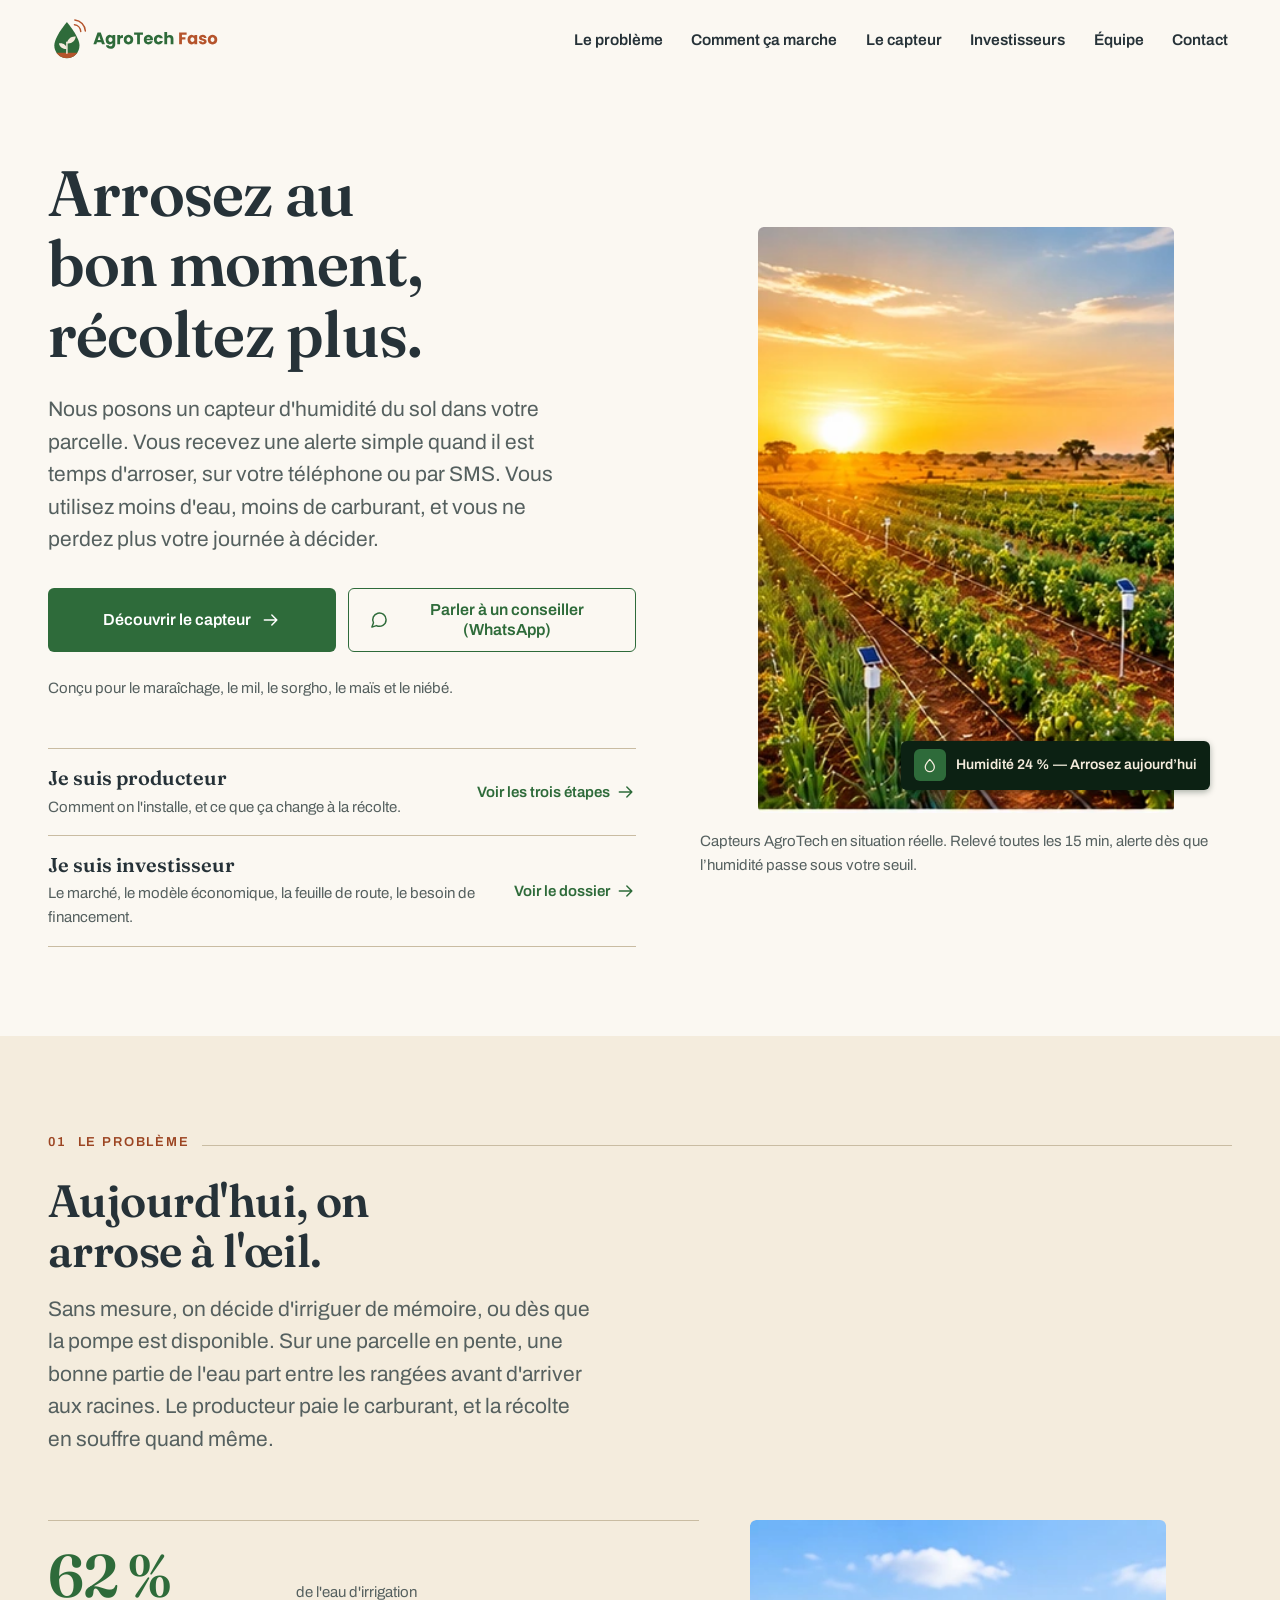
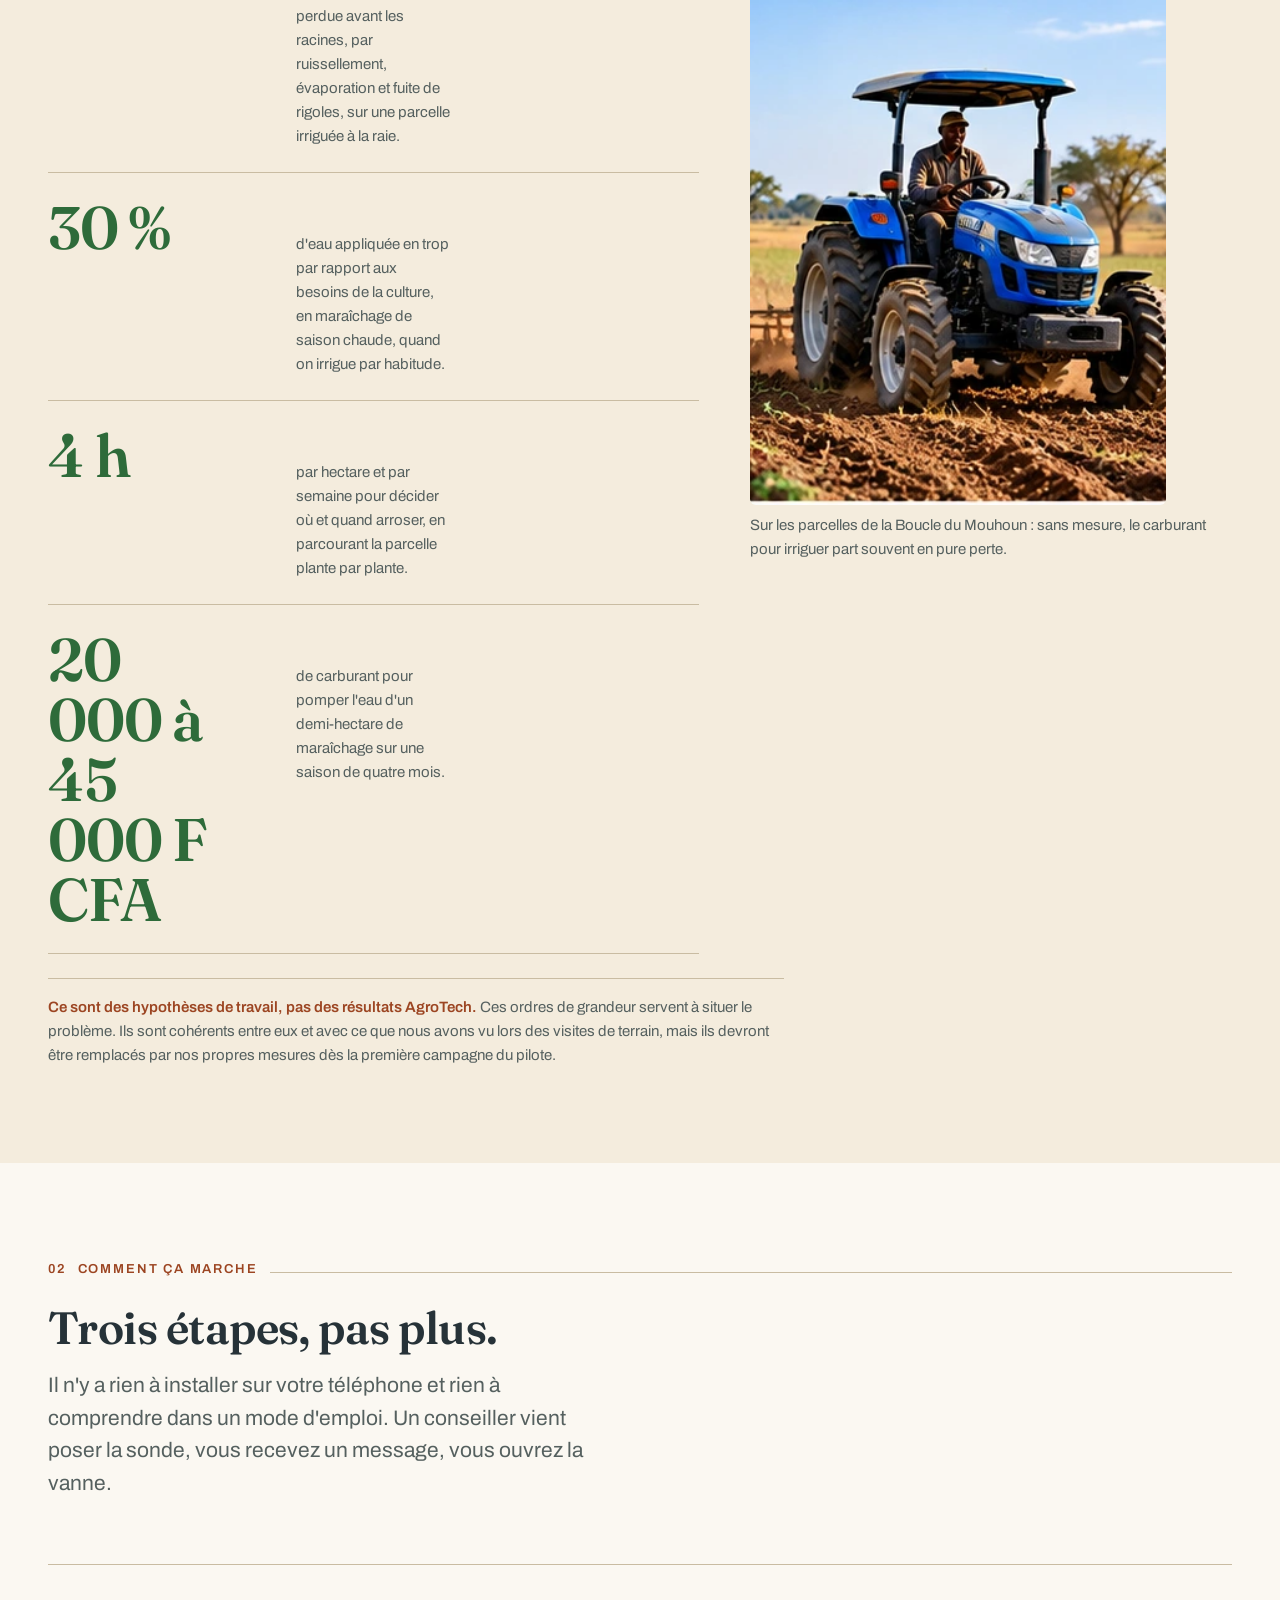
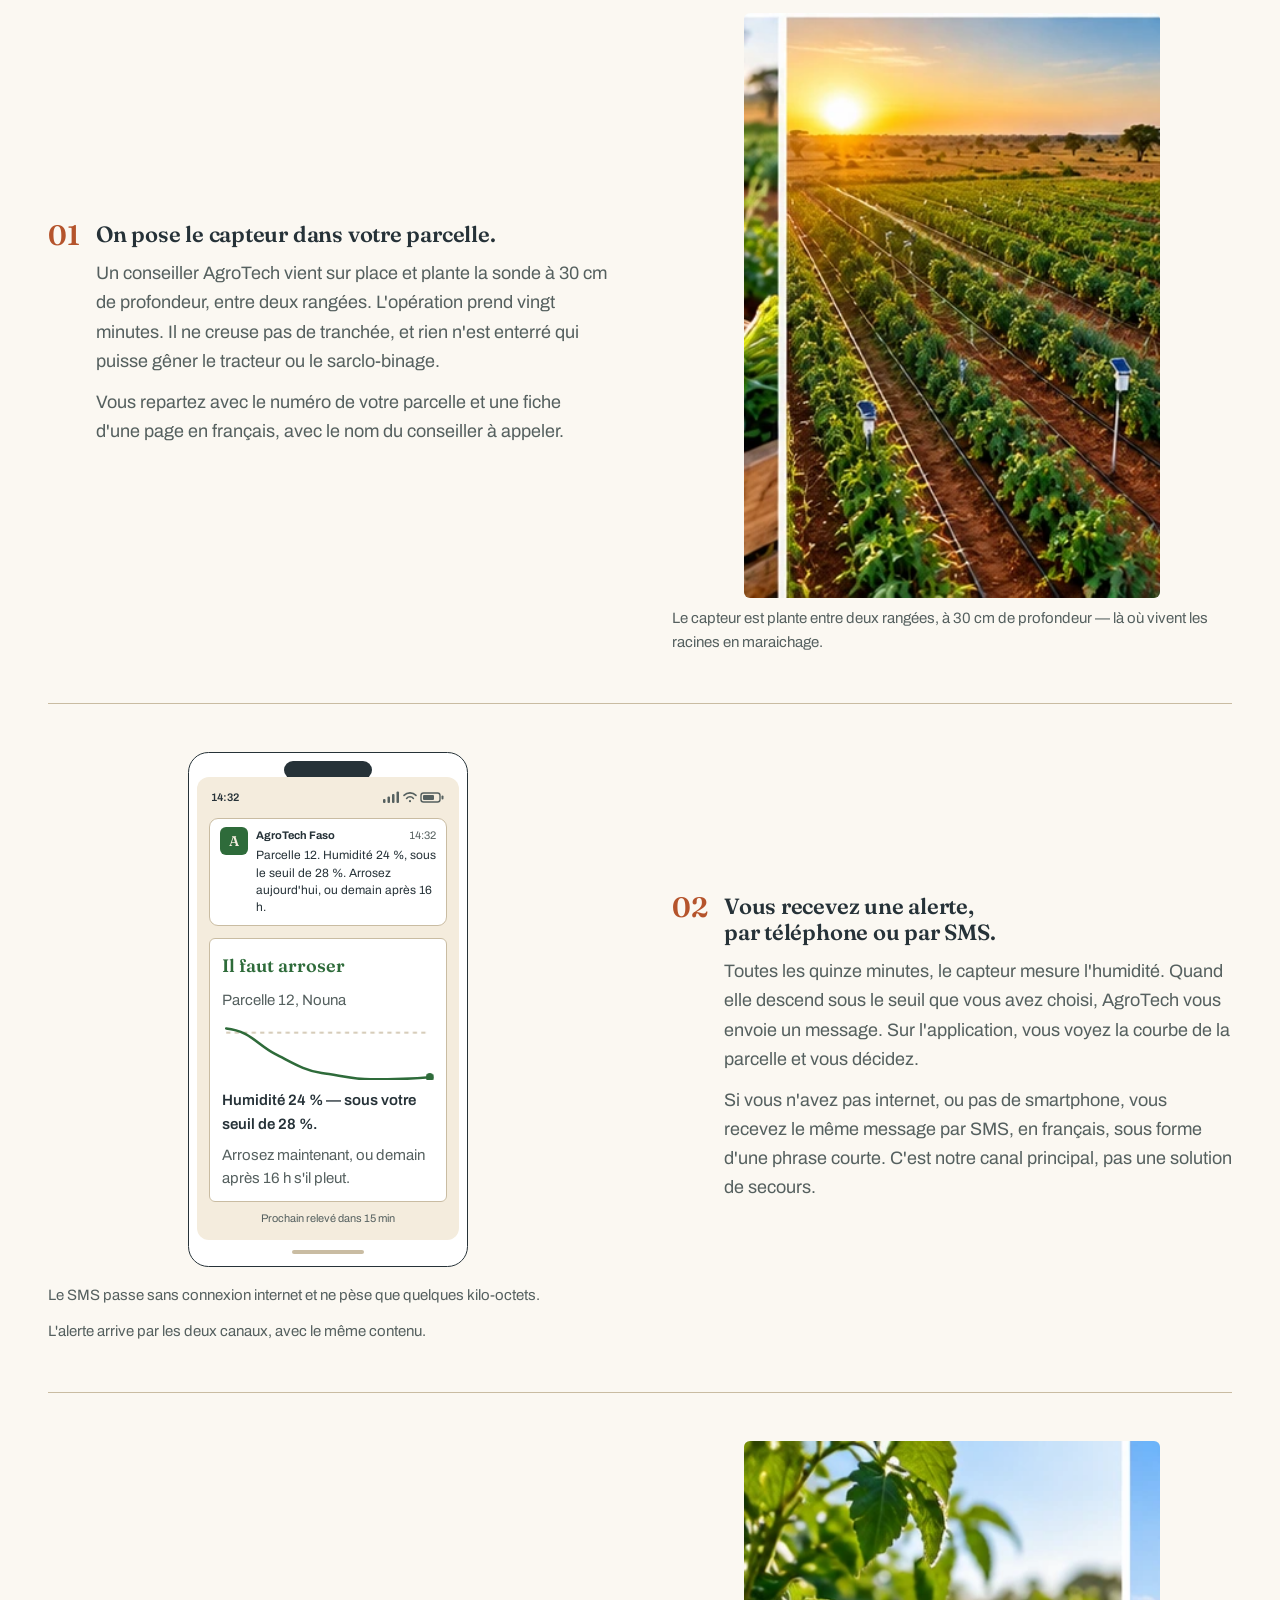
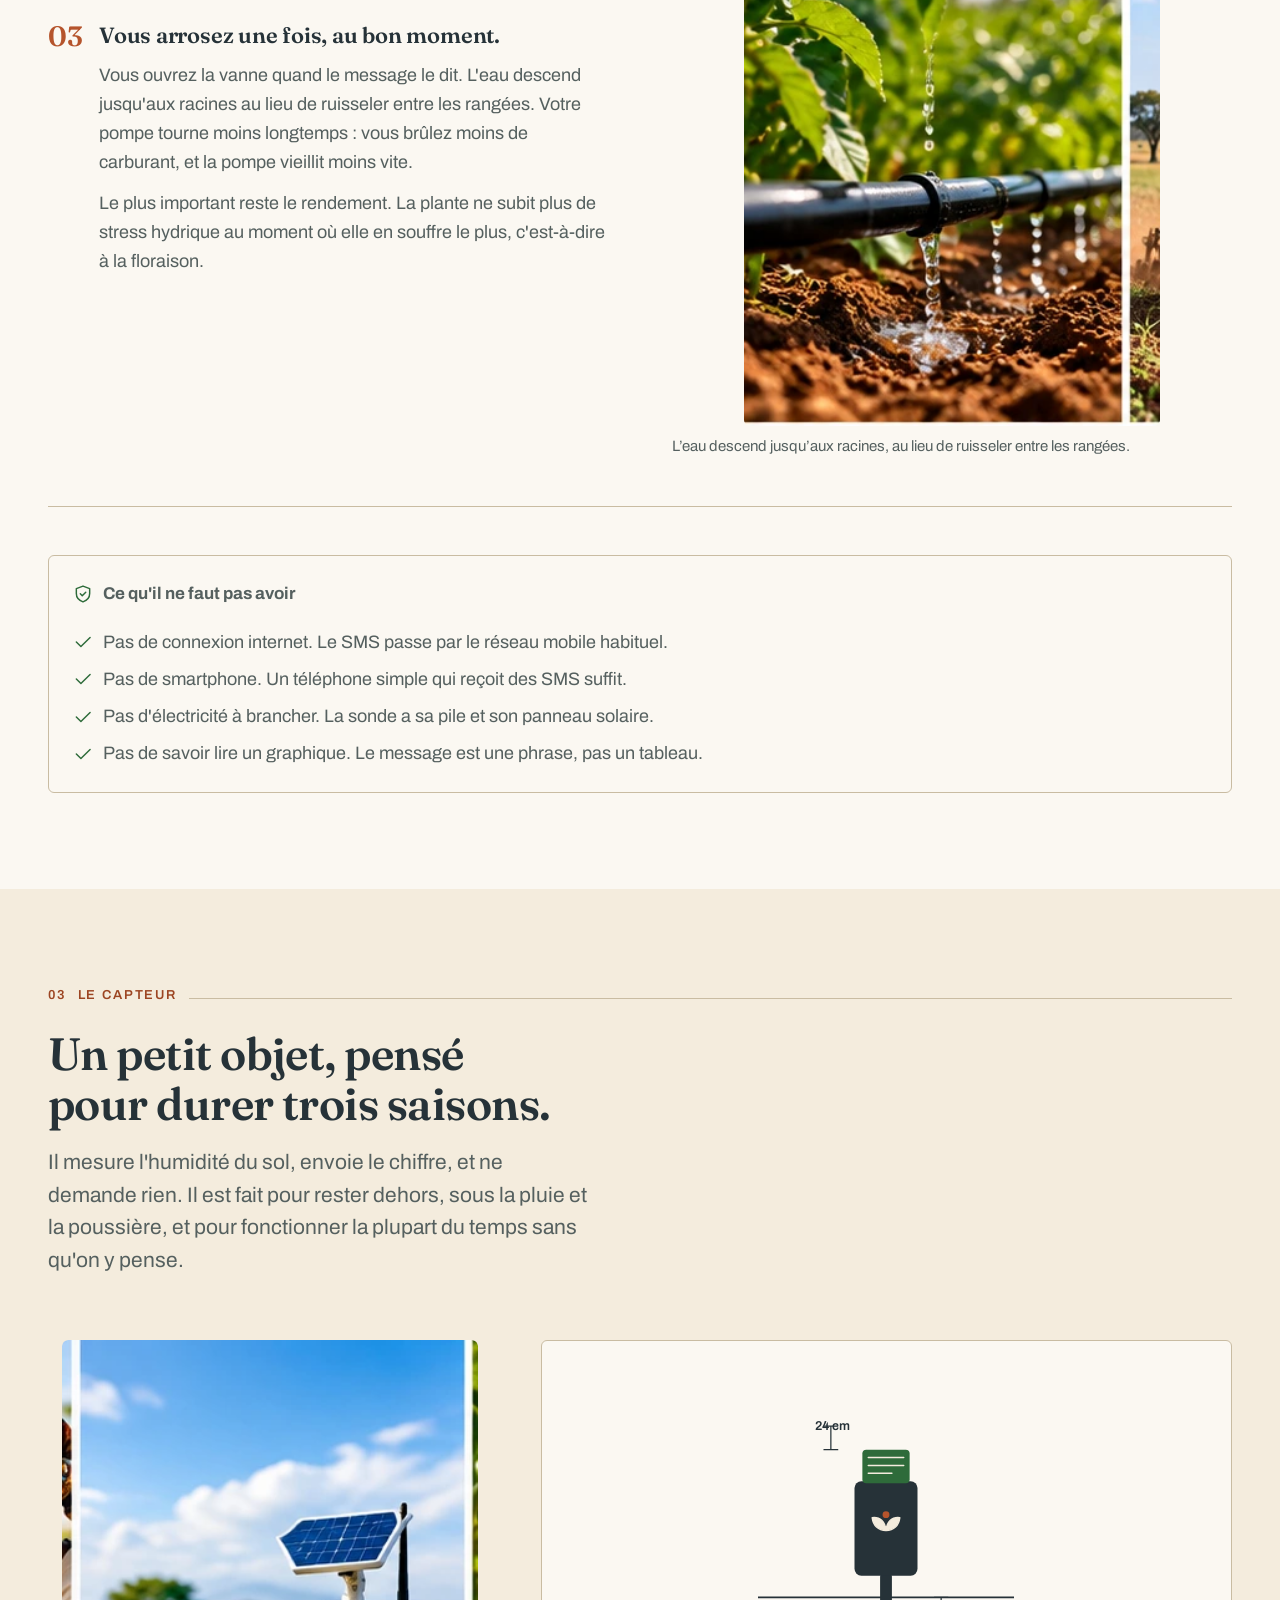
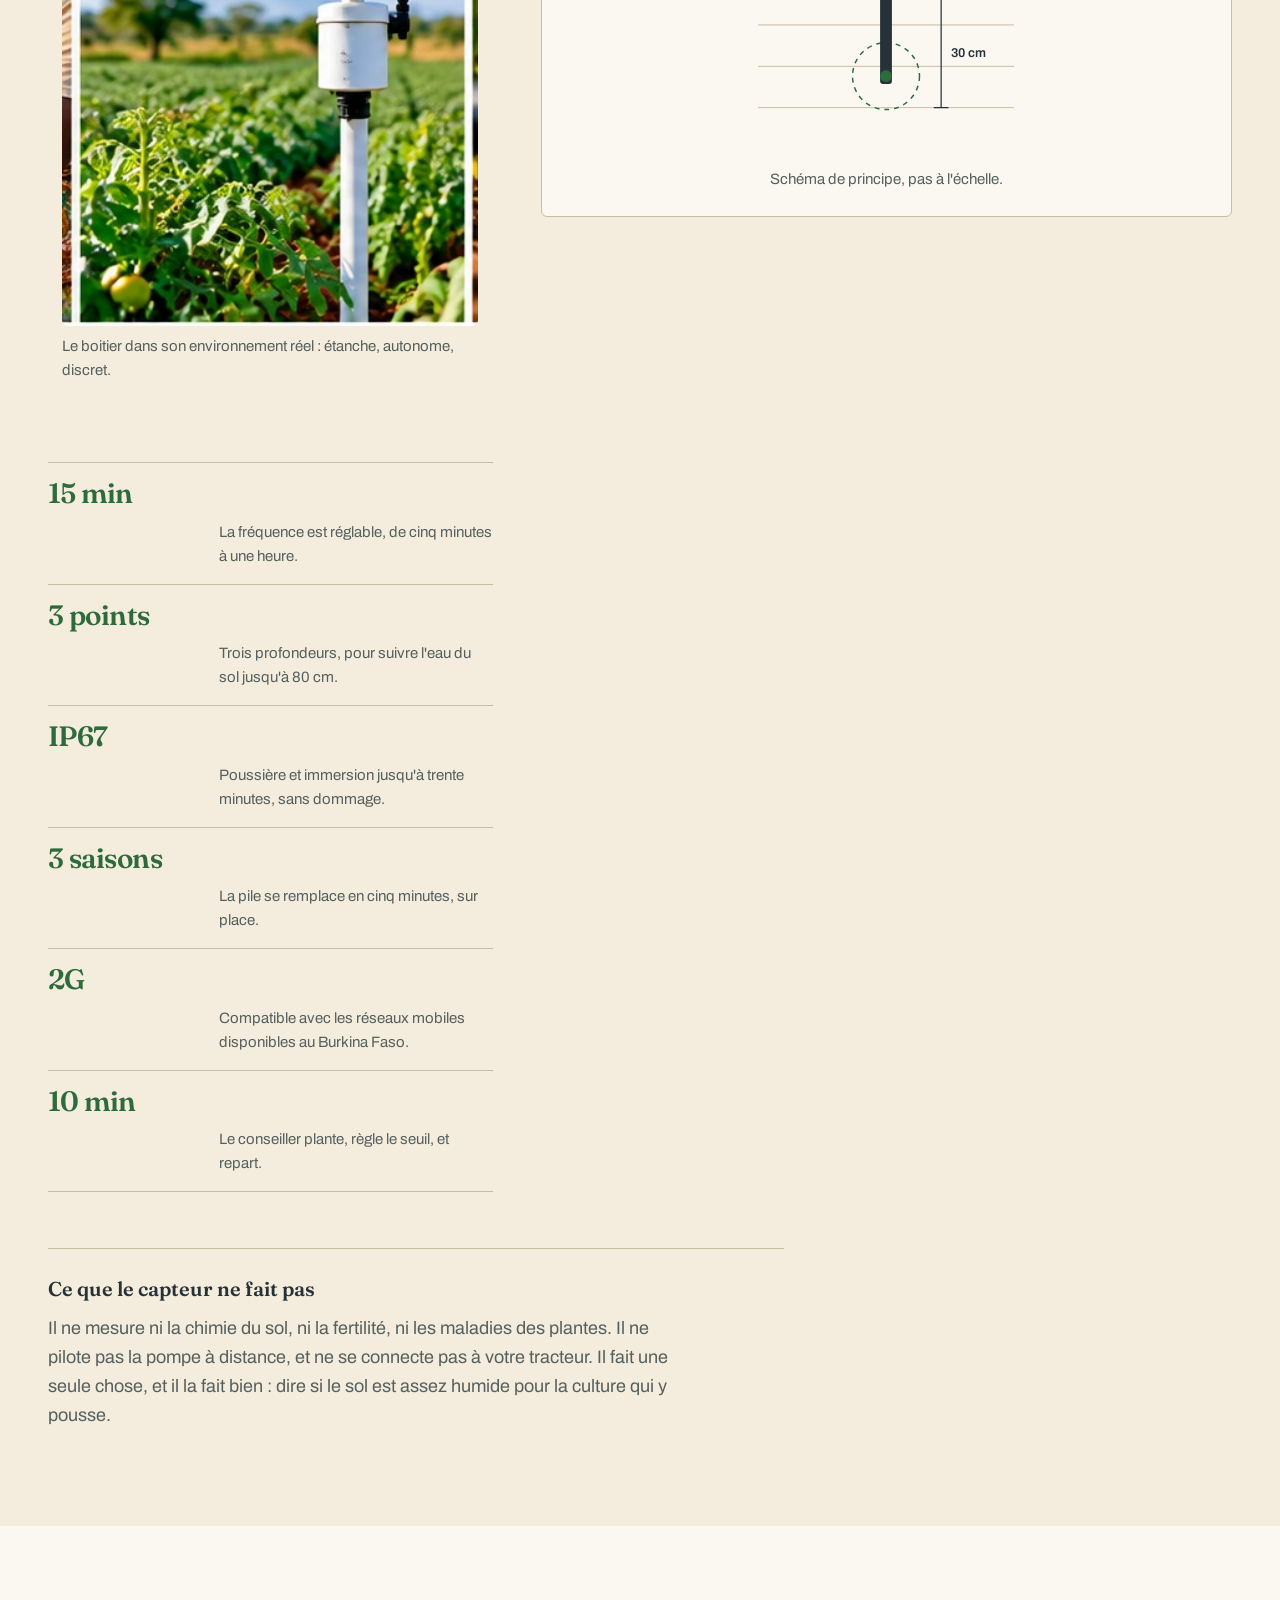
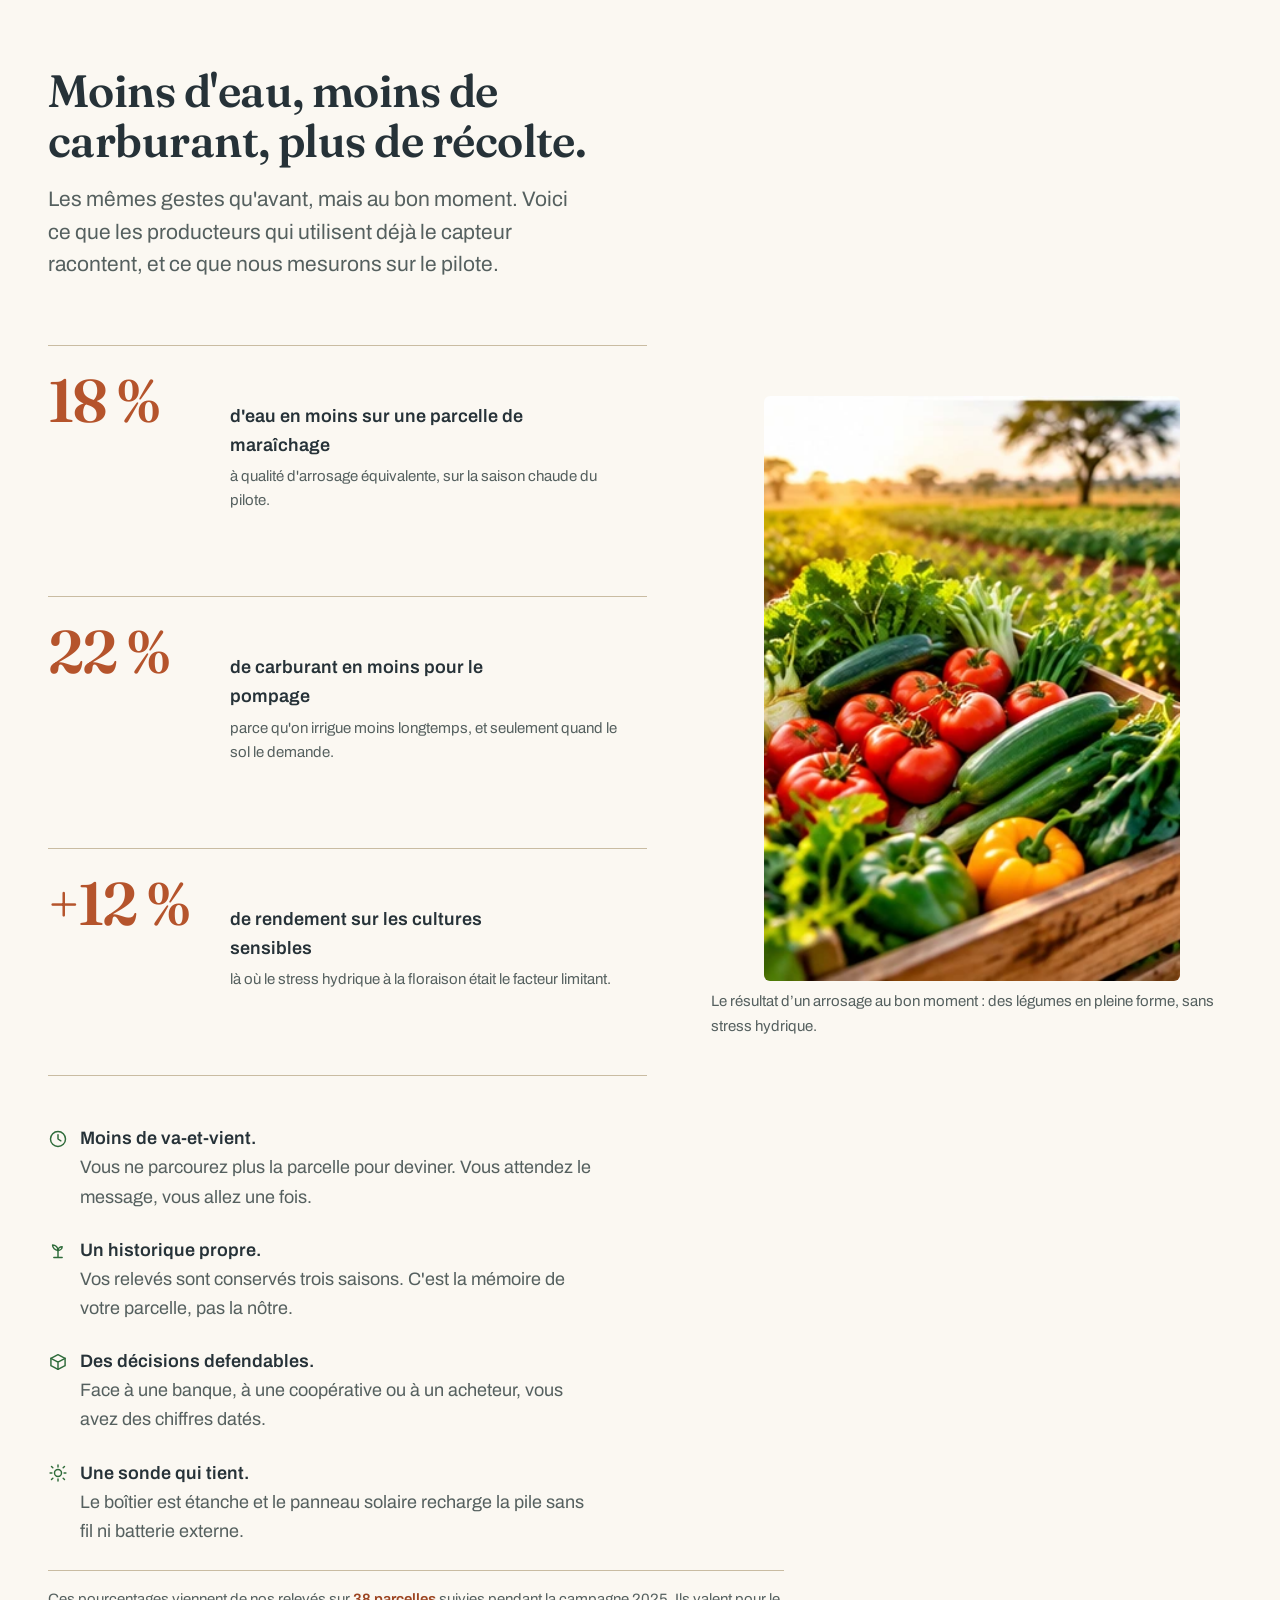
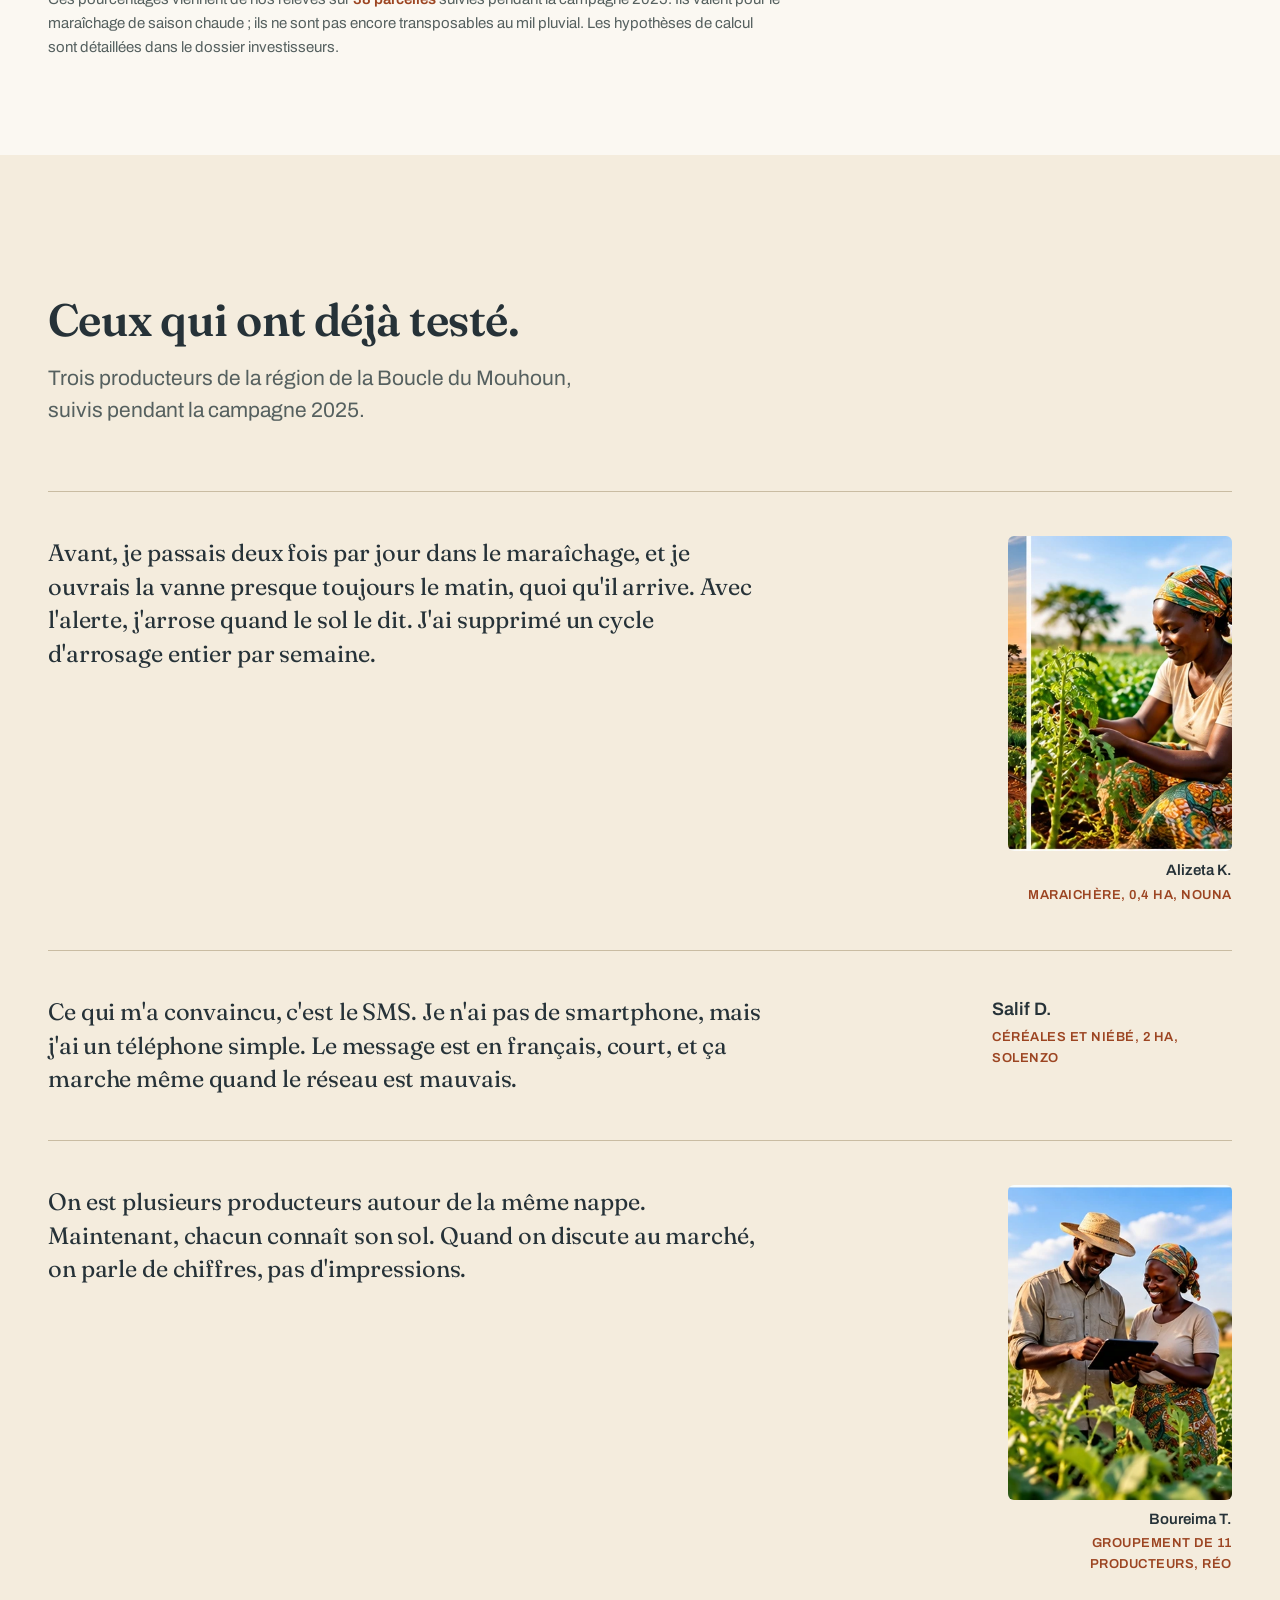
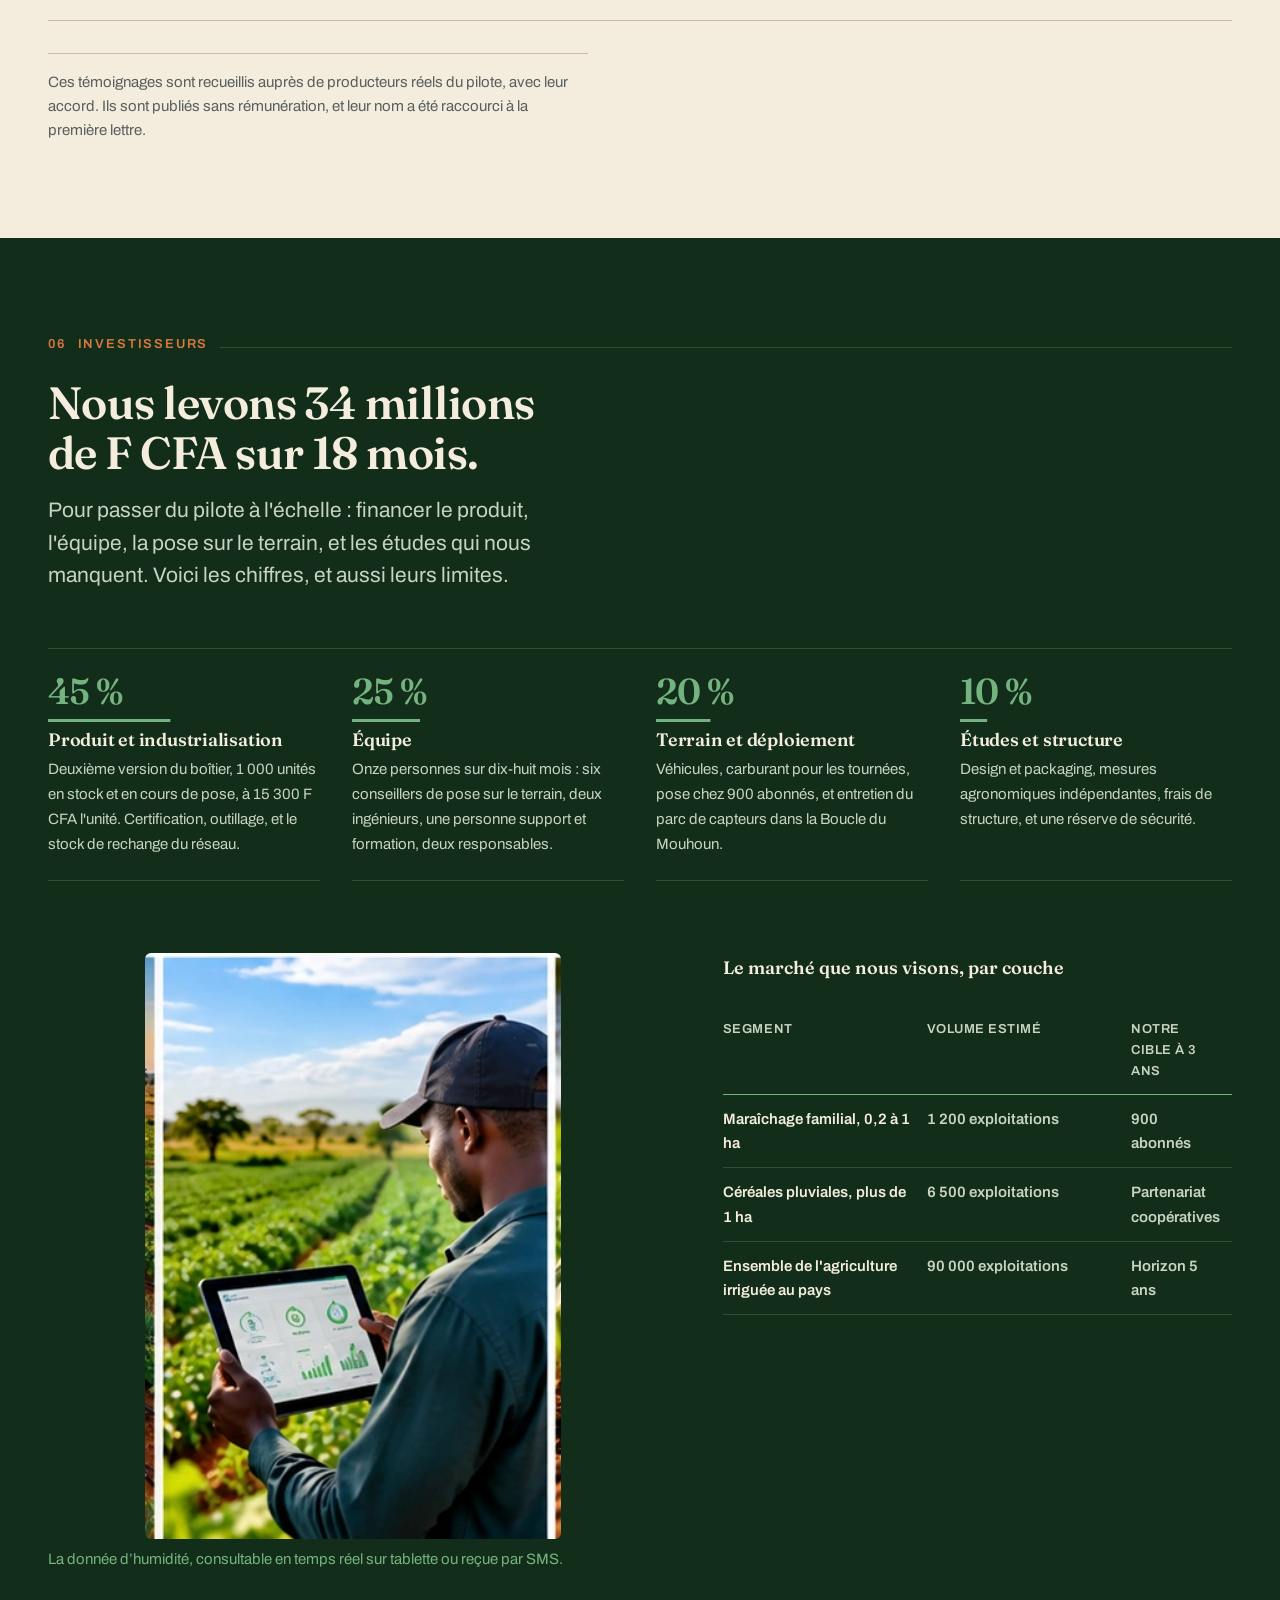
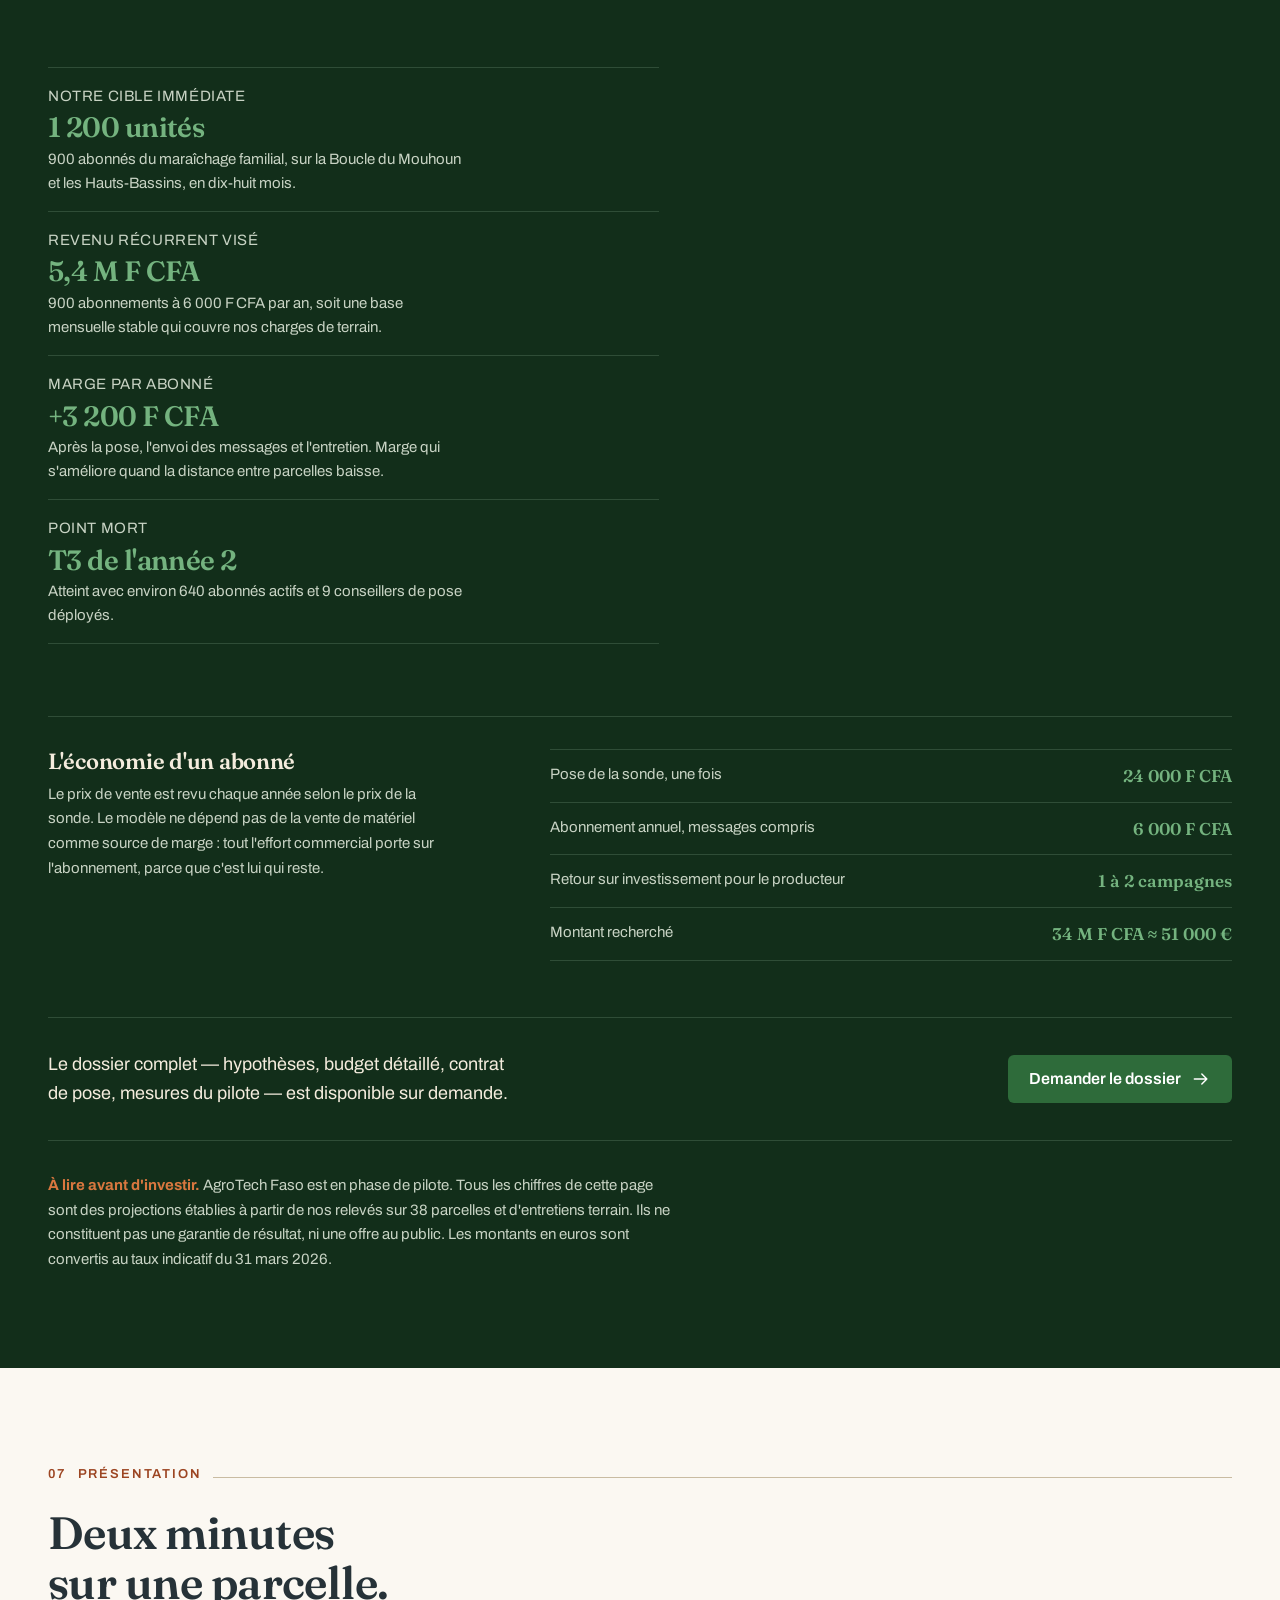
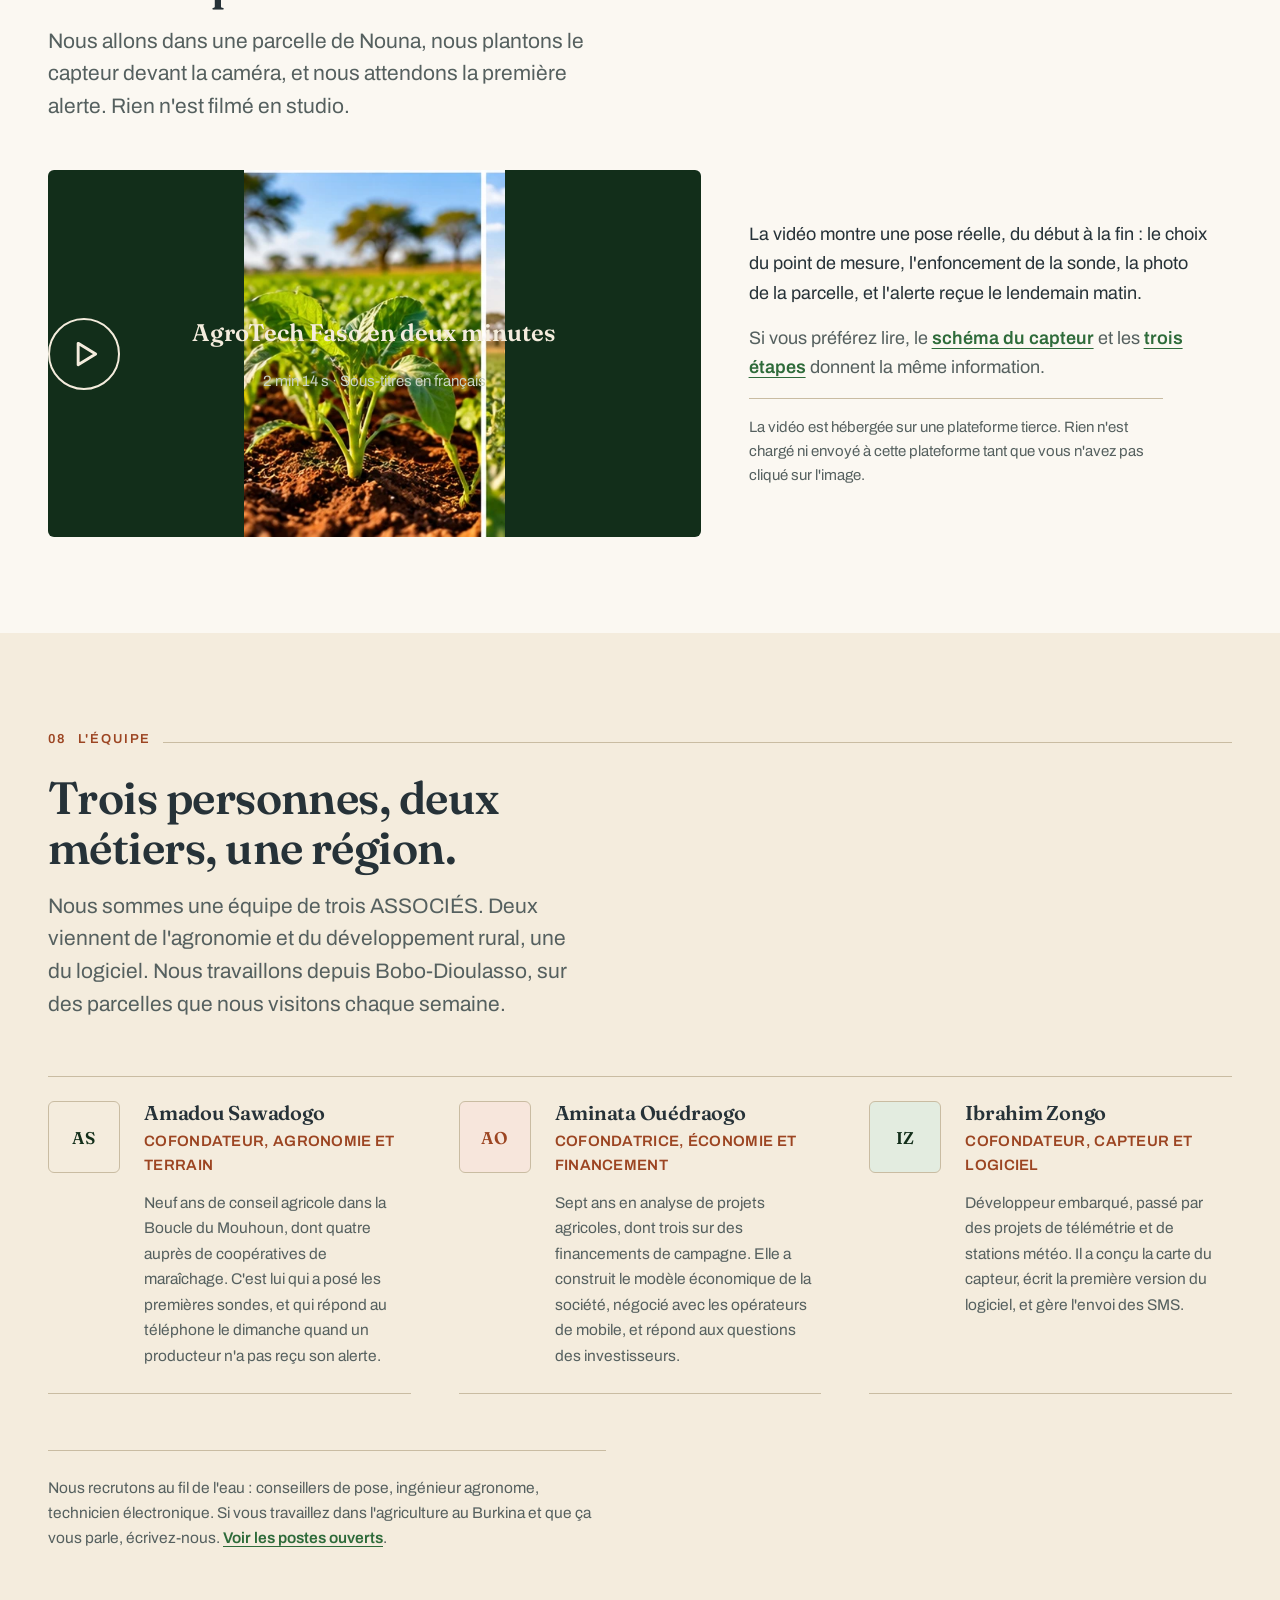
==== commit 28f605cf: "integration des images realiste" ====
--- a/index.html
+++ b/index.html
@@ -292,75 +292,32 @@
       </div>
     </div>
 
-    <figure class="hero__visuel revele">
-      <!-- Dessin vectoriel fait pour ce projet : parcelle vue de dessus,
-           rangees de culture, canal d'eau, capteur plante en son centre. -->
-      <svg viewBox="0 0 320 320" width="320" height="320" role="img"
-           aria-labelledby="v-herotitre" aria-describedby="v-herodesc" fill="none">
-        <title id="v-herotitre">Une parcelle vue de dessus</title>
-        <desc id="v-herodesc">Vue de dessus d'une parcelle en maraîchage. Sept
-          rangées de culture sont alignées, un canal d'eau vert borde le bas de
-          la parcelle, et un capteur, dessiné comme la goutte du logo AgroTech
-          Faso, est planté au centre. Trois arcs signalent qu'il transmet ses
-          mesures.</desc>
-
-        <defs>
-          <!-- Un plant, dessine une fois et reutilise sur chaque rangee. -->
-          <g id="plant" stroke="#2e6b3a" stroke-width="1.5" stroke-linecap="round">
-            <path d="M0 0v9M-4 5 0 1l4 4"/>
-          </g>
-        </defs>
-
-        <rect x="20" y="20" width="280" height="280" fill="#f4ecdd" stroke="#263238" stroke-width="1.5"/>
-        <g stroke="#b5542c" stroke-width="1.25">
-          <path d="M55 38v222M90 38v222M125 38v222M160 38v222M195 38v222M230 38v222M265 38v222"/>
-        </g>
-        <g>
-          <use href="#plant" x="55" y="72"/><use href="#plant" x="55" y="122"/>
-          <use href="#plant" x="55" y="172"/><use href="#plant" x="55" y="222"/>
-          <use href="#plant" x="90" y="72"/><use href="#plant" x="90" y="122"/>
-          <use href="#plant" x="90" y="172"/><use href="#plant" x="90" y="222"/>
-          <use href="#plant" x="125" y="72"/><use href="#plant" x="125" y="122"/>
-          <use href="#plant" x="125" y="172"/><use href="#plant" x="125" y="222"/>
-          <use href="#plant" x="160" y="72"/><use href="#plant" x="160" y="122"/>
-          <use href="#plant" x="160" y="172"/><use href="#plant" x="160" y="222"/>
-          <use href="#plant" x="195" y="72"/><use href="#plant" x="195" y="122"/>
-          <use href="#plant" x="195" y="172"/><use href="#plant" x="195" y="222"/>
-          <use href="#plant" x="230" y="72"/><use href="#plant" x="230" y="122"/>
-          <use href="#plant" x="230" y="172"/><use href="#plant" x="230" y="222"/>
-          <use href="#plant" x="265" y="72"/><use href="#plant" x="265" y="122"/>
-          <use href="#plant" x="265" y="172"/><use href="#plant" x="265" y="222"/>
-        </g>
-        <rect x="20" y="268" width="280" height="32" fill="#2e6b3a"/>
-        <path class="canal__courant" d="M42 284h18M80 284h18M118 284h18M156 284h18M194 284h18M232 284h18M270 284h18"
-              stroke="#f4ecdd" stroke-width="1.5" stroke-linecap="round"/>
-
-        <!-- Capteur : la goutte du logotype, au meme dessin que la marque. -->
-        <defs>
-          <clipPath id="bande-capteur">
-            <path d="M100,14 C100,14 40,84 40,124 A60,60 0 0 0 160,124 C160,84 100,14 100,14 Z"/>
-          </clipPath>
-        </defs>
-        <g transform="translate(132 142.3) scale(0.28)">
-          <path d="M100,14 C100,14 40,84 40,124 A60,60 0 0 0 160,124 C160,84 100,14 100,14 Z" fill="#2e6b3a"/>
-          <rect x="30" y="158" width="140" height="40" fill="#b5542c" clip-path="url(#bande-capteur)"/>
-          <path d="M100,160 L100,108" stroke="#f4ecdd" stroke-width="7" stroke-linecap="round" fill="none"/>
-          <path d="M100,140 C86,142 66,134 62,114 C80,110 97,120 100,140 Z" fill="#f4ecdd"/>
-          <path d="M100,114 C103,94 120,80 142,82 C140,104 122,117 100,114 Z" fill="#f4ecdd"/>
-        </g>
-        <g stroke="#b5542c" stroke-width="2.5" stroke-linecap="round" fill="none">
-          <!-- pathLength="1" normalise la longueur : le trace anime va de 1 a 0
-               sans avoir a mesurer chaque arc a la main. -->
-          <path class="arc arc--1" pathLength="1" d="M151 136a13 13 0 0 1 18 0"/>
-          <path class="arc arc--2" pathLength="1" d="M145 127a22 22 0 0 1 30 0"/>
-          <path class="arc arc--3" pathLength="1" d="M139 118a31 31 0 0 1 42 0"/>
-        </g>
-        <circle class="impulsion" cx="160" cy="172" r="22" fill="none"
-                stroke="#2e6b3a" stroke-width="1.5"/>
-      </svg>
+    <figure class="hero__visuel hero__visuel--photo revele">
+      <!-- Photo reelle : parcelle au coucher de soleil avec capteurs
+           solaires AgroTech. Remplace le SVG illustratif. -->
+      <div class="hero__photo-cadre">
+        <picture>
+          <source srcset="assets/img/agriculture_01.webp" type="image/webp">
+          <img
+            src="assets/img/agriculture_01.jpg"
+            alt="Parcelle de maraichage au Burkina Faso au coucher de soleil, avec des capteurs a panneau solaire plantes entre les rangees de cultures."
+            width="334"
+            height="470"
+            fetchpriority="high"
+            decoding="async"
+            loading="eager"
+          >
+        </picture>
+        <div class="hero__photo-badge" aria-hidden="true">
+          <span class="hero__photo-badge-puce">
+            <svg class="icone" aria-hidden="true"><use href="#i-goutte"/></svg>
+          </span>
+          <span class="hero__photo-badge-texte">Humidit&eacute;&nbsp;24&nbsp;% &mdash; Arrosez aujourd&rsquo;hui</span>
+        </div>
+      </div>
       <figcaption>
-        Trois points de mesure sur la même parcelle, relevés toutes les quinze
-        minutes. Sous 28 % d'humidité, AgroTech vous alerte.
+        Capteurs AgroTech en situation r&eacute;elle. Relev&eacute; toutes les 15&nbsp;min,
+        alerte d&egrave;s que l&rsquo;humidit&eacute; passe sous votre seuil.
       </figcaption>
     </figure>
   </div>
@@ -372,7 +329,7 @@
 <section class="section section--creme" id="probleme" aria-labelledby="titre-probleme">
   <div class="conteneur">
     <p class="surtitre revele"><span>01</span> Le problème</p>
-    <h2 class="section__titre" id="titre-probleme">Aujourd'hui, on arrose à l'Å“il.</h2>
+    <h2 class="section__titre" id="titre-probleme">Aujourd'hui, on arrose à l'œil.</h2>
     <p class="section__chapeau revele">
       Sans mesure, on décide d'irriguer de mémoire, ou dès que la pompe est
       disponible. Sur une parcelle en pente, une bonne partie de l'eau part
@@ -380,36 +337,55 @@
       carburant, et la récolte en souffre quand même.
     </p>
 
-    <dl class="chiffres">
-      <div class="chiffres__ligne revele">
-        <dt class="chiffres__terme">62 %</dt>
-        <dd class="chiffres__note">
-          de l'eau d'irrigation perdue avant les racines, par ruissellement,
-          évaporation et fuite de rigoles, sur une parcelle irriguée à la raie.
-        </dd>
-      </div>
-      <div class="chiffres__ligne revele">
-        <dt class="chiffres__terme">30 %</dt>
-        <dd class="chiffres__note">
-          d'eau appliquée en trop par rapport aux besoins de la culture, en
-          maraîchage de saison chaude, quand on irrigue par habitude.
-        </dd>
-      </div>
-      <div class="chiffres__ligne revele">
-        <dt class="chiffres__terme">4 h</dt>
-        <dd class="chiffres__note">
-          par hectare et par semaine pour décider où et quand arroser, en
-          parcourant la parcelle plante par plante.
-        </dd>
-      </div>
-      <div class="chiffres__ligne revele">
-        <dt class="chiffres__terme">20 000 à 45 000 F CFA</dt>
-        <dd class="chiffres__note">
-          de carburant pour pomper l'eau d'un demi-hectare de maraîchage sur une
-          saison de quatre mois.
-        </dd>
-      </div>
-    </dl>
+    <div class="probleme">
+      <dl class="chiffres">
+        <div class="chiffres__ligne revele">
+          <dt class="chiffres__terme">62 %</dt>
+          <dd class="chiffres__note">
+            de l'eau d'irrigation perdue avant les racines, par ruissellement,
+            évaporation et fuite de rigoles, sur une parcelle irriguée à la raie.
+          </dd>
+        </div>
+        <div class="chiffres__ligne revele">
+          <dt class="chiffres__terme">30 %</dt>
+          <dd class="chiffres__note">
+            d'eau appliquée en trop par rapport aux besoins de la culture, en
+            maraîchage de saison chaude, quand on irrigue par habitude.
+          </dd>
+        </div>
+        <div class="chiffres__ligne revele">
+          <dt class="chiffres__terme">4 h</dt>
+          <dd class="chiffres__note">
+            par hectare et par semaine pour décider où et quand arroser, en
+            parcourant la parcelle plante par plante.
+          </dd>
+        </div>
+        <div class="chiffres__ligne revele">
+          <dt class="chiffres__terme">20 000 à 45 000 F CFA</dt>
+          <dd class="chiffres__note">
+            de carburant pour pomper l'eau d'un demi-hectare de maraîchage sur une
+            saison de quatre mois.
+          </dd>
+        </div>
+      </dl>
+
+      <figure class="section__illustration revele">
+        <!-- Photo : tracteur sur parcelle labouree. Illustre le travail
+             agricole que l'irrigation optimisee vient soutenir. -->
+        <picture>
+          <source srcset="assets/img/agriculture_05.webp" type="image/webp">
+          <img
+            src="assets/img/agriculture_05.jpg"
+            alt="Tracteur bleu conduisant sur une parcelle labouree en Afrique de l'Ouest sous un ciel bleu. Illustre la mecanisation agricole dans la region."
+            width="337"
+            height="470"
+            loading="lazy"
+            decoding="async"
+          >
+        </picture>
+        <figcaption>Sur les parcelles de la Boucle du Mouhoun : sans mesure, le carburant pour irriguer part souvent en pure perte.</figcaption>
+      </figure>
+    </div>
 
     <p class="hypothese">
       <strong>Ce sont des hypothèses de travail, pas des résultats AgroTech.</strong>
@@ -452,37 +428,24 @@
             </p>
           </div>
         </div>
-        <figure class="etape__visuel">
-          <svg viewBox="0 0 320 250" width="320" height="250" role="img"
-               aria-labelledby="v-etape1t" aria-describedby="v-etape1d" fill="none">
-            <title id="v-etape1t">Coupe de la parcelle après installation</title>
-            <desc id="v-etape1d">Vue en coupe. Le capteur est planté à trente
-              centimètres de profondeur, entre deux plants. Sa zone d'humidité
-              est représentée par un cercle vert pointillé qui rejoint les racines.</desc>
-
-            <rect x="8" y="92" width="304" height="150" fill="#e9dcc4"/>
-            <path d="M8 92h304" stroke="#263238" stroke-width="2" stroke-linecap="round"/>
-            <path d="M8 176h304M8 212h304" stroke="#c9bca2" stroke-width="1"/>
-            <circle class="zone" cx="160" cy="176" r="30" stroke="#2e6b3a" stroke-width="1.5" stroke-dasharray="5 5"/>
-            <circle class="impulsion" cx="160" cy="176" r="30" fill="none" stroke="#2e6b3a" stroke-width="1.5"/>
-            <rect x="152" y="100" width="16" height="82" rx="3" fill="#263238"/>
-            <rect x="136" y="74" width="48" height="28" rx="5" fill="#263238"/>
-            <circle class="pointe" cx="160" cy="176" r="7" fill="#2e6b3a"/>
-            <g stroke="#b5542c" stroke-width="1.5" stroke-linecap="round">
-              <path d="M160 104c-8 26-9 46-6 68M160 122c7 18 8 34 6 50"/>
-            </g>
-            <g stroke="#2e6b3a" stroke-width="1.75" stroke-linecap="round">
-              <path d="M62 92V54M62 66c-9 0-14-5-15-13 9-1 14 4 15 13ZM62 74c8-1 13-6 14-13-9-1-13 5-14 13Z"/>
-              <path d="M258 92V54M258 66c-9 0-14-5-15-13 9-1 14 4 15 13ZM258 74c8-1 13-6 14-13-9-1-13 5-14 13Z"/>
-            </g>
-            <g stroke="#263238" stroke-width="1.25" stroke-linecap="round">
-              <path d="M100 92v84M93 92h14M93 176h14"/>
-            </g>
-            <text x="84" y="139" font-family="Archivo, sans-serif" font-size="14"
-                  font-weight="600" fill="#263238">30 cm</text>
-          </svg>
+        <figure class="etape__visuel etape__visuel--photo">
+          <!-- Photo : capteur pose en parcelle, a la pose de la sonde.
+               Illustre directement l'etape 01, ou un conseiller vient
+               installer le materiel entre deux rangees. -->
+          <picture>
+            <source srcset="assets/img/agriculture_07.webp" type="image/webp">
+            <img
+              src="assets/img/agriculture_07.jpg"
+              alt="Capteur AgroTech a panneau solaire pose dans une parcelle du Burkina Faso, entre les rangees de cultures, au moment ou le conseiller installe la sonde."
+              width="334"
+              height="470"
+              loading="lazy"
+              decoding="async"
+            >
+          </picture>
           <figcaption>
-            Profondeur de mesure : 30 cm, la zone où vivent les racines en maraîchage.
+            Le capteur est plante entre deux rang&eacute;es, &agrave;&nbsp;30&nbsp;cm de
+            profondeur &mdash; l&agrave; o&ugrave; vivent les racines en maraichage.
           </figcaption>
         </figure>
       </li>
@@ -594,48 +557,21 @@
             </p>
           </div>
         </div>
-        <figure class="etape__visuel" data-anime="infiltration">
-          <svg viewBox="0 0 380 230" width="380" height="230" role="img"
-               aria-labelledby="v-etape3t" aria-describedby="v-etape3d" fill="none">
-            <title id="v-etape3t">Deux profils de sol, comparés</title>
-            <desc id="v-etape3d">À gauche, sans mesure, l'eau ruisselle en surface
-              et les racines restent courtes. À droite, avec le capteur, l'eau
-              s'infiltre jusqu'à la zone d'humidité et les racines la rejoignent.</desc>
-
-            <text x="8" y="20" font-family="Archivo, sans-serif" font-size="13"
-                  font-weight="700" fill="#263238">Sans mesure</text>
-            <rect x="8" y="76" width="164" height="140" fill="#e9dcc4"/>
-            <path d="M8 76h164" stroke="#263238" stroke-width="2" stroke-linecap="round"/>
-            <g fill="#2e6b3a">
-              <path d="M46 26c0 0-9 9-9 15a9 9 0 0 0 18 0c0-6-9-15-9-15Z"/>
-              <path d="M90 26c0 0-9 9-9 15a9 9 0 0 0 18 0c0-6-9-15-9-15Z"/>
-              <path d="M134 26c0 0-9 9-9 15a9 9 0 0 0 18 0c0-6-9-15-9-15Z"/>
-            </g>
-            <g stroke="#b5542c" stroke-width="1.75" stroke-linecap="round" fill="none">
-              <path d="M28 80c8 6 18 6 26 0M124 80c8 6 18 6 26 0"/>
-              <path d="M60 92v26M60 104c-6 0-9-4-10-10 6-1 9 3 10 10Z"/>
-              <path d="M60 110c6 0 9-4 10-10-6-1-9 3-10 10Z"/>
-            </g>
-            <path d="M8 140h164M8 186h164" stroke="#c9bca2" stroke-width="1"/>
-
-            <path d="M216 12v206" stroke="#c9bca2" stroke-width="1"/>
-
-            <text x="216" y="20" font-family="Archivo, sans-serif" font-size="13"
-                  font-weight="700" fill="#2e6b3a">Avec capteur</text>
-            <rect x="216" y="76" width="156" height="140" fill="#e9dcc4"/>
-            <path d="M216 76h156" stroke="#263238" stroke-width="2" stroke-linecap="round"/>
-            <path class="feuille" d="M256 26c0 0-9 9-9 15a9 9 0 0 0 18 0c0-6-9-15-9-15Z" fill="#2e6b3a"/>
-            <ellipse class="zone-humide" cx="294" cy="128" rx="34" ry="26" fill="#2e6b3a"/>
-            <path d="M294 46v56" stroke="#2e6b3a" stroke-width="2.5" stroke-linecap="round"/>
-            <g stroke="#b5542c" stroke-width="1.75" stroke-linecap="round" fill="none">
-              <path d="M294 86v22M294 100c-8 0-12-6-13-14 8-1 12 5 13 14Z"/>
-              <path d="M294 108c8 0 12-6 13-14-8-1-12 5-13 14Z"/>
-              <path class="racine" pathLength="1" d="M294 128c0 22-2 40-8 58"/>
-              <path class="racine" pathLength="1" d="M294 128c0 24 3 42 10 58"/>
-            </g>
-            <path d="M216 140h156M216 186h156" stroke="#c9bca2" stroke-width="1"/>
-          </svg>
-          <figcaption>La même quantité d'eau, deux façons de la distribuer.</figcaption>
+        <figure class="etape__visuel etape__visuel--photo">
+          <!-- Photo : goutte-a-goutte sur sol rouge. Illustre l'arrosage
+               precis recommande par l'alerte du capteur. -->
+          <picture>
+            <source srcset="assets/img/agriculture_04.webp" type="image/webp">
+            <img
+              src="assets/img/agriculture_04.jpg"
+              alt="Tuyau de goutte-a-goutte deposant des gouttes d'eau precisement sur un sol rouge, entoure de feuilles vertes brillantes. Illustre l'irrigation ciblee recommandee par AgroTech."
+              width="334"
+              height="470"
+              loading="lazy"
+              decoding="async"
+            >
+          </picture>
+          <figcaption>L&rsquo;eau descend jusqu&rsquo;aux racines, au lieu de ruisseler entre les rang&eacute;es.</figcaption>
         </figure>
       </li>
     </ol>
@@ -681,6 +617,21 @@
     </p>
 
     <div class="capteur">
+      <figure class="capteur__photo revele">
+        <!-- Photo : capteur solaire AgroTech en gros plan dans le champ. -->
+        <picture>
+          <source srcset="assets/img/agriculture_03.webp" type="image/webp">
+          <img
+            src="assets/img/agriculture_03.jpg"
+            alt="Capteur agricole a panneau solaire plante dans une parcelle de tomates vertes au Burkina Faso, sous un ciel bleu avec des arbres en arriere-plan."
+            width="334"
+            height="470"
+            loading="lazy"
+            decoding="async"
+          >
+        </picture>
+        <figcaption>Le boitier dans son environnement r&eacute;el&nbsp;: &eacute;tanche, autonome, discret.</figcaption>
+      </figure>
       <figure class="capteur__schema revele" data-anime="schema">
         <svg viewBox="0 0 260 380" width="260" height="380" role="img"
              aria-labelledby="v-schematitre" aria-describedby="v-schemadesc" fill="none">
@@ -813,6 +764,22 @@
         </div>
       </dl>
 
+      <figure class="benefices__photo revele">
+        <!-- Photo : cagette de legumes frais, resultat d'une irrigation optimisee. -->
+        <picture>
+          <source srcset="assets/img/agriculture_06.webp" type="image/webp">
+          <img
+            src="assets/img/agriculture_06.jpg"
+            alt="Cagette en bois remplie de tomates rouges, concombres, poivrons colores et legumes-feuilles frais, posee dans une parcelle au coucher de soleil."
+            width="334"
+            height="470"
+            loading="lazy"
+            decoding="async"
+          >
+        </picture>
+        <figcaption>Le r&eacute;sultat d&rsquo;un arrosage au bon moment&nbsp;: des l&eacute;gumes en pleine forme, sans stress hydrique.</figcaption>
+      </figure>
+
       <ul class="benefices__secondaires revele">
         <li>
           <svg class="icone" aria-hidden="true"><use href="#i-horloge"/></svg>
@@ -876,10 +843,23 @@
             d'arrosage entier par semaine.
           </p>
         </blockquote>
-        <div>
-          <p class="temoignage__nom">Alizeta K.</p>
-          <p class="temoignage__etiquette">Maraîchère, 0,4 ha, Nouna</p>
-        </div>
+        <figure class="temoignage__portrait">
+          <picture>
+            <source srcset="assets/img/agriculture_02.webp" type="image/webp">
+            <img
+              src="assets/img/agriculture_02.jpg"
+              alt="Productrice maraichere inspectant ses plants dans sa parcelle au Burkina Faso."
+              width="334"
+              height="470"
+              loading="lazy"
+              decoding="async"
+            >
+          </picture>
+          <figcaption>
+            <p class="temoignage__nom">Alizeta K.</p>
+            <p class="temoignage__etiquette">Maraich&egrave;re, 0,4&nbsp;ha, Nouna</p>
+          </figcaption>
+        </figure>
       </li>
       <li class="temoignage revele">
         <blockquote>
@@ -902,10 +882,23 @@
             chiffres, pas d'impressions.
           </p>
         </blockquote>
-        <div>
-          <p class="temoignage__nom">Boureima T.</p>
-          <p class="temoignage__etiquette">Groupement de 11 producteurs, Réo</p>
-        </div>
+        <figure class="temoignage__portrait">
+          <picture>
+            <source srcset="assets/img/agriculture_10.webp" type="image/webp">
+            <img
+              src="assets/img/agriculture_10.jpg"
+              alt="Un producteur et une productrice du Burkina Faso souriant ensemble en regardant des donnees sur une tablette dans leur champ."
+              width="337"
+              height="470"
+              loading="lazy"
+              decoding="async"
+            >
+          </picture>
+          <figcaption>
+            <p class="temoignage__nom">Boureima T.</p>
+            <p class="temoignage__etiquette">Groupement de 11 producteurs, R&eacute;o</p>
+          </figcaption>
+        </figure>
       </li>
     </ul>
 
@@ -970,6 +963,22 @@
     <!-- PLACEHOLDER chiffres : hypotheses de travail a valider par l'equipe
          avant diffusion. Ce sont des engagements financiers. -->
     <div class="investisseurs__donnees">
+      <figure class="investisseurs__photo revele">
+        <!-- Photo : producteur consultant des donnees sur tablette en plein champ. -->
+        <picture>
+          <source srcset="assets/img/agriculture_08.webp" type="image/webp">
+          <img
+            src="assets/img/agriculture_08.jpg"
+            alt="Producteur africain en chemise verte consultant un tableau de bord de donnees agricoles sur tablette, debout dans une parcelle de maraichage luxuriante."
+            width="334"
+            height="470"
+            loading="lazy"
+            decoding="async"
+          >
+        </picture>
+        <figcaption>La donn&eacute;e d&rsquo;humidit&eacute;, consultable en temps r&eacute;el sur tablette ou re&ccedil;ue par SMS.</figcaption>
+      </figure>
+
       <div class="tableau-enveloppe revele">
         <table class="tableau">
           <caption>Le marché que nous visons, par couche</caption>
@@ -1107,26 +1116,24 @@
       <button class="video__cadre" id="video-cadre" type="button"
               data-video="" aria-label="Lire la vidéo de présentation d'AgroTech Faso, deux minutes">
         <span class="video__motif" aria-hidden="true">
-          <svg viewBox="0 0 640 360" width="640" height="360" fill="none" preserveAspectRatio="xMidYMid slice">
-            <rect width="640" height="360" fill="#122e1a"/>
-            <g stroke="#2e6b3a" stroke-width="1.25">
-              <path d="M40 300v-56M120 300v-56M200 300v-56M280 300v-56M360 300v-56M440 300v-56M520 300v-56M600 300v-56"/>
-            </g>
-            <path d="M0 300h640" stroke="#74b37f" stroke-width="3"/>
-            <circle cx="330" cy="180" r="76" fill="#0c2113"/>
-            <path d="M330 138c0 0-30 34-30 54a30 30 0 0 0 60 0c0-20-30-54-30-54Z" fill="#74b37f"/>
-            <path d="M300 194h60v22a30 30 0 0 1-60 0Z" fill="#d9773f"/>
-            <path d="M330 194v-16" stroke="#f4ecdd" stroke-width="4" stroke-linecap="round"/>
-            <path d="M330 186c-6 0-10-4-10-10 6-1 9 3 10 10ZM330 186c6 0 10-4 10-10-6-1-9 3-10 10Z" fill="#f4ecdd"/>
-            <g stroke="#d9773f" stroke-width="3" stroke-linecap="round" fill="none">
-              <path class="arc arc--2" pathLength="1" d="M418 168a22 22 0 0 1 30 0"/>
-              <path class="arc arc--3" pathLength="1" d="M406 152a40 40 0 0 1 56 0"/>
-            </g>
-            <g fill="#f4ecdd" opacity="0.08">
-              <circle cx="70" cy="60" r="42"/>
-              <circle cx="580" cy="86" r="30"/>
-            </g>
-          </svg>
+          <!-- Affiche illustrative : parcelle en plein travail. Elle donne le
+               lieu de la video, pas son sujet, qui est la pose du capteur
+               montree a l'etape 01. Decorative : le bouton porte deja un
+               aria-label complet, donc l'image est cachee aux lecteurs
+               d'ecran pour eviter la double annonce. Aucune requete externe
+               avant le clic. -->
+          <picture>
+            <source srcset="assets/img/agriculture_09.webp" type="image/webp">
+            <img
+              src="assets/img/agriculture_09.jpg"
+              alt=""
+              aria-hidden="true"
+              width="334"
+              height="470"
+              loading="lazy"
+              decoding="async"
+            >
+          </picture>
         </span>
         <span class="video__bouton">
           <svg class="icone icone--grand" aria-hidden="true"><use href="#i-lecteur"/></svg>
--- a/assets/css/main.css
+++ b/assets/css/main.css
@@ -39,7 +39,10 @@
      15 Questions frequentes
      16 Contact
      17 Pied de page
-     18 Impressions
+     18 Complementaires
+     19 Mouvement
+     20 Impressions
+     21 Photos agriculture
    ========================================================================== */
 
 /* ==========================================================================
@@ -816,9 +819,42 @@
    07  Probleme — grands chiffres typographiques
    ========================================================================== */
 
+/* Les chiffres a gauche, la photo et sa phrase a droite. Sur petit ecran la
+   photo repasse au-dessus et dans le flux normal : une colonne de 26rem
+   seriendrait a couper le texte en deux colonnes et a laisser la colonne de
+   droite vide sous le texte. */
+.probleme {
+  display: grid;
+  grid-template-columns: 1fr;
+  gap: var(--e5);
+  margin-top: clamp(2.5rem, 5vw, 4rem);
+}
+
 .chiffres {
-  margin-top: clamp(2.5rem, 5vw, 4rem);
+  margin-top: 0;
   border-top: 1px solid var(--filet);
+}
+
+/* 56rem, et non 64rem. A 64rem la bascule n'atteignait que les ecrans de plus
+   de 1024 px de fenetre : un portable 1024xk, tres courant, restait sur une
+   seule colonne. En dessous de 56rem la colonne de droite ferait moins de
+   300 px, et la photo y serait trop etroite pour valoir le decalage. */
+@media (min-width: 56rem) {
+  .probleme {
+    grid-template-columns: minmax(0, 1.35fr) minmax(0, 1fr);
+    column-gap: clamp(2rem, 4vw, 4rem);
+    align-items: start;
+  }
+
+  /* La photo garde sa largeur maximale de 26rem et se colle au bord droit :
+     c'est ce decalage qui fait respirer le texte descriptif a gauche. */
+  .probleme .section__illustration {
+    margin-top: 0;
+  }
+
+  .probleme .section__illustration img {
+    margin-inline: 0 auto;
+  }
 }
 
 .chiffres__ligne {
@@ -2331,6 +2367,15 @@
 .video__motif {
   position: absolute;
   inset: 0;
+}
+
+/* <picture> n'est qu'un conteneur de sources : il ne doit pas s'intercaler
+   dans la mise en page. Sans display:contents, il devient l'element de la
+   grille, sa hauteur reste automatique, et le max-height:100% pose sur le
+   <img> se retrouve resolu contre une hauteur indefinie — donc ignore. La
+   photo deborderait alors du cadre au lieu de s'y ranger. */
+.video__motif picture {
+  display: contents;
 }
 
 .video__motif svg {
@@ -2680,12 +2725,7 @@
   transform-origin: center;
 }
 
-.canal__courant {
-  stroke-dasharray: 18 18;
-}
-
-.trace,
-.racine {
+.trace {
   stroke-dasharray: 1;
   stroke-dashoffset: 0;
 }
@@ -2722,14 +2762,6 @@
 
 /* --- Images cle ----------------------------------------------------------- */
 
-@keyframes agro-emission {
-  0%   { stroke-dashoffset: 1; opacity: 0; }
-  12%  { opacity: 0.9; }
-  42%  { stroke-dashoffset: 0; opacity: 0.9; }
-  72%  { stroke-dashoffset: 0; opacity: 0; }
-  100% { stroke-dashoffset: 0; opacity: 0; }
-}
-
 @keyframes agro-balanage {
   0%   { transform: rotate(0deg); }
   100% { transform: rotate(360deg); }
@@ -2744,11 +2776,6 @@
 @keyframes agro-trace {
   0%   { stroke-dashoffset: 1; }
   100% { stroke-dashoffset: 0; }
-}
-
-@keyframes agro-courant {
-  0%   { stroke-dashoffset: 0; }
-  100% { stroke-dashoffset: -36; }
 }
 
 @keyframes agro-respiration {
@@ -2812,27 +2839,13 @@
 /* Lentes sur dessein. Une lecture en parallele d'une animation rapide est
    Impossible : le mouvement doit se voir sans qu'on ait a le remarquer. */
 
+/* Note : les boucles qui animaient le canal d'eau du hero, les trois arcs
+   d'emission et la zone humide de l'infiltration ont ete retirees avec leurs
+   dessins. Le hero et l'etape 3 sont des photographies, et les elements
+   d'illustration correspondants ont disparu du HTML. Les garder
+   laisserait des selecteurs sans cible, et le fichier de mouvement
+   verrait des animations dont l'etat de repos n'existe plus. */
 @media (prefers-reduced-motion: no-preference) {
-
-  /* Le canal d'eau du hero : un courant continu, 36 unites de course pour un
-     motif de 36, donc la boucle est invisible. */
-  .canal__courant {
-    animation: agro-courant 3.6s linear infinite;
-  }
-
-  /* Les trois arcs partent l'un apres l'autre : une mesure qui s'emitte. */
-  .arc {
-    stroke-dasharray: 1;
-    opacity: 0;
-  }
-
-  .arc--1 { animation: agro-emission 3.4s cubic-bezier(0.3, 0, 0.2, 1) infinite; }
-  .arc--2 { animation: agro-emission 3.4s cubic-bezier(0.3, 0, 0.2, 1) 0.45s infinite; }
-  .arc--3 { animation: agro-emission 3.4s cubic-bezier(0.3, 0, 0.2, 1) 0.9s infinite; }
-
-  .hero__visuel .impulsion {
-    animation: agro-impulsion 3.4s cubic-bezier(0.2, 0, 0.2, 1) 1.15s infinite;
-  }
 
   /* La zone de mesure balaie. Un cercle en pointilles qui tourne se lit
      comme un balayage, ce qu'il est. */
@@ -2842,19 +2855,17 @@
     animation: agro-balanage 18s linear infinite;
   }
 
-  .etape__visuel .impulsion {
-    animation: agro-impulsion 4.2s cubic-bezier(0.2, 0, 0.2, 1) infinite;
-  }
-
+  /* La zone d'humidite respire dans le schema du capteur : le depictif
+     reste anime la ou il explique quelque chose. */
   .capteur__schema .impulsion {
     animation: agro-impulsion 4.2s cubic-bezier(0.2, 0, 0.2, 1) 2.1s infinite;
   }
 
-  /* La zone humide respire, lentement, comme une reserve qui se vide. */
-  .zone-humide {
-    transform-box: fill-box;
-    transform-origin: center;
-    animation: agro-respiration 6.5s ease-in-out infinite;
+  /* La tete de lecture, invisible au repos, s'illumine une fois le schema
+     dans le viewport. La sequence[data-anime="schema"] plus bas s'en charge ;
+     ici on ne fixe que l'etat de depart. */
+  .capteur__schema .zone {
+    animation-duration: 14s;
   }
 }
 
@@ -2895,22 +2906,11 @@
     animation: agro-vibration 540ms cubic-bezier(0.36, 0.07, 0.19, 0.97) 320ms both;
   }
 
-  /* L'eau descend jusqu'a la zone, puis les racines courent la rejoindre. */
-  [data-anime="infiltration"].anime-depart .zone-humide {
-    animation: agro-point 760ms cubic-bezier(0.2, 0, 0.2, 1) 120ms both;
-  }
-
-  [data-anime="infiltration"].anime-depart .racine {
-    animation: agro-trace 720ms cubic-bezier(0.4, 0, 0.3, 1) both;
-  }
-
-  [data-anime="infiltration"].anime-depart .racine:nth-child(3) {
-    animation-delay: 220ms;
-  }
-
-  [data-anime="infiltration"].anime-depart .feuille {
-    animation: agro-respiration 3.4s ease-in-out 900ms infinite;
-  }
+  /* La sequence « infiltration » a ete retiree avec son dessin : l'etape 3
+     est desormais une photographie, et le markup ne porte plus
+     data-anime="infiltration". Sans cette sequence, la sequence « schema » du
+     capteur reste la seule qui montre comment l'eau descend jusqu'a la zone
+     de mesure. */
 
   /* L'impulsion parcourt la tige, du boîtier vers la zone de mesure. */
   [data-anime="schema"].anime-depart .descente {
@@ -2932,17 +2932,6 @@
    visibles au focus sont atteignables sans changer le markup. */
 
 @media (prefers-reduced-motion: no-preference) {
-
-  /* Au survol du hero, la transmission s'accentue et l'eau circule plus vite. */
-  .hero__visuel:hover .arc,
-  .hero__visuel:focus-within .arc {
-    stroke-width: 3.5;
-  }
-
-  .hero__visuel:hover .canal__courant,
-  .hero__visuel:focus-within .canal__courant {
-    animation-duration: 1.6s;
-  }
 
   /* Le bouton de lecture respire au repos, puis s'ouvre au survol. C'est
      l'appel le plus cher de la page : il doit se voir sans crier. */
@@ -2951,18 +2940,6 @@
     animation: agro-respiration 4.2s ease-in-out infinite;
   }
 
-  /* Les arcs de la facade video reprennent le meme langage que le hero : la
-     scene montre le capteur, elle emet aussi. */
-  .video__cadre:hover .arc,
-  .video__cadre:focus-visible .arc {
-    animation: agro-emission 1.5s cubic-bezier(0.3, 0, 0.2, 1) infinite;
-  }
-
-  .video__cadre:hover .arc--3,
-  .video__cadre:focus-visible .arc--3 {
-    animation-delay: 0.25s;
-  }
-
   .video__cadre:hover .video__bouton,
   .video__cadre:focus-visible .video__bouton {
     animation: none;
@@ -2997,10 +2974,6 @@
   [data-anime="alerte"]:hover .telephone__coque,
   [data-anime="alerte"]:focus-within .telephone__coque {
     animation: agro-vibration 540ms cubic-bezier(0.36, 0.07, 0.19, 0.97) 120ms both;
-  }
-
-  [data-anime="infiltration"]:hover .zone-humide {
-    animation-duration: 2.4s;
   }
 
   [data-anime="schema"]:hover .descente {
@@ -3060,3 +3033,352 @@
     content: none;
   }
 }
+
+/* ==========================================================================
+   21  Photos agriculture
+
+   Regle de la section, et elle est unique : les dix photographies font
+   334 x 470, soit un ratio de 0,711. Ce sont des images portrait.
+
+   L'integration precedente les plaçait dans des cadres paysage Bornés par une
+   hauteur maximale -- 1312 x 420, 1312 x 360 -- et demandait object-fit:
+   cover. Le navigateur rognait alors 77 a 82 % de la hauteur. Il ne restait
+   qu'un cinquieme de chaque photo, et les sujets places au centre se
+   retrouvaient coupes. C'etait la source du "on ne voit pas tout".
+
+   La correction tient en une decision : le cadre prend le ratio de la photo,
+   et non l'inverse. Aucun recadrage, donc rien ne peut disparaitre.
+
+   Pourquoi --ratio-photo et non un nombre ecrit : les dix images sont a
+   334 x 470, sauf deux a 337 x 470. L'ecart est negligeable, mais la
+   variable le rend explicite et modifiable en un seul endroit.
+   ========================================================================== */
+
+:root {
+  --ratio-photo: 334 / 470; /* 0,711 - le ratio reel des photographies */
+  /* Les originaux font 334 px de large. Au-dela d'environ 1,25 fois cette
+     largeur, le navigateur agreandit et la photo devient floue. Les photos
+     pleine page sont donc bornees, puis centrees : on prefere une photo
+     nette entouragee d'espace a une photo etiree. 26rem = 416 px, soit 1,25x. */
+  --photo-largeur-max: 26rem;
+}
+
+/* --- Hero photo ------------------------------------------------------- */
+.hero__visuel--photo {
+  margin: 0;
+}
+
+.hero__photo-cadre {
+  position: relative;
+  border-radius: 6px;
+  overflow: hidden;
+  line-height: 0; /* supprime l'espace sous l'image inline */
+}
+
+.hero__photo-cadre img {
+  width: 100%;
+  max-width: var(--photo-largeur-max);
+  margin-inline: auto;
+  height: auto;
+  aspect-ratio: var(--ratio-photo);
+  /* cover ne rogne plus rien : le cadre a le ratio de l'image. On le garde
+     seulement pour la securite, si une image plus large est ajoutee plus
+     tard -- elle sera rognee proprement plutot que deforcee. */
+  object-fit: cover;
+  object-position: center;
+  display: block;
+  border-radius: 6px;
+}
+
+/* Badge humidité flottant — copie visuelle de la notification SMS */
+.hero__photo-badge {
+  position: absolute;
+  bottom: 1.1rem;
+  left: 1rem;
+  right: 1rem;
+  display: flex;
+  align-items: center;
+  gap: 0.6rem;
+  background: var(--vert-nuit);
+  color: var(--creme);
+  border-radius: 6px;
+  padding: 0.55rem 0.8rem;
+  font-family: var(--police-texte);
+  font-size: 0.875rem;
+  font-weight: 600;
+  /* Ombre simple. La version precedente empilait 4px de flou et 16px de
+     portee en une valeur unique -- rgba(18,46,26,0.5) -- ce que la DA
+     interdit. Le role du badge se joue sur le fond vert nuit, pas sur
+     l'ombre. */
+  box-shadow: 0 2px 6px rgba(12, 33, 19, 0.35);
+  pointer-events: none;
+}
+
+.hero__photo-badge-puce {
+  display: flex;
+  align-items: center;
+  justify-content: center;
+  flex-shrink: 0;
+  width: 2rem;
+  height: 2rem;
+  background: var(--vert);
+  border-radius: 6px;
+  color: var(--creme);
+}
+
+.hero__photo-badge-puce .icone {
+  width: 1.1rem;
+  height: 1.1rem;
+}
+
+.hero__photo-badge-texte {
+  line-height: 1.3;
+}
+
+@media (min-width: 40rem) {
+  .hero__photo-badge {
+    left: auto;
+    bottom: 1.4rem;
+    right: 1.4rem;
+    width: max-content;
+    max-width: calc(100% - 2.8rem);
+  }
+}
+
+/* --- Section illustrations (Problème, Bénéfices) ----------------------- */
+.section__illustration {
+  margin-top: clamp(2rem, 4vw, 3rem);
+  border-radius: 6px;
+  overflow: hidden;
+}
+
+/* Photo de section : elle ne doit pas s'etirer sur toute la largeur. Les
+   originaux font 334 px ; au-dela de 26rem elles seraient agrandies et
+   floues. On borne donc la largeur et on centre. */
+.section__illustration img {
+  width: 100%;
+  max-width: var(--photo-largeur-max);
+  margin-inline: auto;
+  height: auto;
+  aspect-ratio: var(--ratio-photo);
+  object-fit: cover;
+  object-position: center;
+  display: block;
+  border-radius: 6px;
+}
+
+.section__illustration figcaption {
+  margin-top: 0.5rem;
+  font-size: var(--fz-petit);
+  color: var(--encre-douce);
+}
+
+/* --- Étapes photos (remplacent les SVG illustratifs) ------------------- */
+.etape__visuel--photo {
+  border-radius: 6px;
+  overflow: hidden;
+  margin: 0;
+}
+
+.etape__visuel--photo img {
+  width: 100%;
+  max-width: var(--photo-largeur-max);
+  margin-inline: auto;
+  height: auto;
+  aspect-ratio: var(--ratio-photo);
+  object-fit: cover;
+  object-position: center;
+  display: block;
+  border-radius: 6px;
+}
+
+.etape__visuel--photo figcaption {
+  margin-top: 0.5rem;
+  font-size: var(--fz-petit);
+  color: var(--encre-douce);
+}
+
+/* --- Capteur photo (à côté du schéma SVG) ------------------------------ */
+.capteur__photo {
+  border-radius: 6px;
+  overflow: hidden;
+  margin: 0 0 clamp(1.5rem, 3vw, 2.5rem);
+}
+
+.capteur__photo img {
+  width: 100%;
+  max-width: var(--photo-largeur-max);
+  margin-inline: auto;
+  height: auto;
+  aspect-ratio: var(--ratio-photo);
+  object-fit: cover;
+  object-position: center;
+  display: block;
+  border-radius: 6px;
+}
+
+.capteur__photo figcaption {
+  margin-top: 0.5rem;
+  font-size: var(--fz-petit);
+  color: var(--encre-douce);
+}
+
+@media (min-width: 58rem) {
+  /* Sur grand ecran, la photo capteur se centre au-dessus du duo schema +
+     faits, pas a cote. La largeur est deja bornee par la regle de base ;
+     il ne reste qu'a centrer le bloc, figure comprise, pour que la legende
+     reste sous la photo et non decalee par un bloc plus large qu'elle. */
+  .capteur__photo {
+    max-width: var(--photo-largeur-max);
+    margin-inline: auto;
+    margin-bottom: clamp(2rem, 4vw, 3rem);
+  }
+}
+
+/* --- Bénéfices photo --------------------------------------------------- */
+.benefices__photo {
+  margin-top: clamp(2rem, 4vw, 3.5rem);
+  margin-bottom: clamp(1.5rem, 3vw, 2.5rem);
+  border-radius: 6px;
+  overflow: hidden;
+}
+
+.benefices__photo img {
+  width: 100%;
+  max-width: var(--photo-largeur-max);
+  margin-inline: auto;
+  height: auto;
+  aspect-ratio: var(--ratio-photo);
+  object-fit: cover;
+  object-position: center;
+  display: block;
+  border-radius: 6px;
+}
+
+.benefices__photo figcaption {
+  margin-top: 0.5rem;
+  font-size: var(--fz-petit);
+  color: var(--encre-douce);
+}
+
+/* --- Portraits témoignages --------------------------------------------- */
+.temoignage__portrait {
+  margin: 0;
+  display: flex;
+  flex-direction: column;
+  gap: 0.4rem;
+}
+
+/* Les deux portraits de temoignage sont eux aussi des 334 x 470. Le ratio
+   3/4 tranche 5 % de la hauteur : sur un visage, ces 5 % suffisent a
+   couper le menton. On remet le ratio reel. */
+.temoignage__portrait img {
+  width: 100%;
+  max-width: 14rem;
+  height: auto;
+  aspect-ratio: var(--ratio-photo);
+  object-fit: cover;
+  object-position: center;
+  border-radius: 6px;
+  display: block;
+}
+
+.temoignage__portrait figcaption {
+  text-align: left;
+}
+
+@media (min-width: 58rem) {
+  .temoignage__portrait {
+    align-items: flex-end;
+  }
+
+  .temoignage__portrait figcaption {
+    text-align: right;
+  }
+}
+
+/* --- Investisseurs photo ------------------------------------------------ */
+.investisseurs__photo {
+  margin-bottom: clamp(2rem, 4vw, 3rem);
+  border-radius: 6px;
+  overflow: hidden;
+}
+
+.investisseurs__photo img {
+  width: 100%;
+  max-width: var(--photo-largeur-max);
+  margin-inline: auto;
+  height: auto;
+  aspect-ratio: var(--ratio-photo);
+  object-fit: cover;
+  object-position: center;
+  display: block;
+  border-radius: 6px;
+}
+
+.investisseurs__photo figcaption {
+  margin-top: 0.5rem;
+  font-size: var(--fz-petit);
+  color: var(--vert-clair);
+}
+
+/* --- Affiche vidéo (remplace le SVG placeholder) ----------------------- */
+/* L'affiche video : un cadre 16/9 impose par le lecteur, et une photo
+   portrait de 334 x 470. Les deux formes sont incompatibles : en cover
+   plein cadre, la photo perd 60 % de sa hauteur et le sujet sort du cadre.
+
+   Deux solutions, et le choix depend de ce que doit montrer la facade.
+
+   Sur petit ecran, le cadre est large et bas. La photo est alors la seule
+   chose a voir : on la cale dans la bande, ce qui la rogne, mais le ratio
+   du lecteur est respecte et le bouton reste lisible.
+
+   Sur grand ecran, on refuse de rogner. La photo garde son ratio, bornee a
+   sa largeur naturelle pour ne pas devenir floue, et le cadre 16/9
+   presente cette photo au centre, encadree par le fond vert nuit. La facade
+   dit alors deux choses justes : voici le terrain, voici la video qui sera
+   lancee. */
+.video__motif {
+  display: block;
+  width: 100%;
+  height: 100%;
+  overflow: hidden;
+}
+
+/* Sous 48rem, l'affiche remplit le cadre 16/9 et le sujet est cadre. Le
+   cadre reste bien 16/9 — c'est la forme du contenu qui sera lance — mais
+   l'image est bornee a 24rem : au-dela, le navigateur agreandrait un
+   original de 334 px et la photo deviendrait floue. */
+/* La photo ne remplit jamais le cadre : elle est posee dedans, entouree du
+   fond vert nuit. C'est le seul reglage honnete pour un portrait dans une
+   boite 16/9 — cover promettrait de la montrer entier en en rognant 60 %.
+   Elle est jamais agrandie : au-dela de 21rem le navigateur etirerait un
+   original de 334 px. Elle ne peut pas non plus depasser la hauteur du
+   cadre, sans quoi elle deborderait par-dessus le bouton de lecture. */
+.video__motif img {
+  width: auto;
+  height: auto;
+  max-width: 21rem;
+  max-height: 100%;
+  object-fit: contain;
+  object-position: center 38%;
+  display: block;
+  margin-inline: auto;
+  border-radius: inherit;
+}
+
+/* La facade encadre la photo sans jamais la rogner, a toutes les largeurs.
+   Un second bloc media n'apporterait rien : la regle unique ci-dessus tient
+   deja dans un cadre etroit comme dans un cadre large. */
+
+/* Adaptation impression : masquer les photos décoratives */
+@media print {
+  .hero__photo-badge,
+  .capteur__photo,
+  .benefices__photo,
+  .investisseurs__photo,
+  .temoignage__portrait img {
+    display: none;
+  }
+}
+
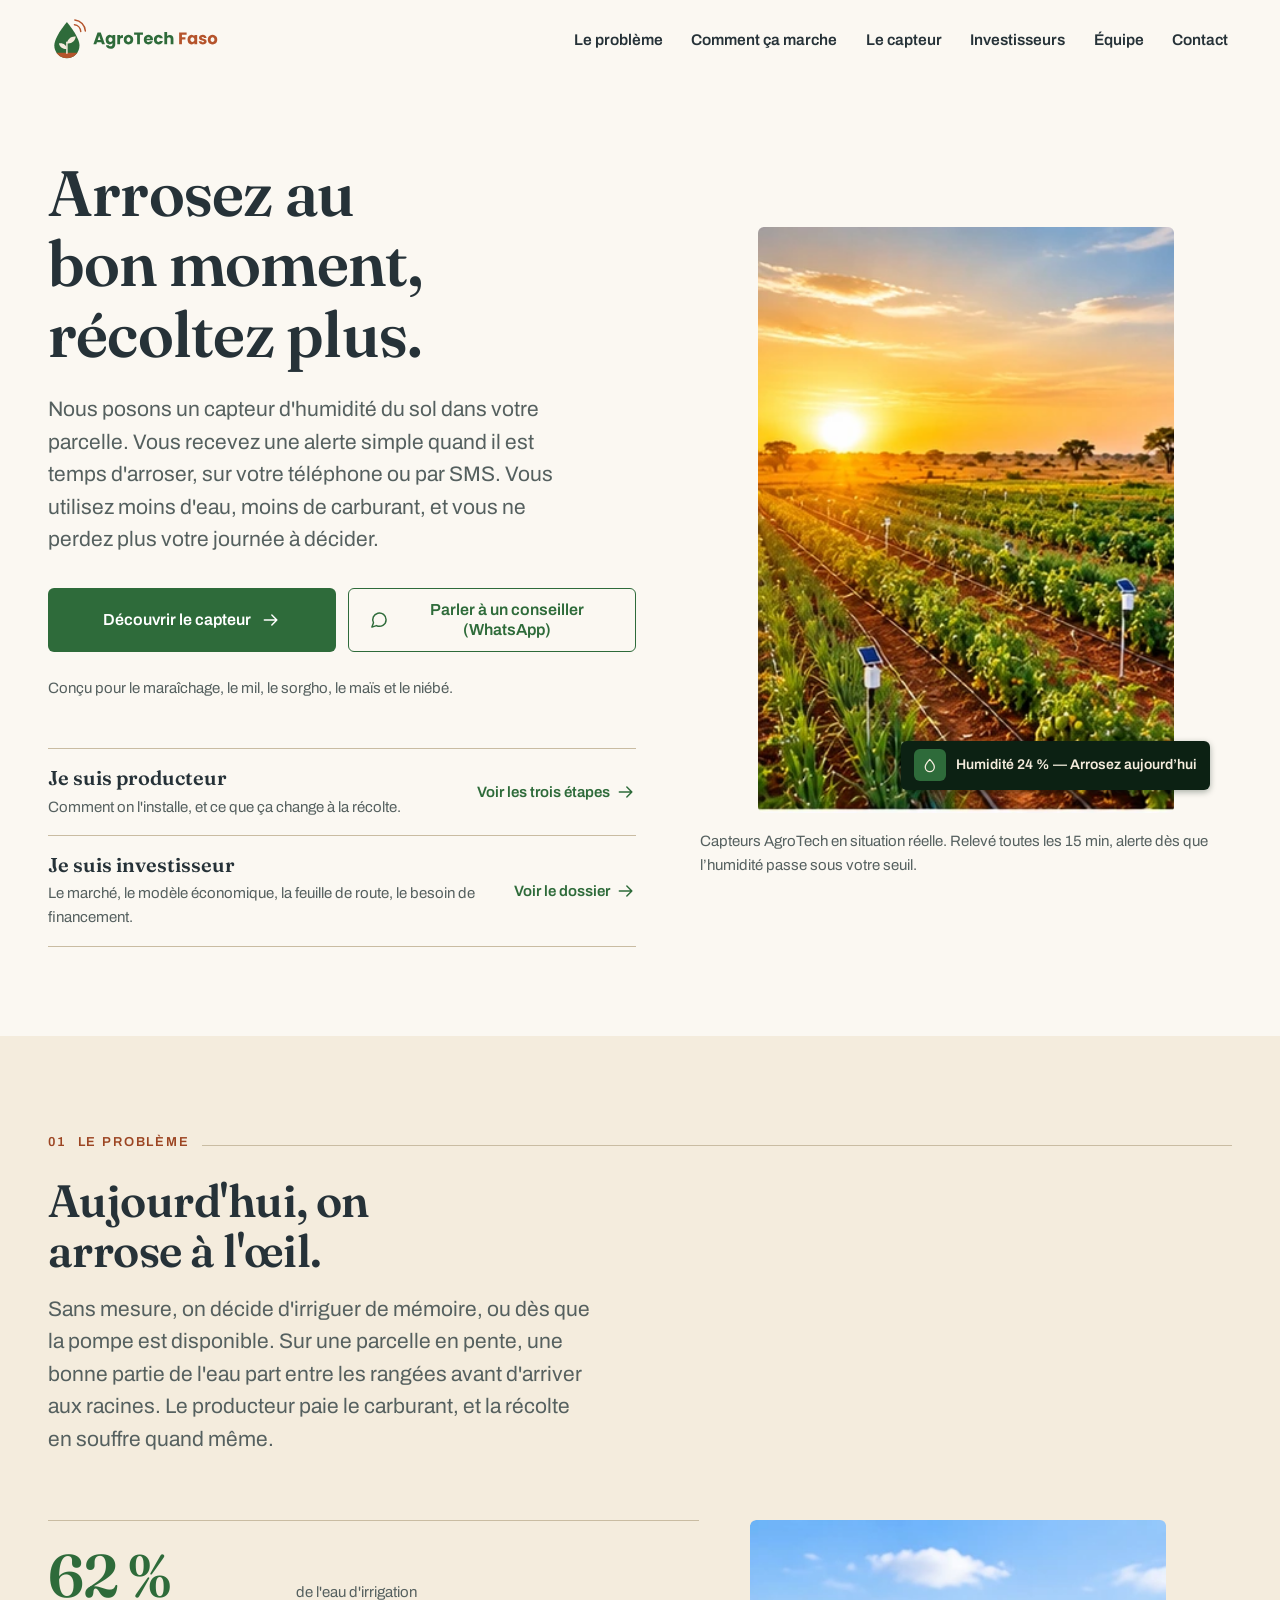
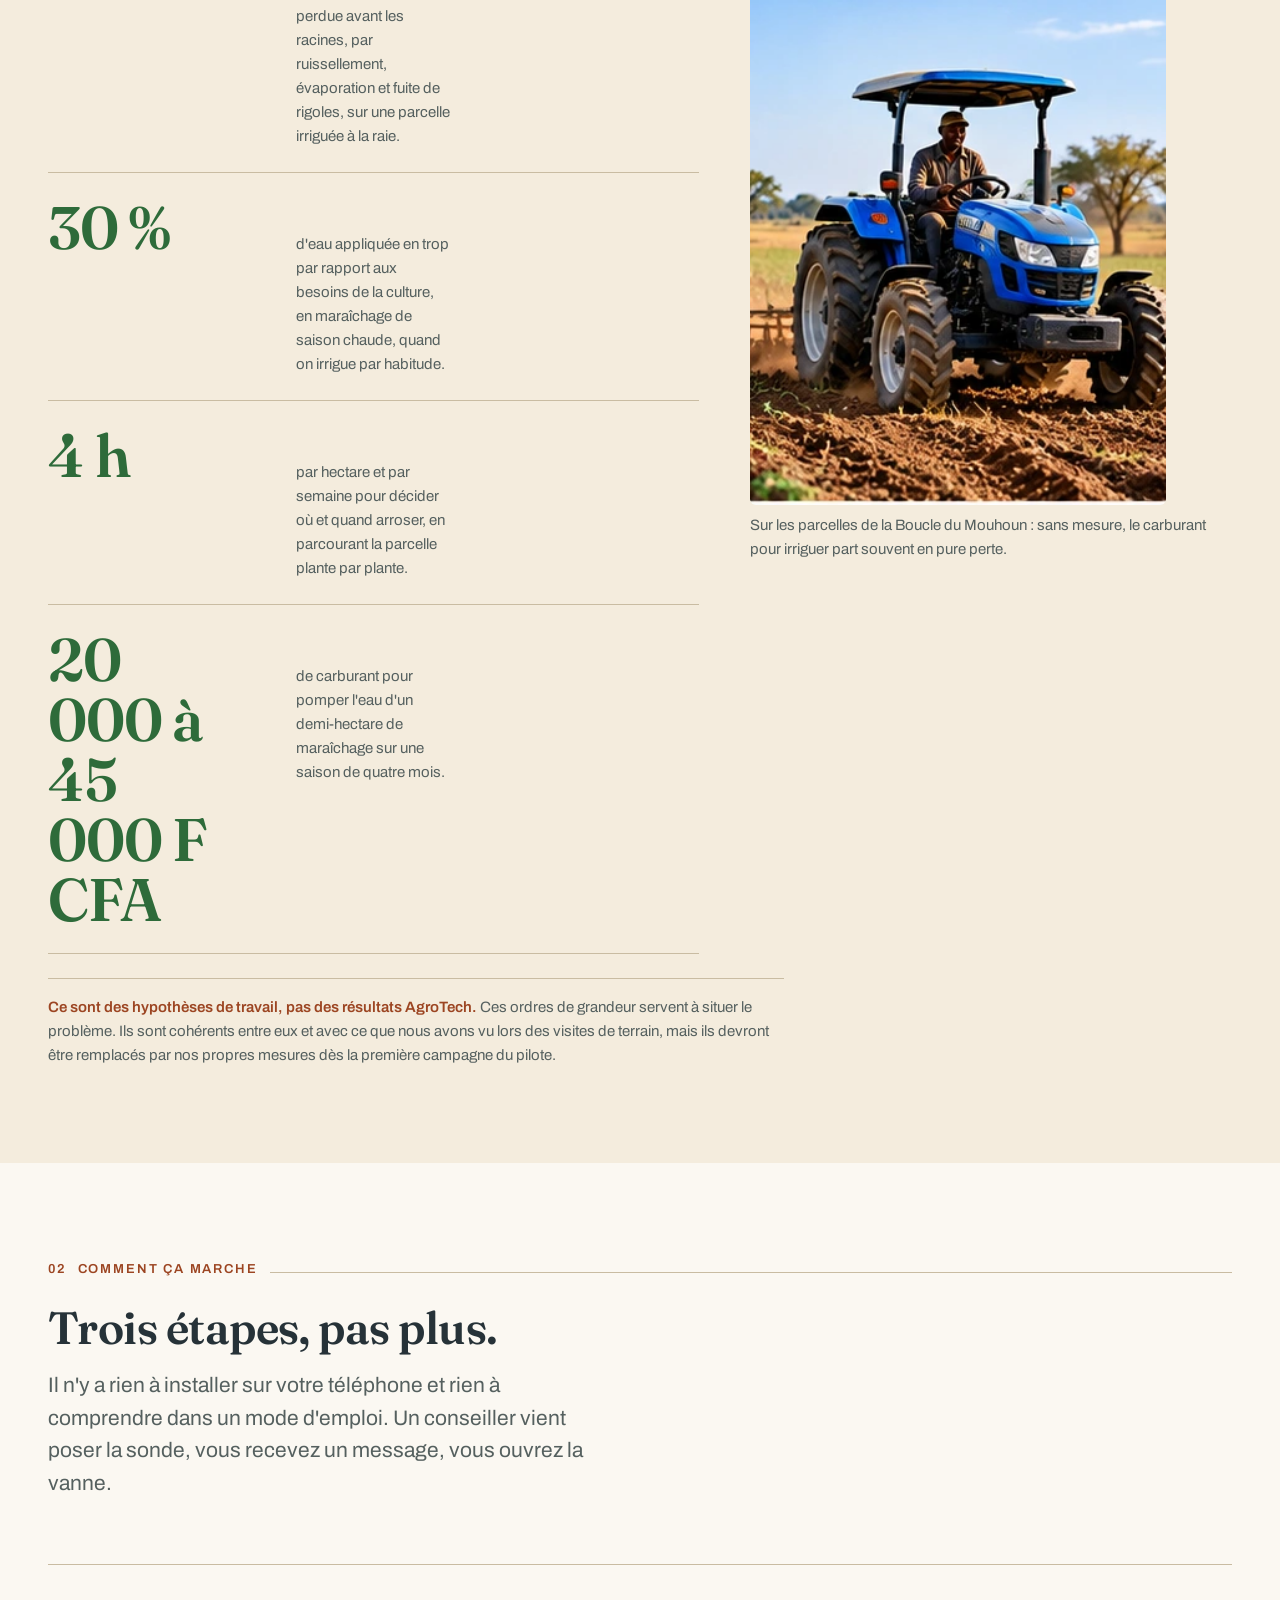
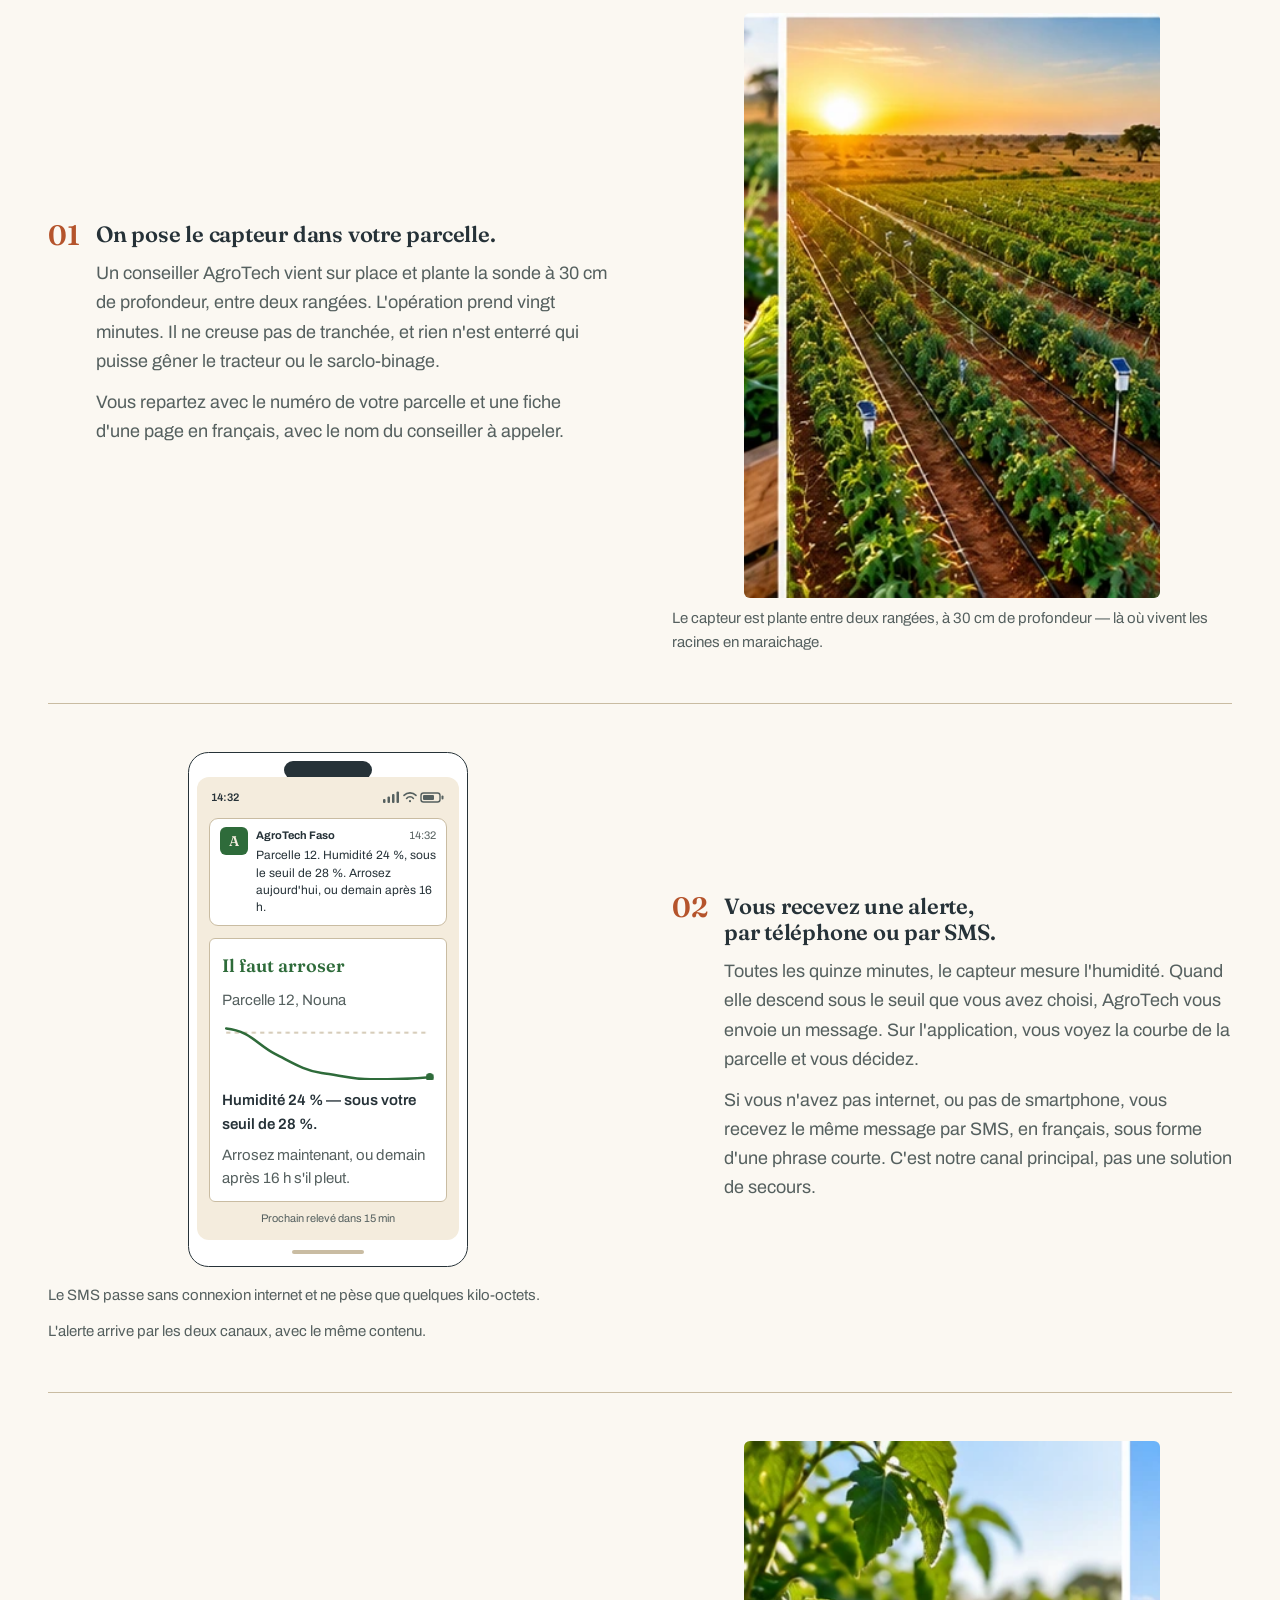
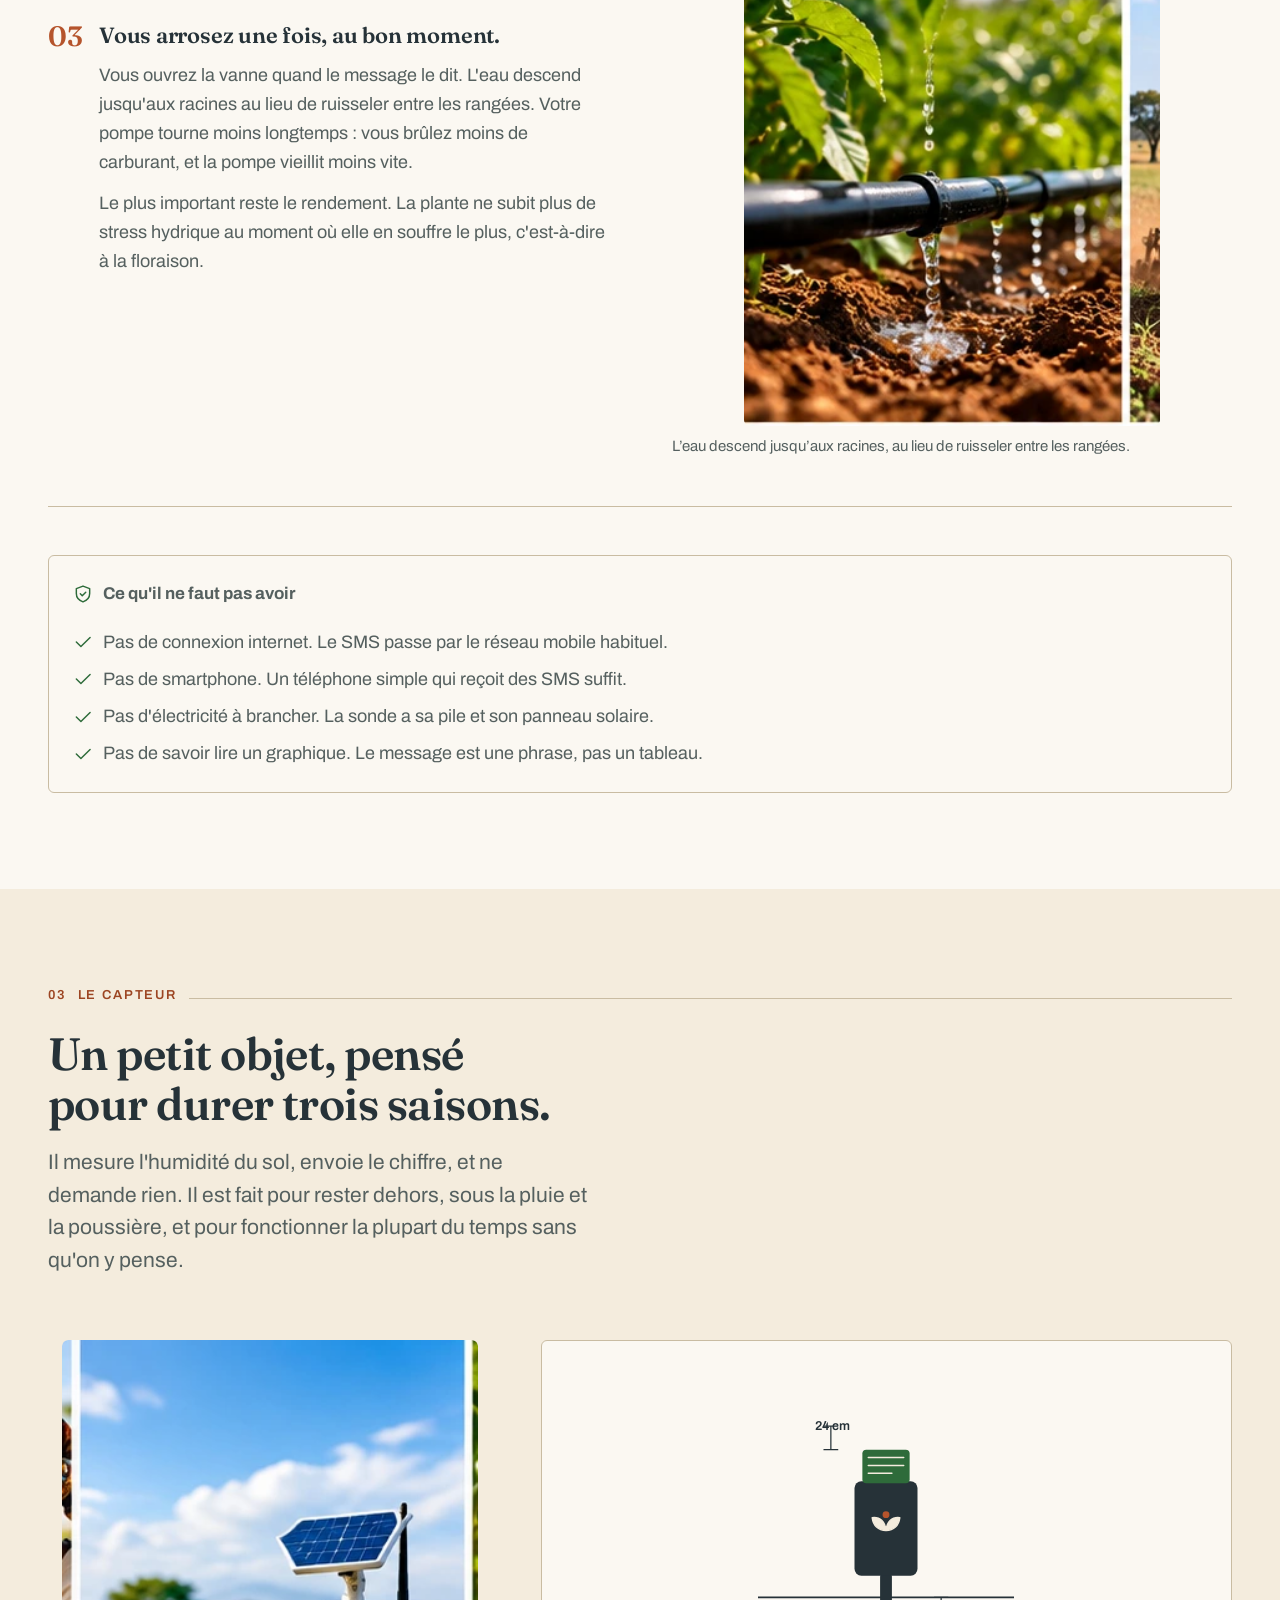
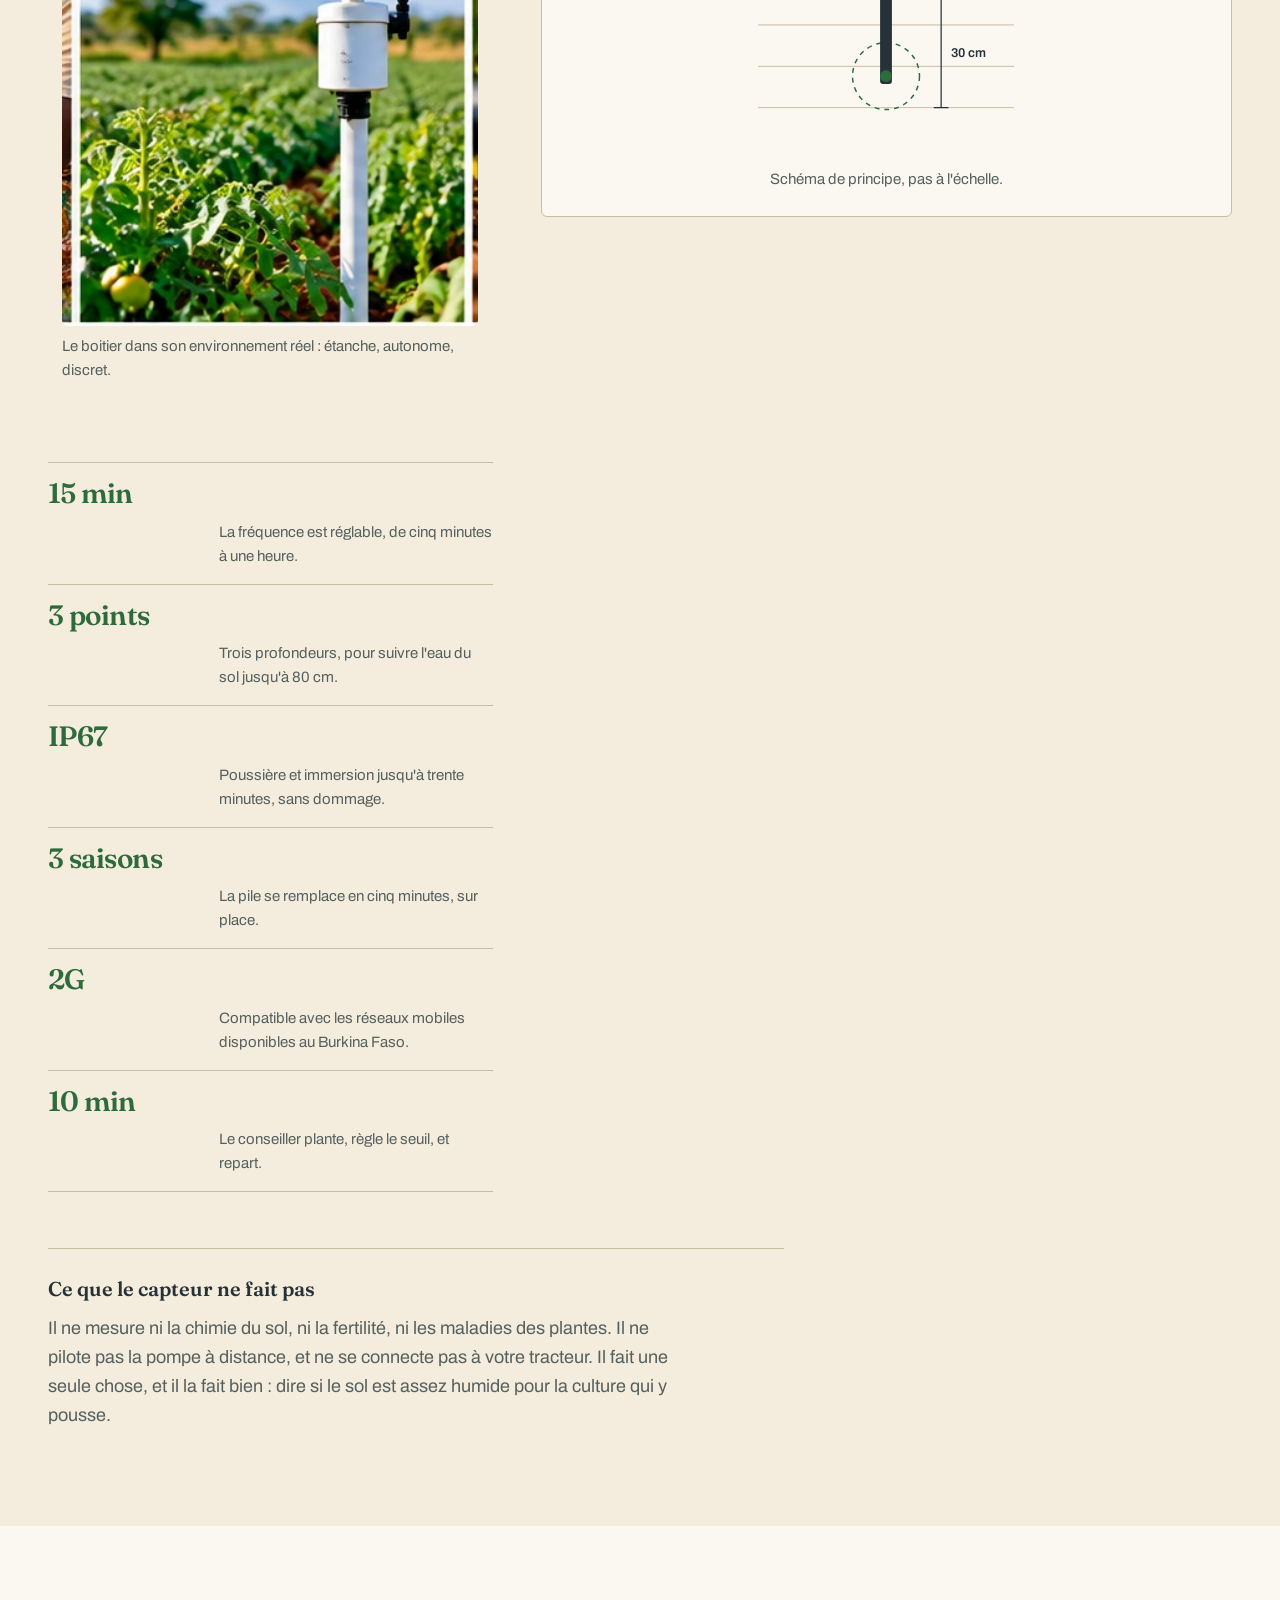
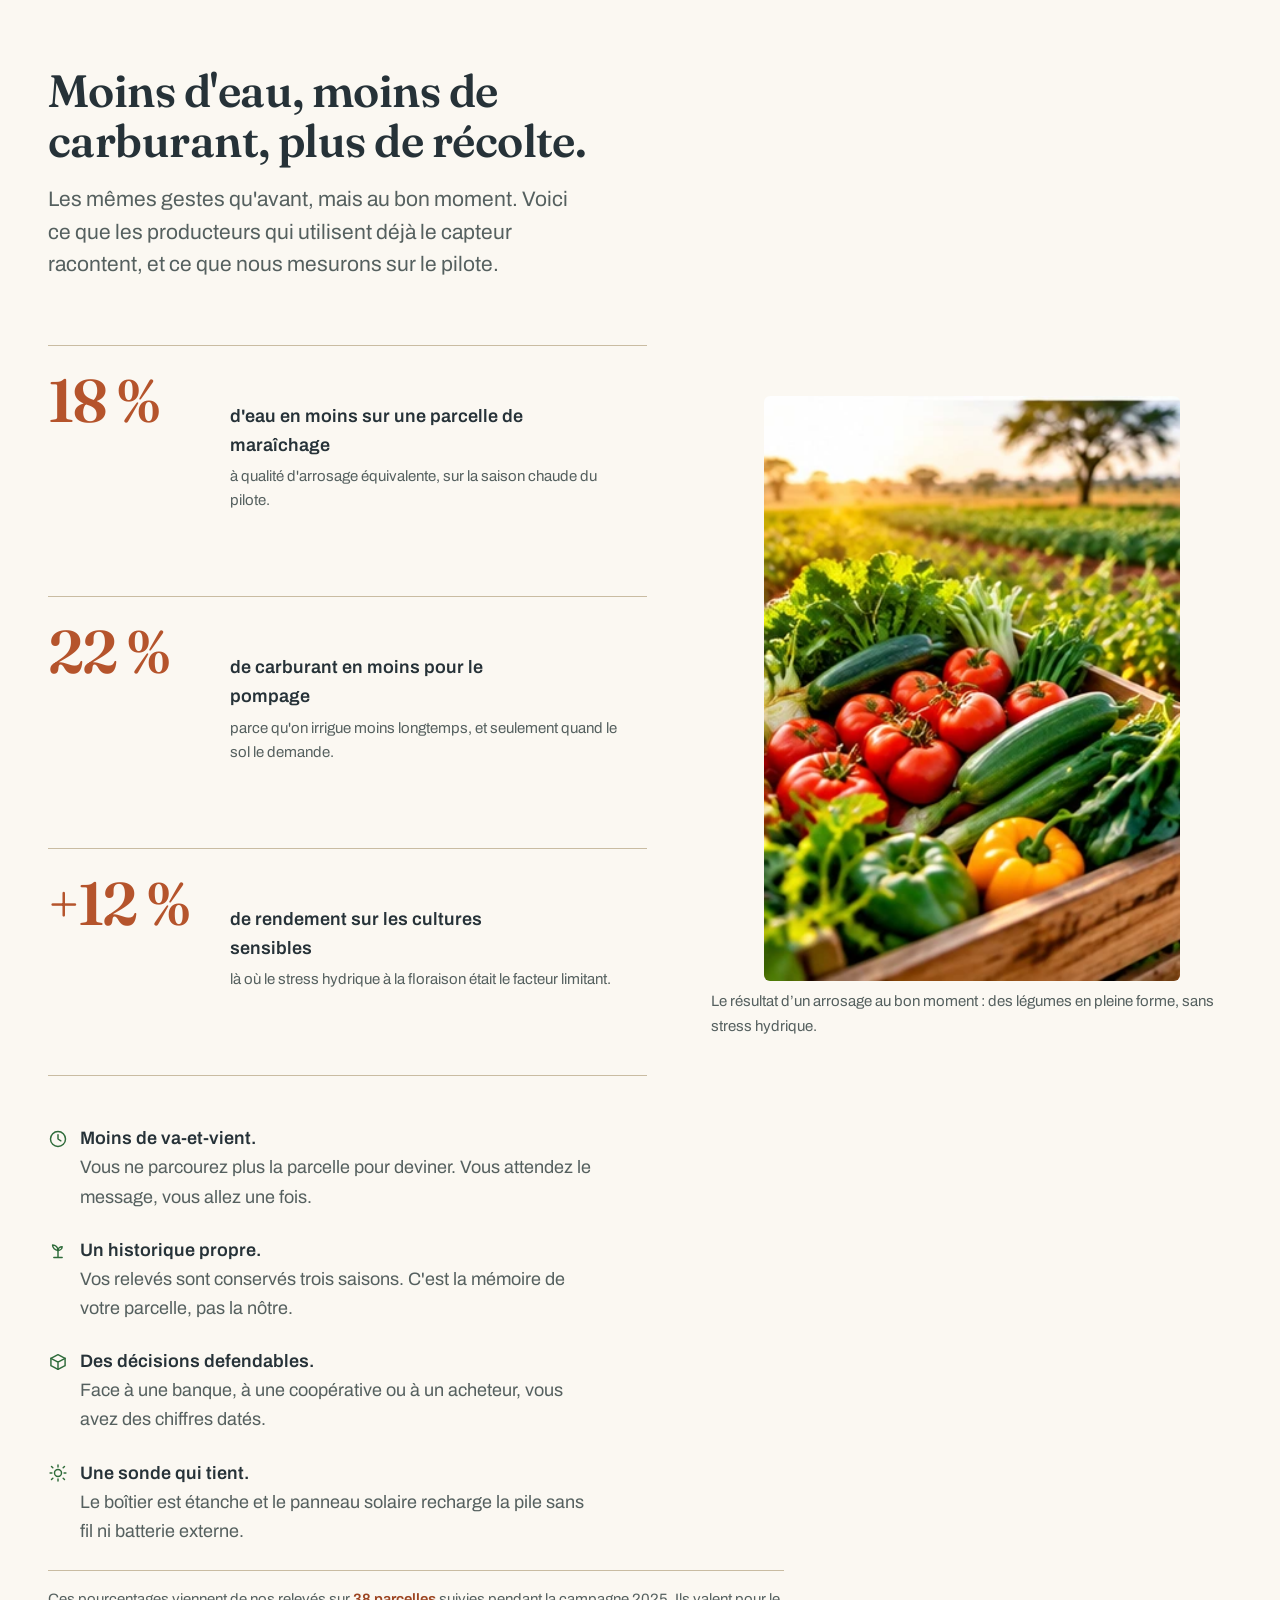
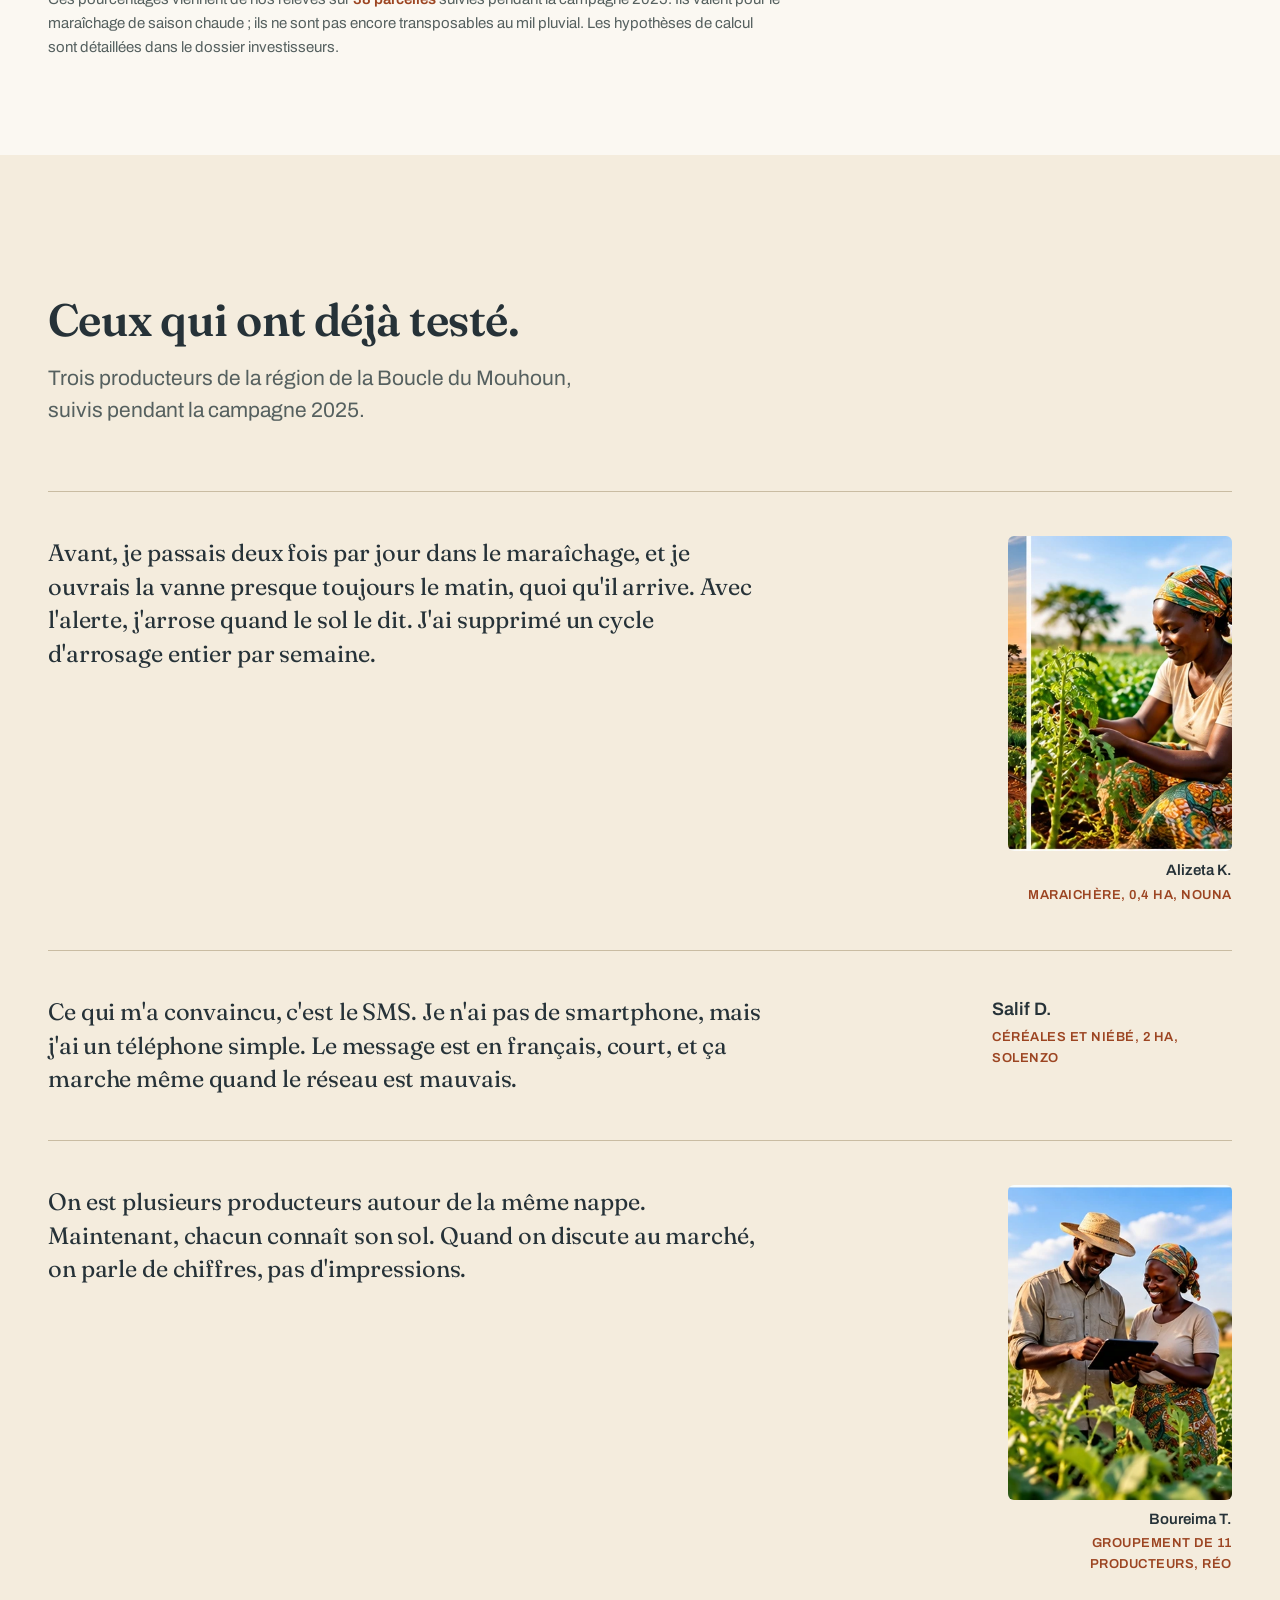
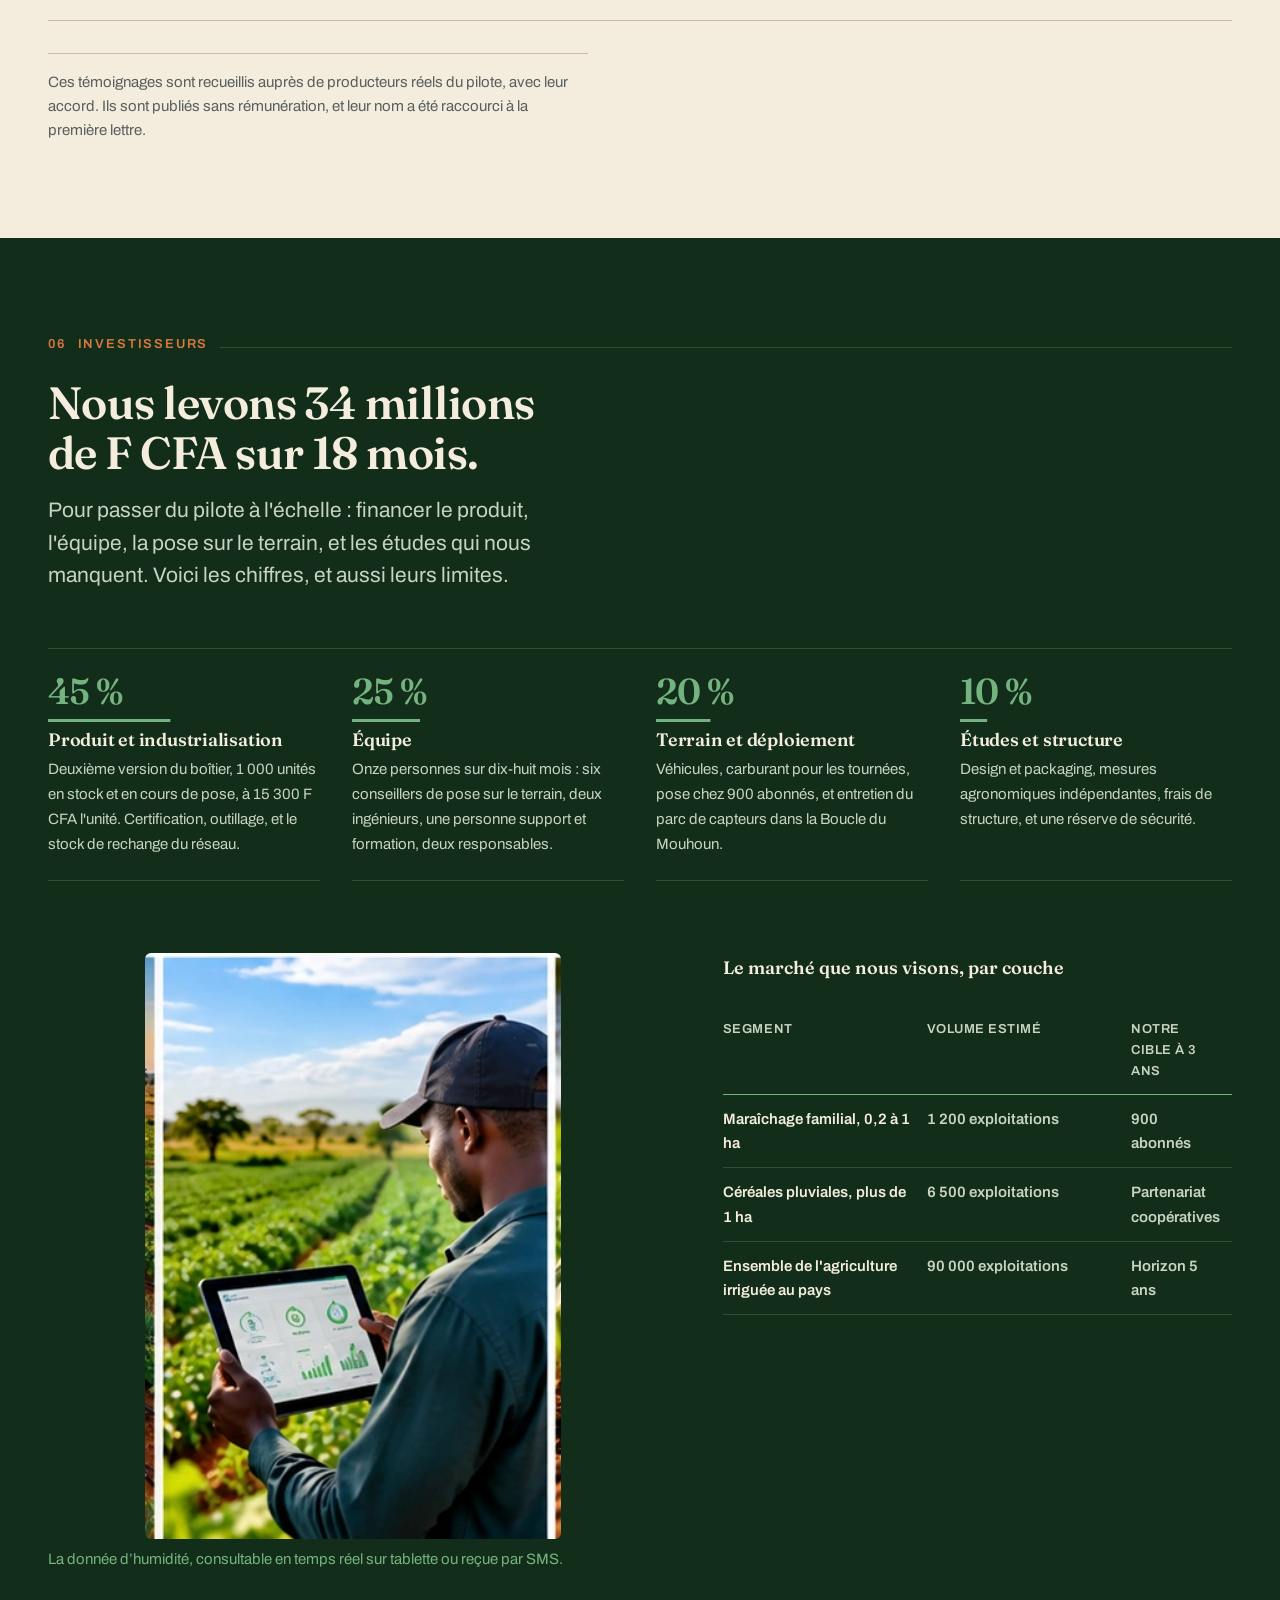
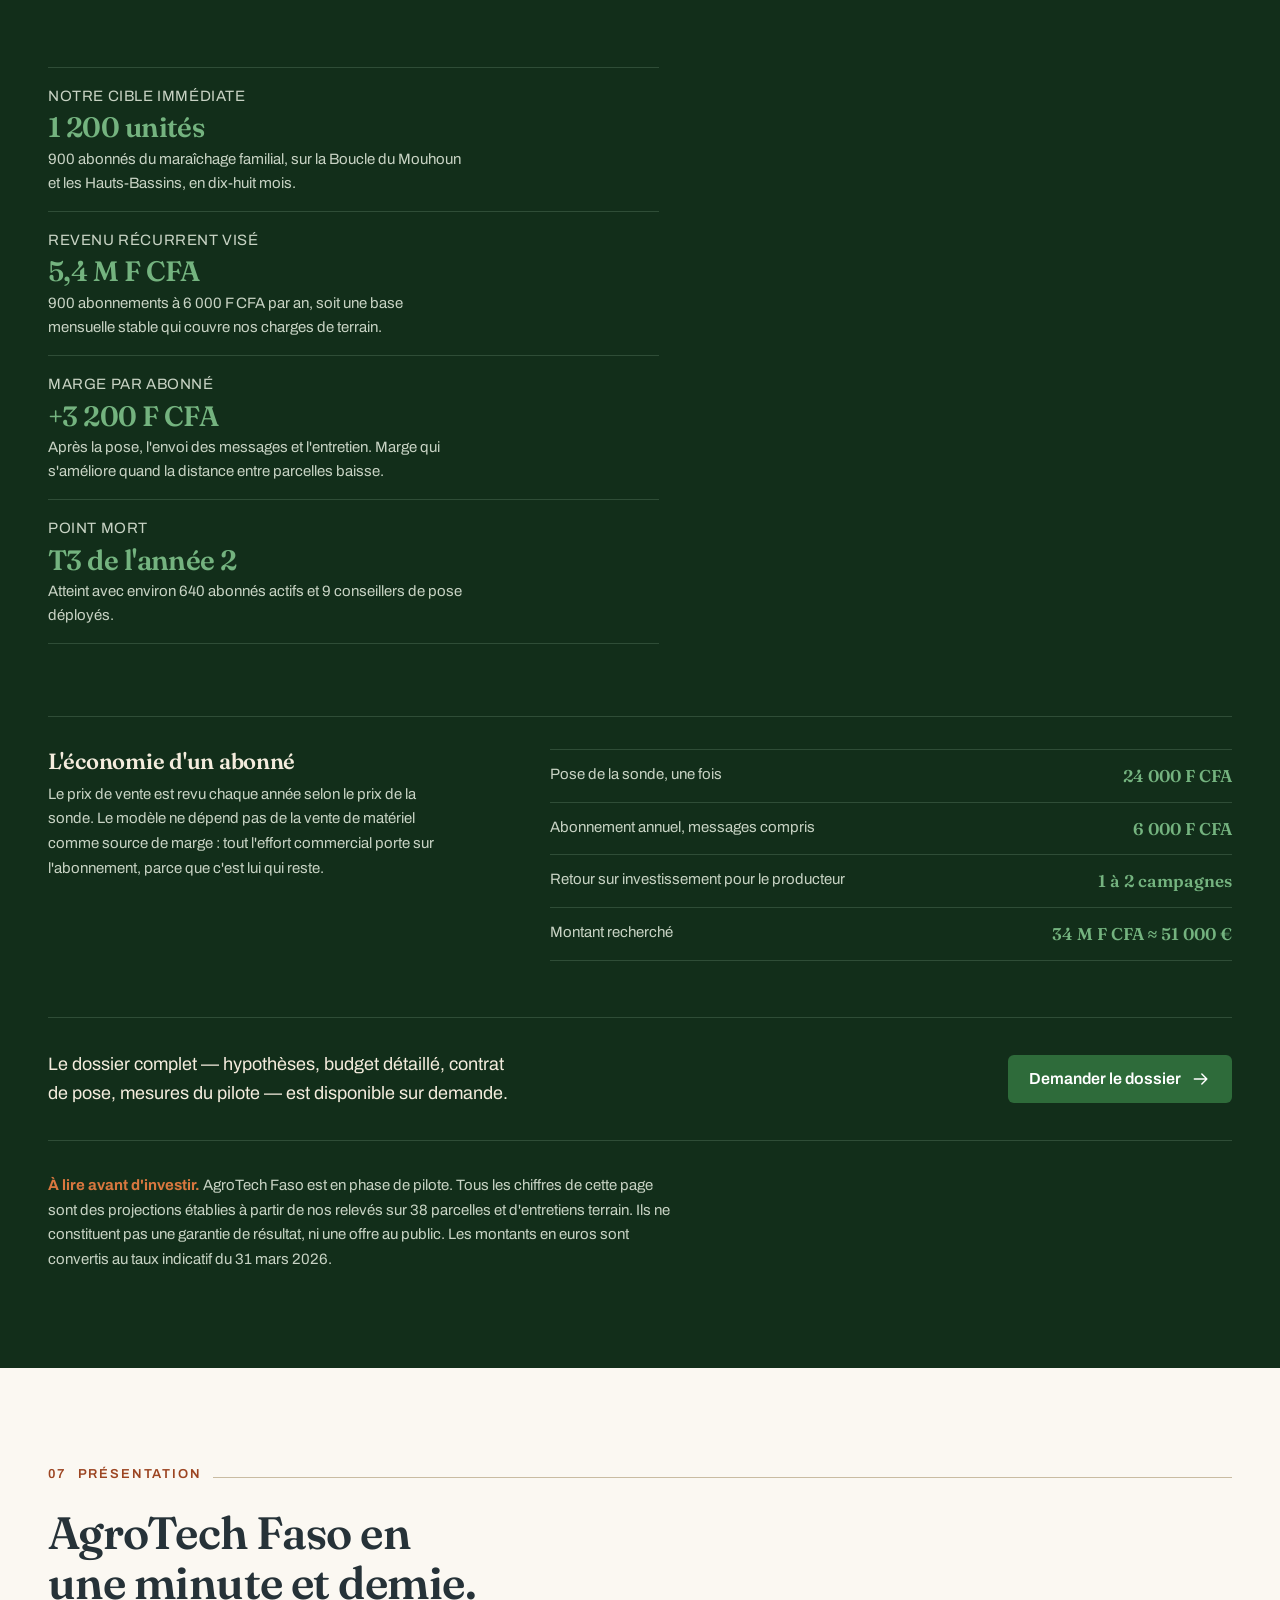
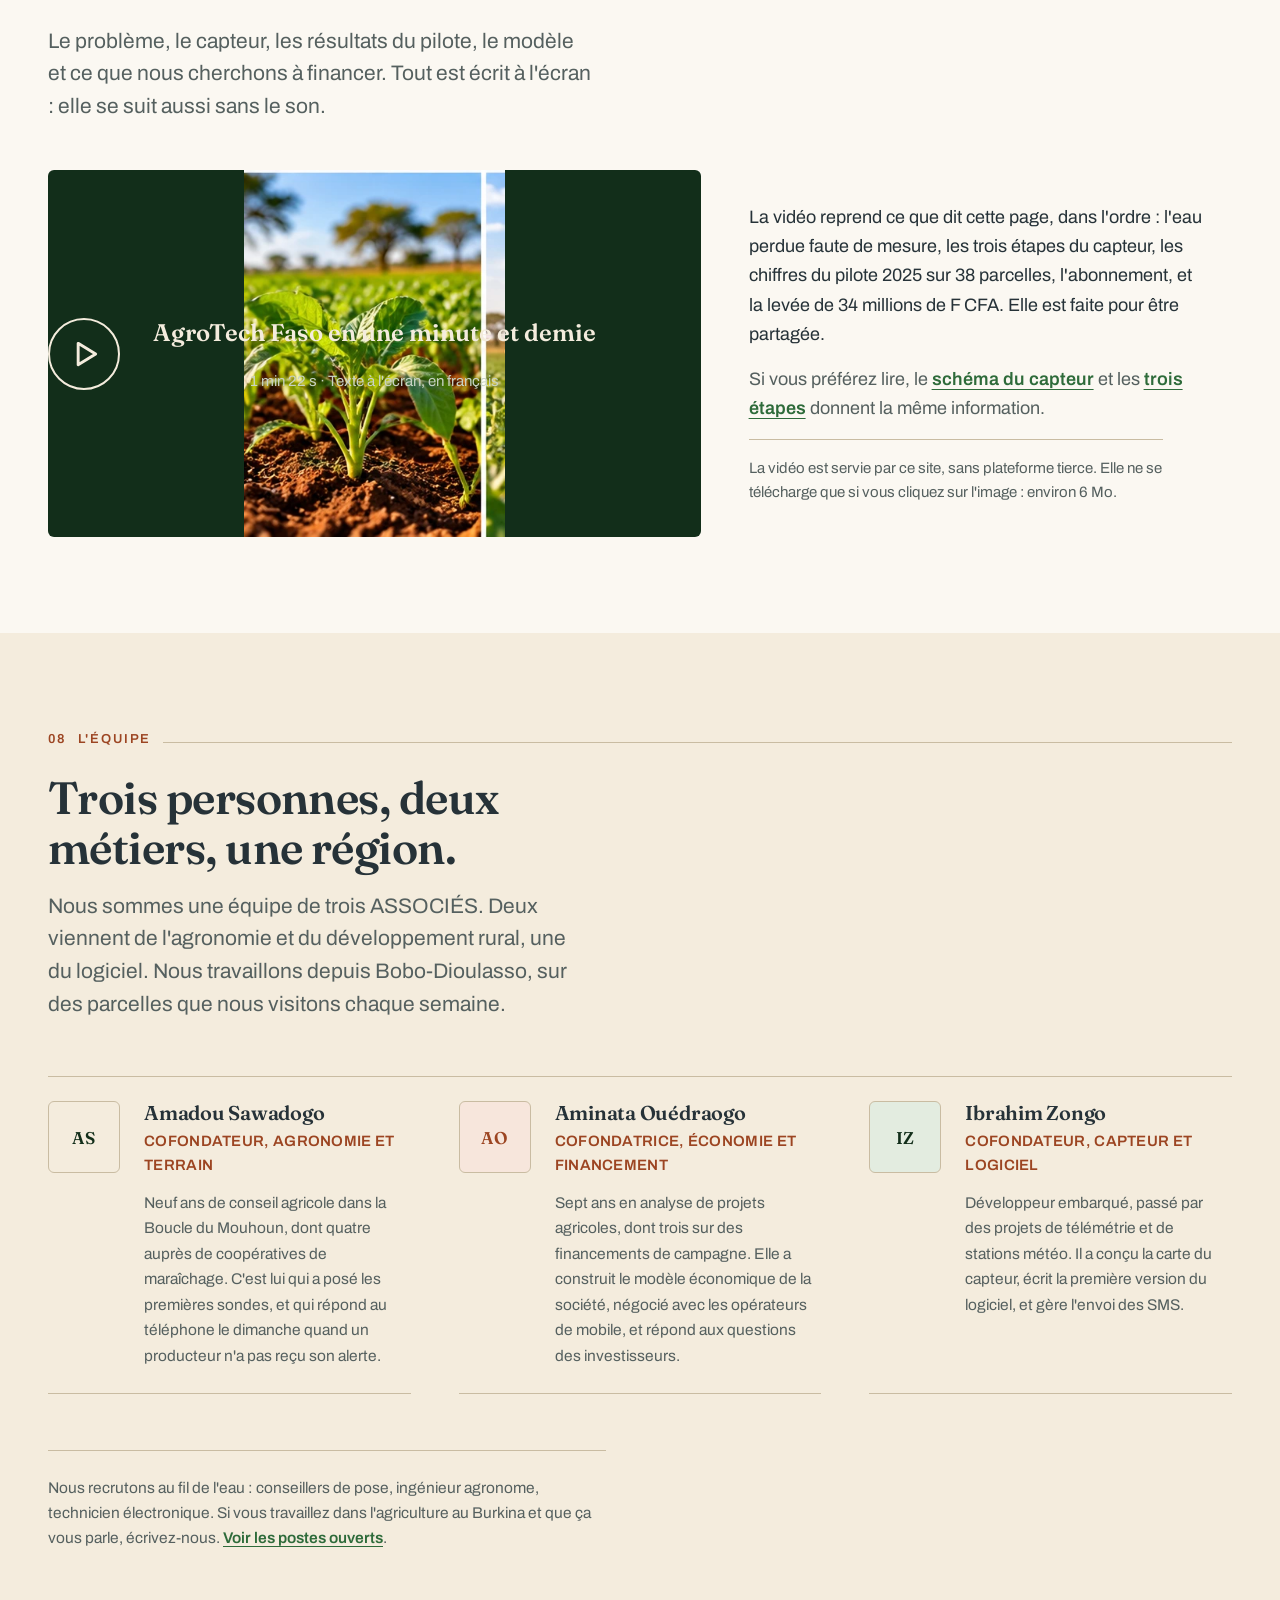
==== commit 1fe6f554: "Ajoute la vidéo de présentation investisseurs et l'adresse Vercel - assets/video : version site (16:" ====
--- a/index.html
+++ b/index.html
@@ -8,7 +8,7 @@
 <meta name="author" content="AgroTech Faso">
 <meta name="theme-color" content="#fbf8f2">
 <meta name="color-scheme" content="light">
-<link rel="canonical" href="https://agrotech-faso.bf/">
+<link rel="canonical" href="https://agrotechfaso.vercel.app/">
 <link rel="icon" href="favicon.svg" type="image/svg+xml">
 <link rel="apple-touch-icon" href="assets/img/logo-mark.svg">
 <link rel="stylesheet" href="assets/css/main.css">
@@ -27,7 +27,8 @@
 
      adresse        Avenue de la Nation, Bobo-Dioulasso
      reseaux        facebook.com/agrotechfaso, instagram.com/agrotechfaso
-     video          data-video="" sur #video-cadre, identifiant YouTube
+     video          assets/video/agrotech-faso-presentation.mp4, source dans
+                    video-source/ (ou data-video : identifiant YouTube)
      equipe         noms, fonctions et portraits des trois personnes
      chiffres       prix, ROI, levee de fonds, volumes, repartition des fonds
 
@@ -36,22 +37,22 @@
      toute diffusion : ce sont des engagements financiers, pas de la decoration.
      ======================================================================== -->
 
-<!-- Partage social. L'adresse et l'image sont a remplacer par celles du site
-     reellement mis en ligne. -->
+<!-- Partage social. Site en ligne sur agrotechfaso.vercel.app : a changer si
+     un nom de domaine propre est achete. -->
 <meta property="og:type" content="website">
 <meta property="og:locale" content="fr_FR">
 <meta property="og:site_name" content="AgroTech Faso">
 <meta property="og:title" content="AgroTech Faso — Arrosez au bon moment, récoltez plus">
 <meta property="og:description" content="Capteurs d'humidité du sol pour les petits producteurs du Burkina Faso. Une alerte simple quand il faut arroser, par téléphone ou par SMS, même sans internet.">
-<meta property="og:url" content="https://agrotech-faso.bf/">
-<meta property="og:image" content="https://agrotech-faso.bf/assets/img/apercu-partage.png">
+<meta property="og:url" content="https://agrotechfaso.vercel.app/">
+<meta property="og:image" content="https://agrotechfaso.vercel.app/assets/img/apercu-partage.png">
 <meta property="og:image:width" content="1200">
 <meta property="og:image:height" content="630">
 <meta property="og:image:alt" content="Parcelle cultivée vue du ciel, avec un capteur AgroTech Faso planté au centre, sur fond crème.">
 <meta name="twitter:card" content="summary_large_image">
 <meta name="twitter:title" content="AgroTech Faso — Arrosez au bon moment, récoltez plus">
 <meta name="twitter:description" content="Capteurs d'humidité du sol pour les petits producteurs du Burkina Faso. Une alerte simple quand il faut arroser, par téléphone ou par SMS.">
-<meta name="twitter:image" content="https://agrotech-faso.bf/assets/img/apercu-partage.png">
+<meta name="twitter:image" content="https://agrotechfaso.vercel.app/assets/img/apercu-partage.png">
 
 <!-- Donnees structurees. A completer avec l'adresse reelle, le telephone et
      les liens sociaux reels avant la mise en ligne. -->
@@ -60,12 +61,12 @@
   "@context": "https://schema.org",
   "@type": "Organization",
   "name": "AgroTech Faso",
-  "url": "https://agrotech-faso.bf/",
+  "url": "https://agrotechfaso.vercel.app/",
   "logo": {
     "@type": "ImageObject",
-    "url": "https://agrotech-faso.bf/assets/img/logo.svg"
+    "url": "https://agrotechfaso.vercel.app/assets/img/logo.svg"
   },
-  "image": "https://agrotech-faso.bf/assets/img/apercu-partage.png",
+  "image": "https://agrotechfaso.vercel.app/assets/img/apercu-partage.png",
   "description": "AgroTech Faso installe des capteurs d'humidité du sol dans les parcelles agricoles du Burkina Faso et alerte les producteurs par téléphone ou par SMS lorsqu'il faut irriguer.",
   "foundingDate": "2026",
   "foundingLocation": {
@@ -1102,19 +1103,23 @@
 <section class="section" id="video" aria-labelledby="titre-video">
   <div class="conteneur">
     <p class="surtitre revele"><span>07</span> Présentation</p>
-    <h2 class="section__titre" id="titre-video">Deux minutes sur une parcelle.</h2>
+    <h2 class="section__titre" id="titre-video">AgroTech Faso en une minute et demie.</h2>
     <p class="section__chapeau revele">
-      Nous allons dans une parcelle de Nouna, nous plantons le capteur devant la
-      caméra, et nous attendons la première alerte. Rien n'est filmé en studio.
+      Le problème, le capteur, les résultats du pilote, le modèle et ce que nous
+      cherchons à financer. Tout est écrit à l'écran : elle se suit aussi sans
+      le son.
     </p>
 
     <div class="video">
-      <!-- PLACEHOLDER video : renseignez data-video avec l'identifiant YouTube,
-           ex. data-video="aBcD1234". Tant qu'il reste vide, un clic affiche un
-           message de repli honnete au lieu d'un lecteur casse.
-           Façade statique : aucune requête vers YouTube avant le clic. -->
+      <!-- Video servie avec le site : data-fichier. Elle est produite a partir
+           de video-source/scenes.html, voir le README. Pour passer a YouTube,
+           videz data-fichier et renseignez data-video avec l'identifiant.
+           Façade statique : rien n'est téléchargé avant le clic. -->
       <button class="video__cadre" id="video-cadre" type="button"
-              data-video="" aria-label="Lire la vidéo de présentation d'AgroTech Faso, deux minutes">
+              data-fichier="assets/video/agrotech-faso-presentation.mp4"
+              data-affiche="assets/video/agrotech-faso-presentation.jpg"
+              data-video=""
+              aria-label="Lire la vidéo de présentation d'AgroTech Faso, une minute vingt-deux">
         <span class="video__motif" aria-hidden="true">
           <!-- Affiche illustrative : parcelle en plein travail. Elle donne le
                lieu de la video, pas son sujet, qui est la pose du capteur
@@ -1139,24 +1144,25 @@
           <svg class="icone icone--grand" aria-hidden="true"><use href="#i-lecteur"/></svg>
         </span>
         <span class="video__affiche">
-          <span class="video__titre">AgroTech Faso en deux minutes</span>
-          <span class="video__duree">2 min 14 s · Sous-titres en français</span>
+          <span class="video__titre">AgroTech Faso en une minute et demie</span>
+          <span class="video__duree">1 min 22 s · Texte à l'écran, en français</span>
         </span>
       </button>
 
       <div class="video__texte">
         <p>
-          La vidéo montre une pose réelle, du début à la fin : le choix du point
-          de mesure, l'enfoncement de la sonde, la photo de la parcelle, et
-          l'alerte reçue le lendemain matin.
+          La vidéo reprend ce que dit cette page, dans l'ordre : l'eau perdue
+          faute de mesure, les trois étapes du capteur, les chiffres du pilote
+          2025 sur 38 parcelles, l'abonnement, et la levée de 34 millions de
+          F CFA. Elle est faite pour être partagée.
         </p>
         <p>
           Si vous préférez lire, le <a href="#capteur">schéma du capteur</a> et
           les <a href="#etapes">trois étapes</a> donnent la même information.
         </p>
         <p class="video__note">
-          La vidéo est hébergée sur une plateforme tierce. Rien n'est chargé ni
-          envoyé à cette plateforme tant que vous n'avez pas cliqué sur l'image.
+          La vidéo est servie par ce site, sans plateforme tierce. Elle ne se
+          télécharge que si vous cliquez sur l'image : environ 6 Mo.
         </p>
       </div>
     </div>
--- a/assets/css/main.css
+++ b/assets/css/main.css
@@ -1265,6 +1265,25 @@
   border: 0;
 }
 
+/* Lecteur, une fois la facade remplacee : meme cadre 16/9, meme fond. */
+.video__lecteur {
+  position: relative;
+  aspect-ratio: 16 / 9;
+  width: 100%;
+  overflow: hidden;
+  background: var(--vert-nuit);
+  border-radius: var(--rayon);
+}
+
+.video__lecteur iframe,
+.video__lecteur video {
+  position: absolute;
+  inset: 0;
+  width: 100%;
+  height: 100%;
+  border: 0;
+}
+
 .video__note {
   padding: var(--e4) 0 0;
   font-size: var(--fz-petit);
